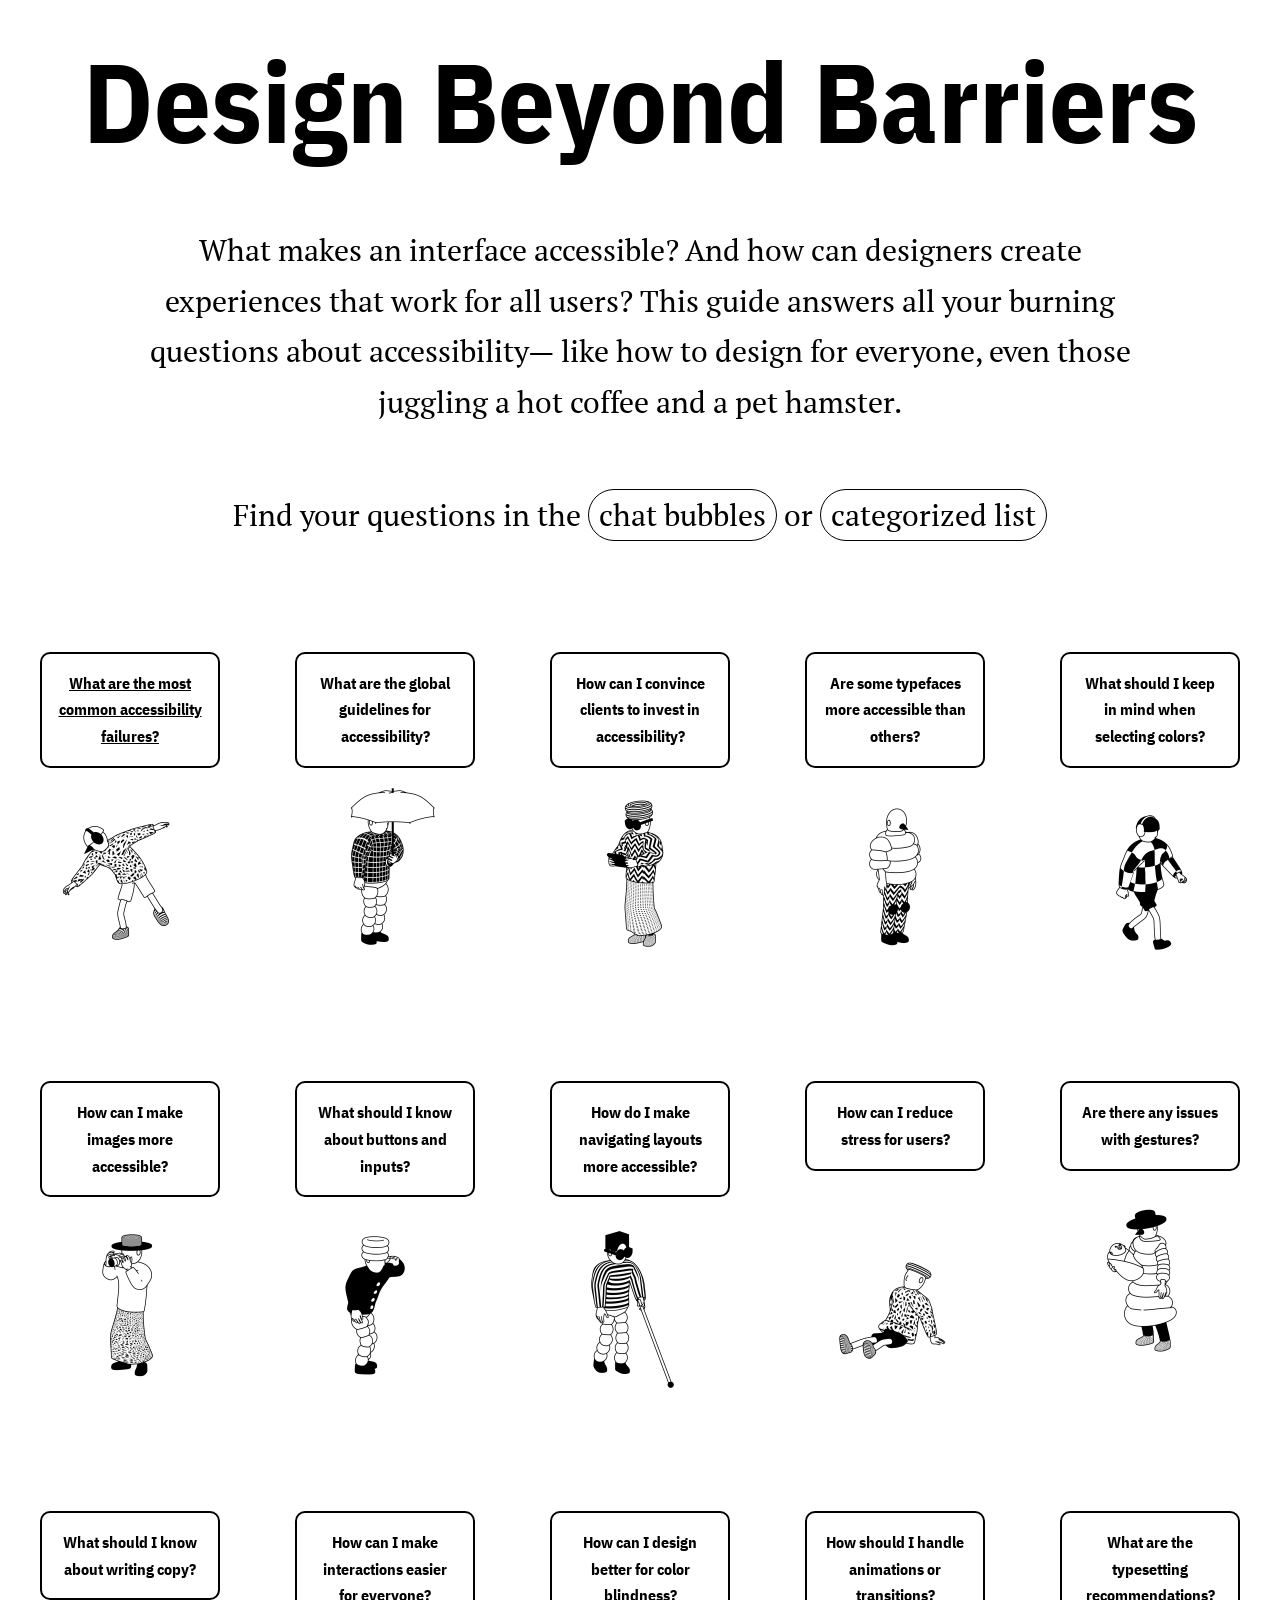
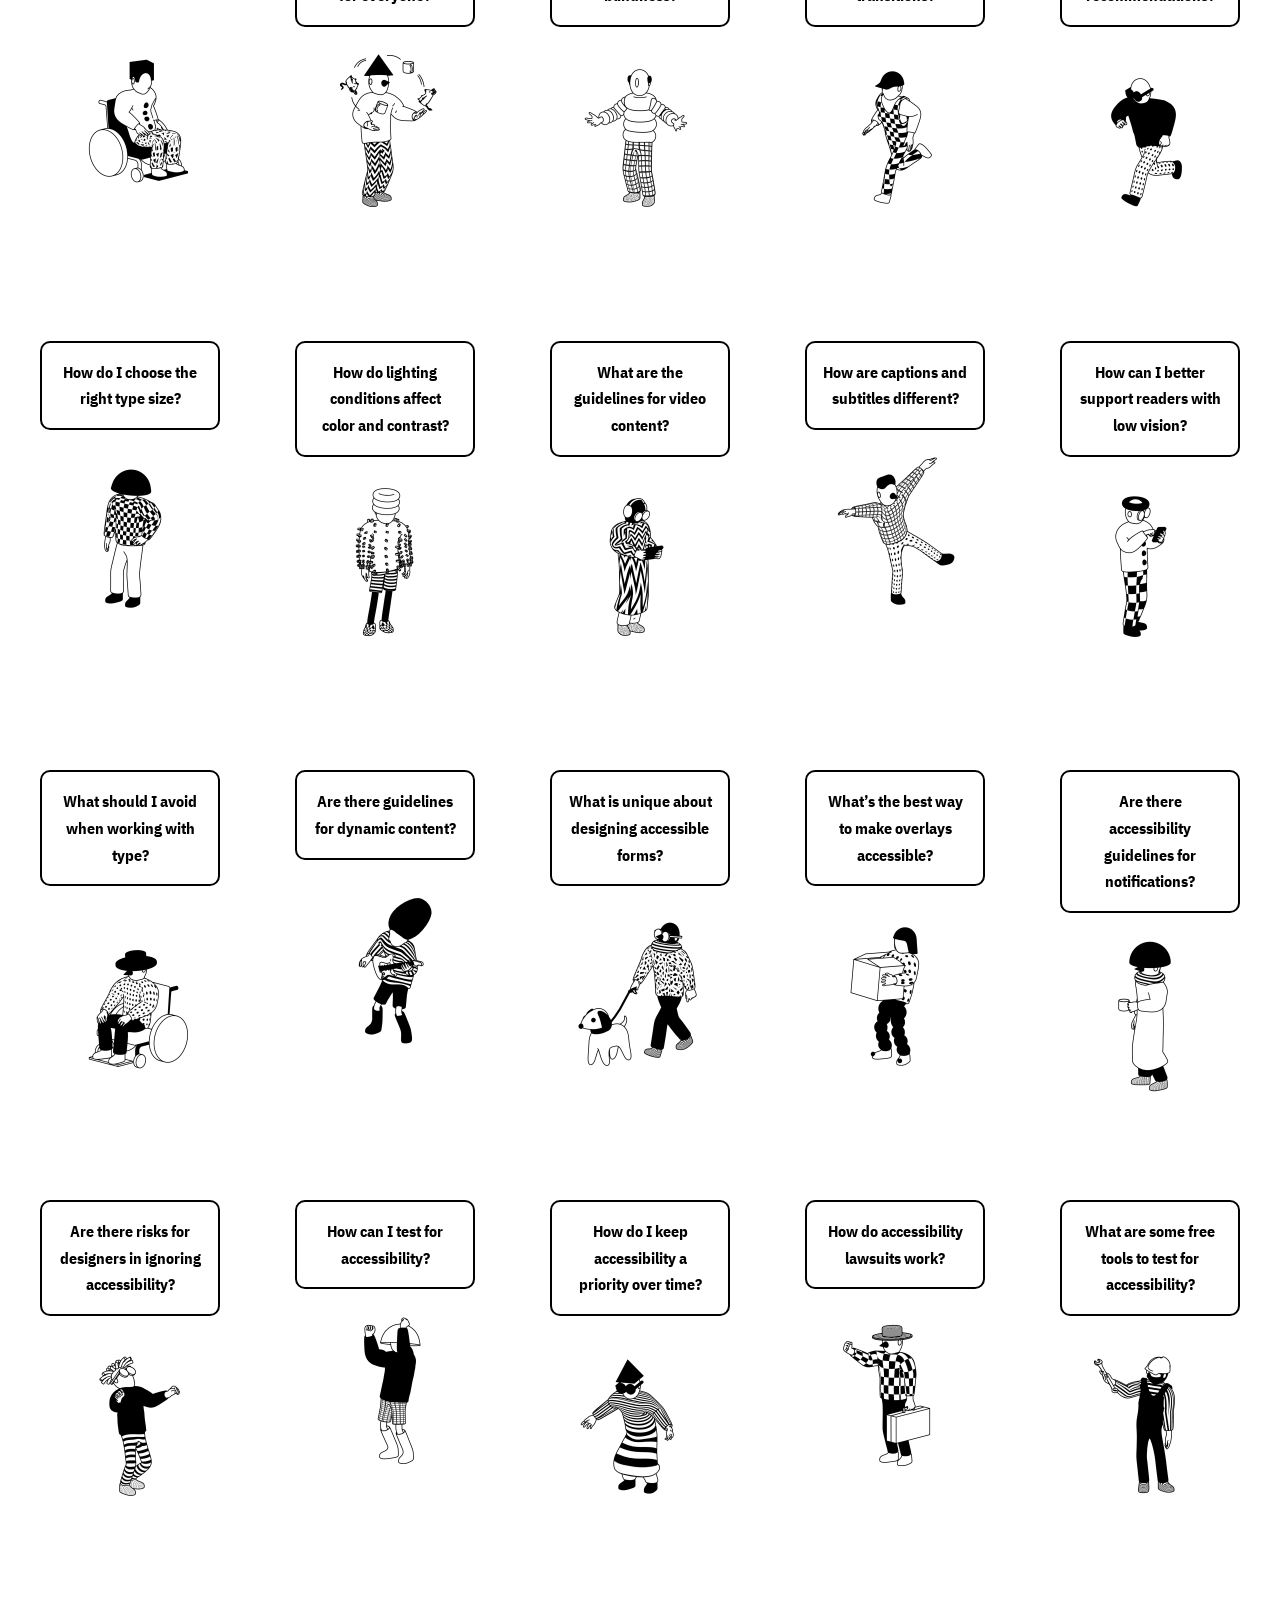
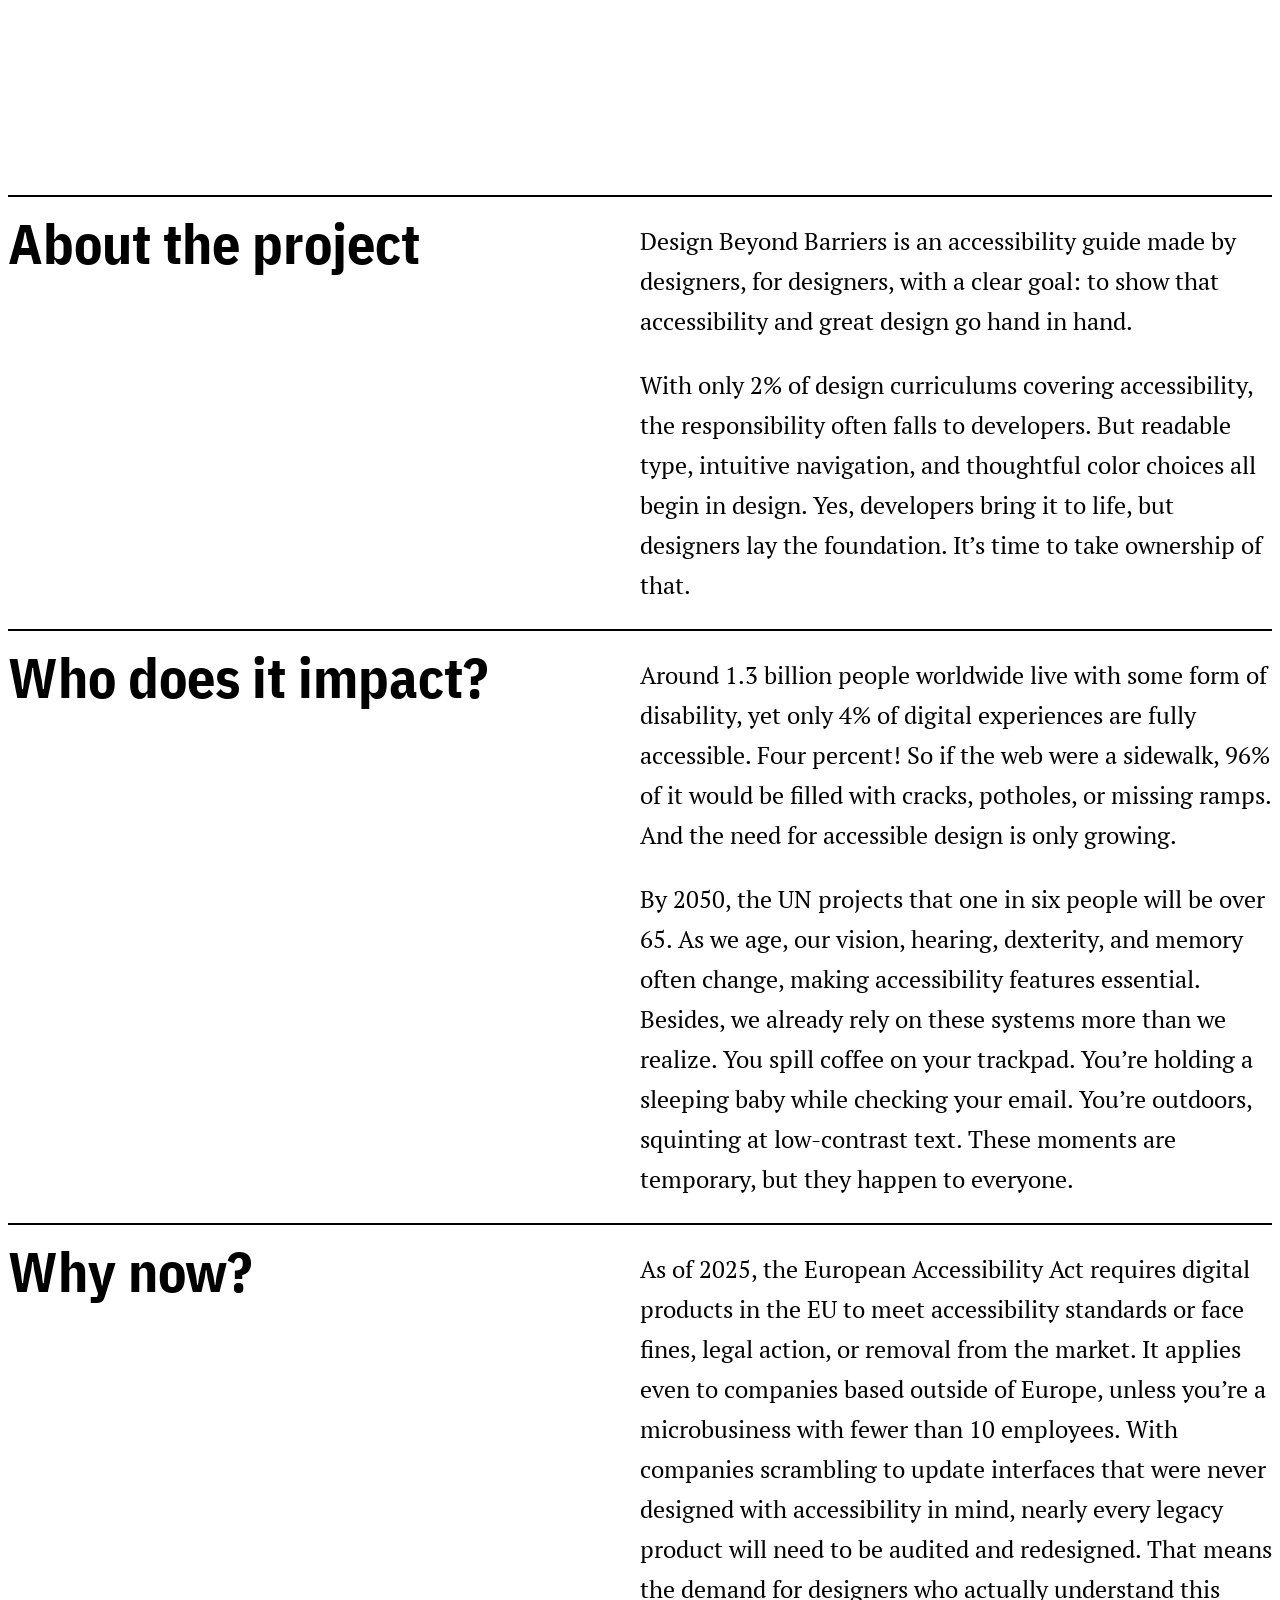
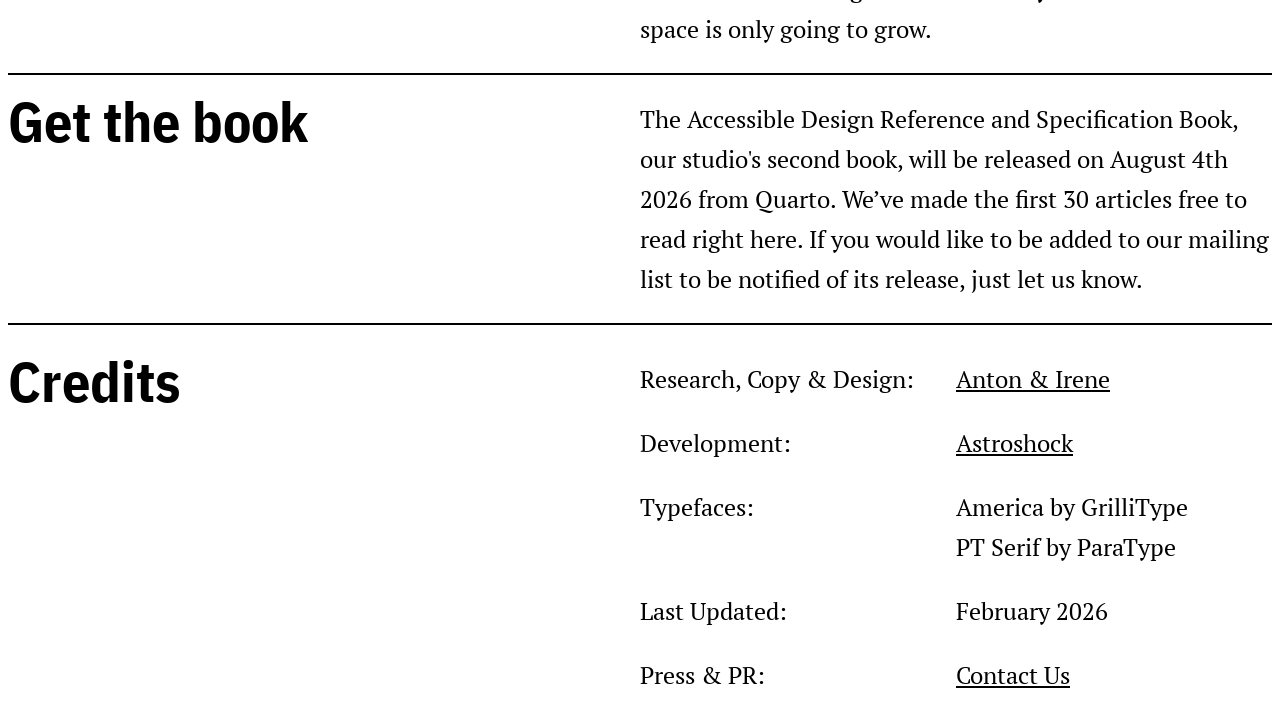
==== index.html @ 5080a02c "update index.html" ====
<!DOCTYPE html>
<html lang="en">
<head>
    <meta charset="UTF-8">
    <meta name="viewport" content="width=device-width, initial-scale=1.0">
    <title>Home | Design Beyond Barriers</title>
    <link rel="preconnect" href="https://fonts.googleapis.com">
<link rel="preconnect" href="https://fonts.gstatic.com" crossorigin>
<link href="https://fonts.googleapis.com/css2?family=IBM+Plex+Sans+Condensed:ital,wght@0,100;0,200;0,300;0,400;0,500;0,600;0,700;1,100;1,200;1,300;1,400;1,500;1,600;1,700&family=Lobster&family=PT+Serif:ital,wght@0,400;0,700;1,400;1,700&display=swap" rel="stylesheet">
    <link rel="stylesheet" href="css/main.css">
</head>
<body>

    <!-- COVER SECTION -->
<section class="cover-container">  
<h1 class="cover-title">Design Beyond Barriers</h1>

<p class="cover-content" >What makes an interface accessible? 
    And how can designers create experiences 
    that work for all users? This guide answers 
    all your burning questions about accessibility—
    like how to design for everyone, even those 
    juggling a hot coffee and a pet hamster.
</p>
<p class="cover-content">Find your questions in the 
    <a href="#" class="button-style-primary">chat bubbles</a> or 
    <a href="#!" class="button-style-secondary">categorized list</a>
</p>
</section>

<!-- ARTICLE SECTION -->

<section class="article-contents">

<div class="article-1">
<a href="https://designbeyondbarriers.com/?articleSlug=what-are-the-most-common-accessibility-failures">
<p>What are the most common accessibility failures?</p>
<img src="../components/img/img-1.png" alt="illuatration of a person with headphones dancing">
</a>
</div>

<div class="article-2">
<p>What are the global guidelines for accessibility?</p>
<img src="../components/img/img-2.png" alt="illustration of a person holding an umbrella">
</div>

<div class="article-3">
<p>How can I convince clients to invest in accessibility?</p>
<img src="../components/img/img-3.png" alt=" illustration a of person with glasses looking at their tablet">
</div>

<div class="article-4">
<p>Are some typefaces more accessible than others?</p>
<img src="../components/img/img-4.png" alt="illustration a of person standing and looking down">
</div>

<div class="article-5">
<p>What should I keep in mind when selecting colors?</p>
<img src="../components/img/img-5.png" alt="Illustration of a person with headphones walking.">
</div>

<div class="article-6">
<p>How can I make images more accessible?</p>
<img src="../components/img/img-6.png" alt="Illustration of a person with a hat looking through the viewfinder of a camera.">
</div>

<div class="article-7">
<p>What should I know about buttons and inputs?</p>
<img src="../components/img/img-7.png" alt="Illustration of a person holding their hand to their eyebrow to block the sun from their eyes.">
</div>

<div class="article-8">
<p>How do I make navigating layouts more accessible?</p>
<img src="../components/img/img-8.png" alt="Illustration of a person with sunglasses on walking with a white cane.">
</div>
 
<div class="article-9">
<p>How can I reduce stress for users?</p>
<img src="../components/img/img-9.png" alt="Illustration of a person sitting on the ground, leaning back, and appearing tired.">
</div>

<div class="article-10">
<p>Are there any issues with gestures?</p>
<img src="../components/img/img-10.png" alt="Illustration of  a person standing while holding a baby.">
</div>

<div article-11>
<p>What should I know about writing copy?</p>
<img src="../components/img/img-11.png" alt="Illustration of a person sitting in a wheelchair.">
</div>

<div class="article-12">
<p>How can I make interactions easier for everyone?</p>
<img src="../components/img/img-12.png" alt="Illustration of a person juggling two hamsters and two coffee cups.">
</div>

<div class="article-13">
<p>How can I design better for color blindness?</p>
<img src="../components/img/img-13.png" alt="Illustration of a person with their hands out in confusion.">
</div>

<div class="article-14">
<p>How should I handle animations or transitions?</p>
<img src="../components/img/img-14.png" alt="Illustration of a person with a baseball cap and overalls running.">
</div>

<div class="article-15">
<p>What are the typesetting recommendations?</p>
<img src="../components/img/img-15.png" alt="Illustration of a person with glasses running.">
</div>

<div class="article-16">
<p>How do I choose the right type size?</p>
<img src="../components/img/img-16.png" alt="Illustration of a person standing with their hand on their hip.">
</div>

<div class="article-17">
<p>How do lighting conditions affect color and contrast?</p>
<img src="../components/img/img-17.png" alt="Illustration of a person in shorts looking down.">
</div>

<div class="article-18">
<p>What are the guidelines for video content?</p>
<img src="../components/img/img-18.png" alt="Illustration of a person with glasses and headphones looking down at their tablet.">
</div>

<div class="article-19">
<p>How are captions and subtitles different?</p>
<img src="../components/img/img-19.png" alt="Illustration of a person balancing on one leg.">
</div>

<div class="article-20">
<p>How can I better support readers with low vision?</p>
<img src="../components/img/img-20.png" alt="Illustration of a person with glasses standing while interacting with their phone.">
</div>

<div class="article-21">
<p>What should I avoid when working with type?</p>
<img src="../components/img/img-21.png" alt="Illustration of a person with a hat in a wheelchair.">
</div>

<div class="article-22">
<p>Are there guidelines for dynamic content?</p>
<img src="../components/img/img-22.png" alt="Illustration of a person playing the guitar.">
</div>

<div class="article-23">
<p>What is unique about designing accessible forms?</p>
<img src="../components/img/img-23.png" alt="Illustration of a person with glasses walking a dog.">
</div>

<div class="article-24">
<p>What’s the best way to make overlays accessible?</p>
<img src="../components/img/img-24.png" alt="Illustration of a person struggling to hold a large cardboard box.">
</div>

<div class="article-25">
<p>Are there accessibility guidelines for notifications?</p>
<img src="../components/img/img-25.png" alt="Illustration of a person standing and holding a coffee cup.">
</div>

<div class="article-26">
<p>Are there risks for designers in ignoring accessibility?</p>
<img src="../components/img/img-26.png" alt="Illustration of a person with glasses looking up, with their arms raised while dancing.">
</div>

<div class="article-27">
<p>How can I test for accessibility?</p>
<img src="../components/img/img-27.png" alt="Illustration of a person in shorts and boots dancing.">
</div>

<div class="article-28" >
<p>How do I keep accessibility a priority over time?</p>
<img src="../components/img/img-28.png" alt="Illustration of a person striking a playful pose.">
</div>

<div class="article-29">
<p>How do accessibility lawsuits work?</p>
<img src="../components/img/img-29.png" alt="Illustration of a lawyer holding a briefcase and raising a fist in determination.">
</div>

<div class="article-30">
<p>What are some free tools to test for accessibility?</p>
<img src="../components/img/img-30.png" alt="Illustration of a person with a hard hat holding up a wrench.">
</div>
</section>


<!-- FOOTER SECTION-->

<section class="footer">
    <div class="footer-item">
        <h2>About the project</h2>
    <div>
        <p>Design Beyond Barriers is an accessibility guide made by designers, for designers, with a clear goal: to show that accessibility and great design go hand in hand. </p>
        <p>With only 2% of design curriculums covering accessibility, the responsibility often falls to developers. But readable type, intuitive navigation, and thoughtful color choices all begin in design. Yes, developers bring it to life, but designers lay the foundation. It’s time to take ownership of that.</p>
    </div>
    </div>

    <div class="footer-item">
        <h2>Who does it impact?</h2>
    <div>
        <p>Around 1.3 billion people worldwide live with some form of disability, yet only 4% of digital experiences are fully accessible. Four percent! So if the web were a sidewalk, 96% of it would be filled with cracks, potholes, or missing ramps. And the need for accessible design is only growing.</p>
        <p>By 2050, the UN projects that one in six people will be over 65. As we age, our vision, hearing, dexterity, and memory often change, making accessibility features essential. Besides, we already rely on these systems more than we realize. You spill coffee on your trackpad. You’re holding a sleeping baby while checking your email. You’re outdoors, squinting at low-contrast text. These moments are temporary, but they happen to everyone.</p>
    </div>
    </div>

    <div class="footer-item">
        <h2>Why now?</h2>
    <div>
        <p>As of 2025, the European Accessibility Act requires digital products in the EU to meet accessibility standards or face fines, legal action, or removal from the market. It applies even to companies based outside of Europe, unless you’re a microbusiness with fewer than 10 employees. With companies scrambling to update interfaces that were never designed with accessibility in mind, nearly every legacy product will need to be audited and redesigned. That means the demand for designers who actually understand this space is only going to grow.</p>
    </div>
    </div>

    <div class="footer-item">
        <h2>Get the book</h2>
    <div>
        <p>The Accessible Design Reference and Specification Book, our studio's second book, will be released on August 4th 2026 from Quarto. We’ve made the first 30 articles free to read right here. If you would like to be added to our mailing list to be notified of its release, just let us know.</p>
    </div>
    </div>
</section>

<section class="footer-credit-item">
    <h2>Credits</h2>
    <div>
    <p class="item-1">Research, Copy & Design:</p>
    <p class="item-2">Development:</p>
    <p class="item-3">Typefaces:</p>
    <p class="item-4" >Last Updated:</p>
    <p class="item-5">Press & PR:</p>
    </div>
<div>
    <p class="item-6"><a href="https://antonandirene.com/">Anton & Irene</a></p>
    <p class="item-7"><a href="https://astroshock.com">Astroshock</a></p>
    <p class="item-8">America by GrilliType <br> PT Serif by ParaType</p>
    <p class="item-9">February 2026</p>
    <p class="item-10"><a href="mailto:hello@antonandirene.com">Contact Us</a></p>
</div>

</section>

</body>
</html>
---- css/main.css ----
:root {
--font-sans-serif: "IBM Plex Sans Condensed", sans-serif;
--font-serif: "PT Serif", serif;
--black: #000;
--gray-light: #ebebeb;
--white: #fff;
}

html {
  box-sizing: border-box;
}
*, *:before, *:after {
  box-sizing: inherit;
}

body {
  font-family: "PT serif", serif;
  color: var(--black);
  line-height: 1.667;
  
}

h1,h2,h3 {
  font-family: var(--font-sans-serif);
  margin: 0;
}

a {
  color: var(--black);
}

img {
  max-width: 100%;
  display: block;
  text-align: center;
}

/* TYPOGRAPHY */

 .typography-container {
  display: block;
  margin: 50px;
 }

 .typography-header {
  font-family: "IBM Plex Sans Condensed", sans-serif;
  color: black;
  font-weight: bold;
 }

.typography-body {
  font-family: "PT Serif", serif;
  color: black
}

.typefaces {
  display: block;
}

/* BUTTONS */

.button-style-primary {
  display: inline-block;
  cursor: pointer;
  padding-left: 10px;
  padding-right: 10px;
  text-decoration: none;
  border: 1px solid var(--black);
  border-radius: 2rem;
  background-color: var(--white);
  color: var(--black);
}

.button-style-primary:active {
  background-color: var(--black);
  color: var(--white);
}


.button-style-primary:hover {
  background-color: var(--black);
  color: var(--white);
}

.button-style-secondary {
  display: inline-block;
  cursor: pointer;
  padding-left: 10px;
  padding-right: 10px;
  border: 1px solid var(--black);
  border-radius: 2rem;
  text-decoration: none;
  background-color: var(--white);
  color: var(--black);
}

.button-style-secondary:hover {
  background-color: var(--black);
  color: var(--white);
}

/* COVER SECTION */

.component {
  margin: 50px;
}

.component img {
    max-width: 50%;
    overflow-x: auto;
}

.cover-container {
 display: grid;
grid-template-columns: 1fr;
text-align: center;
}

.cover-container p {
  font-size: 1.9em;
  max-width: 80%;
  margin-left: auto;
  margin-right: auto;
  
}

.cover-container h1 {
  font-size: 7em;
  margin: 0
}

.component_code--cover {
  text-align: center;
}

.component_code p {
  font-size: 1.25rem;
}

.code_heading--cover {
    font-size: 5.5em;
    margin: 0
}

/* ARTICLE SECTION */

.article-contents {
  display: grid;
  grid-template-columns: repeat(5, 1fr);
  grid-template-rows: repeat(6, 1fr);
  gap: 75px;
  padding-top: 4rem;
  padding-left: 2rem;
  padding-right: 2rem;
}

.article-contents p {
  font-family: "IBM Plex Sans Condensed", sans-serif;
  font-weight: bold;
  border: 2px solid black;
  border-radius: 10px;
  padding: 1rem;
  text-align: center;
}

.article-container {
  display: grid;
  grid-template-rows: 1fr;
  background-image: url("../components/img/background.png");
}

.article-title {
 max-width: 25%;
  cursor: pointer;
  font-family: "IBM Plex Sans Condensed", sans-serif;
  font-weight: bold;
  border: 2px solid black;
  background-color: white;
  border-radius: 8px;
  text-align: center;
  padding: 8px;
  overflow-wrap: break-word;
}

.article-title:hover {
  background-color: black;
  color: white;
}

.article-container a {
  text-decoration: none;
}

.article-img {
  cursor: pointer;
  max-width: 50%;
}

/* FOOTER SECTION */

.footer {
  padding-top: 16rem;
}
.footer-container
{ display: grid;
  grid-template-columns: 1fr 1fr;
  column-gap: 75px;
  background-image: url("../components/img/background.png");
}

.footer-item h2 {
  font-family: "IBM Plex Sans Condensed", sans-serif;
  font-size: 3.5em;
}

.footer-item {
  display: grid;
  grid-template-columns: 1fr 1fr;
 border-top: 2px solid black;
}

.footer-item p {
  font-size: 1.5em;
}

.footer-credit-item {
  display: grid;
  grid-template-columns: 2fr 1fr 1fr;
  border-top: 2px solid black;
  padding-top: 10px;
}

.footer-credit-item h2 {
  font-size: 3.5em;
}
.footer-credit-item p {
  font-size: 1.5em;
}

.item-4{
  position: relative;
  top: 40px;
}

.item-5 {
  position: relative;
  top: 40px;
}

.footer-credits-container {
  display: grid;
  grid-template-columns: repeat(3,1fr);
  border-top: 1px solid black;
  background-image: url("../components/img/background.png");
}
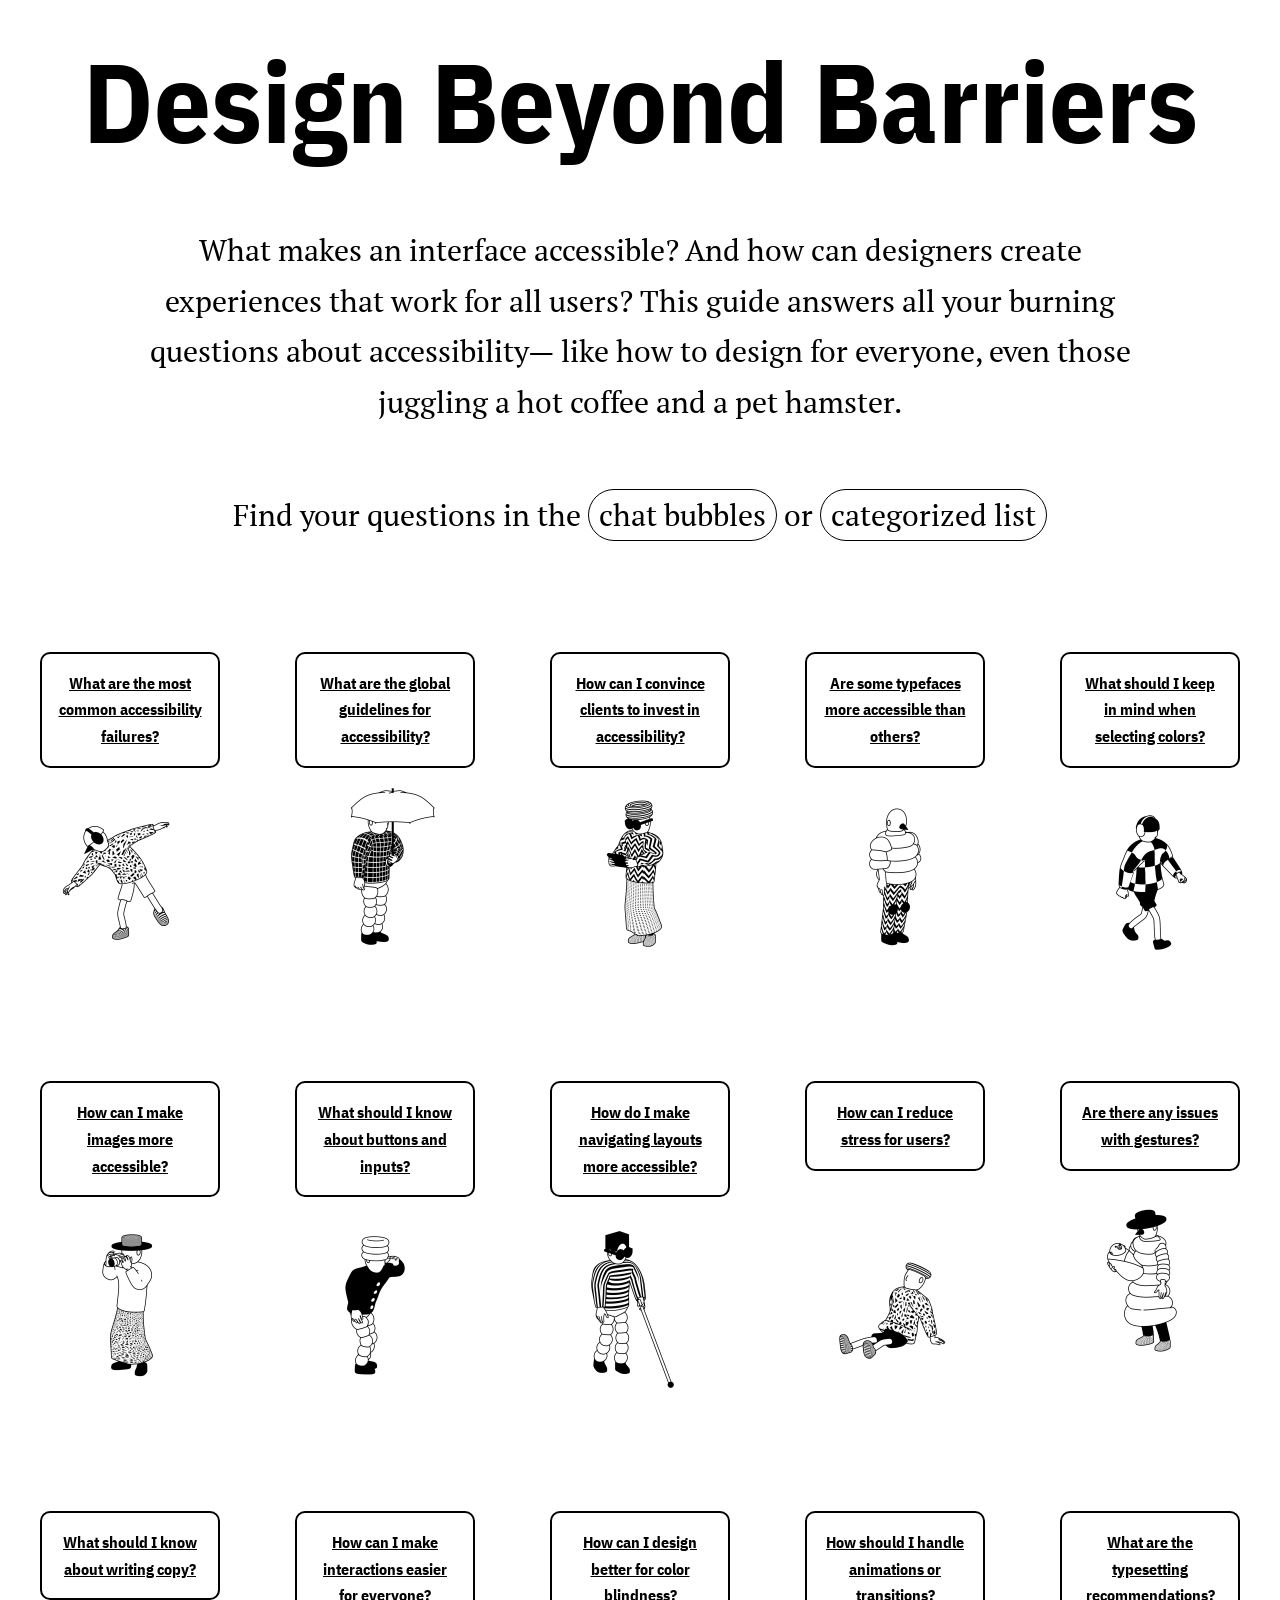
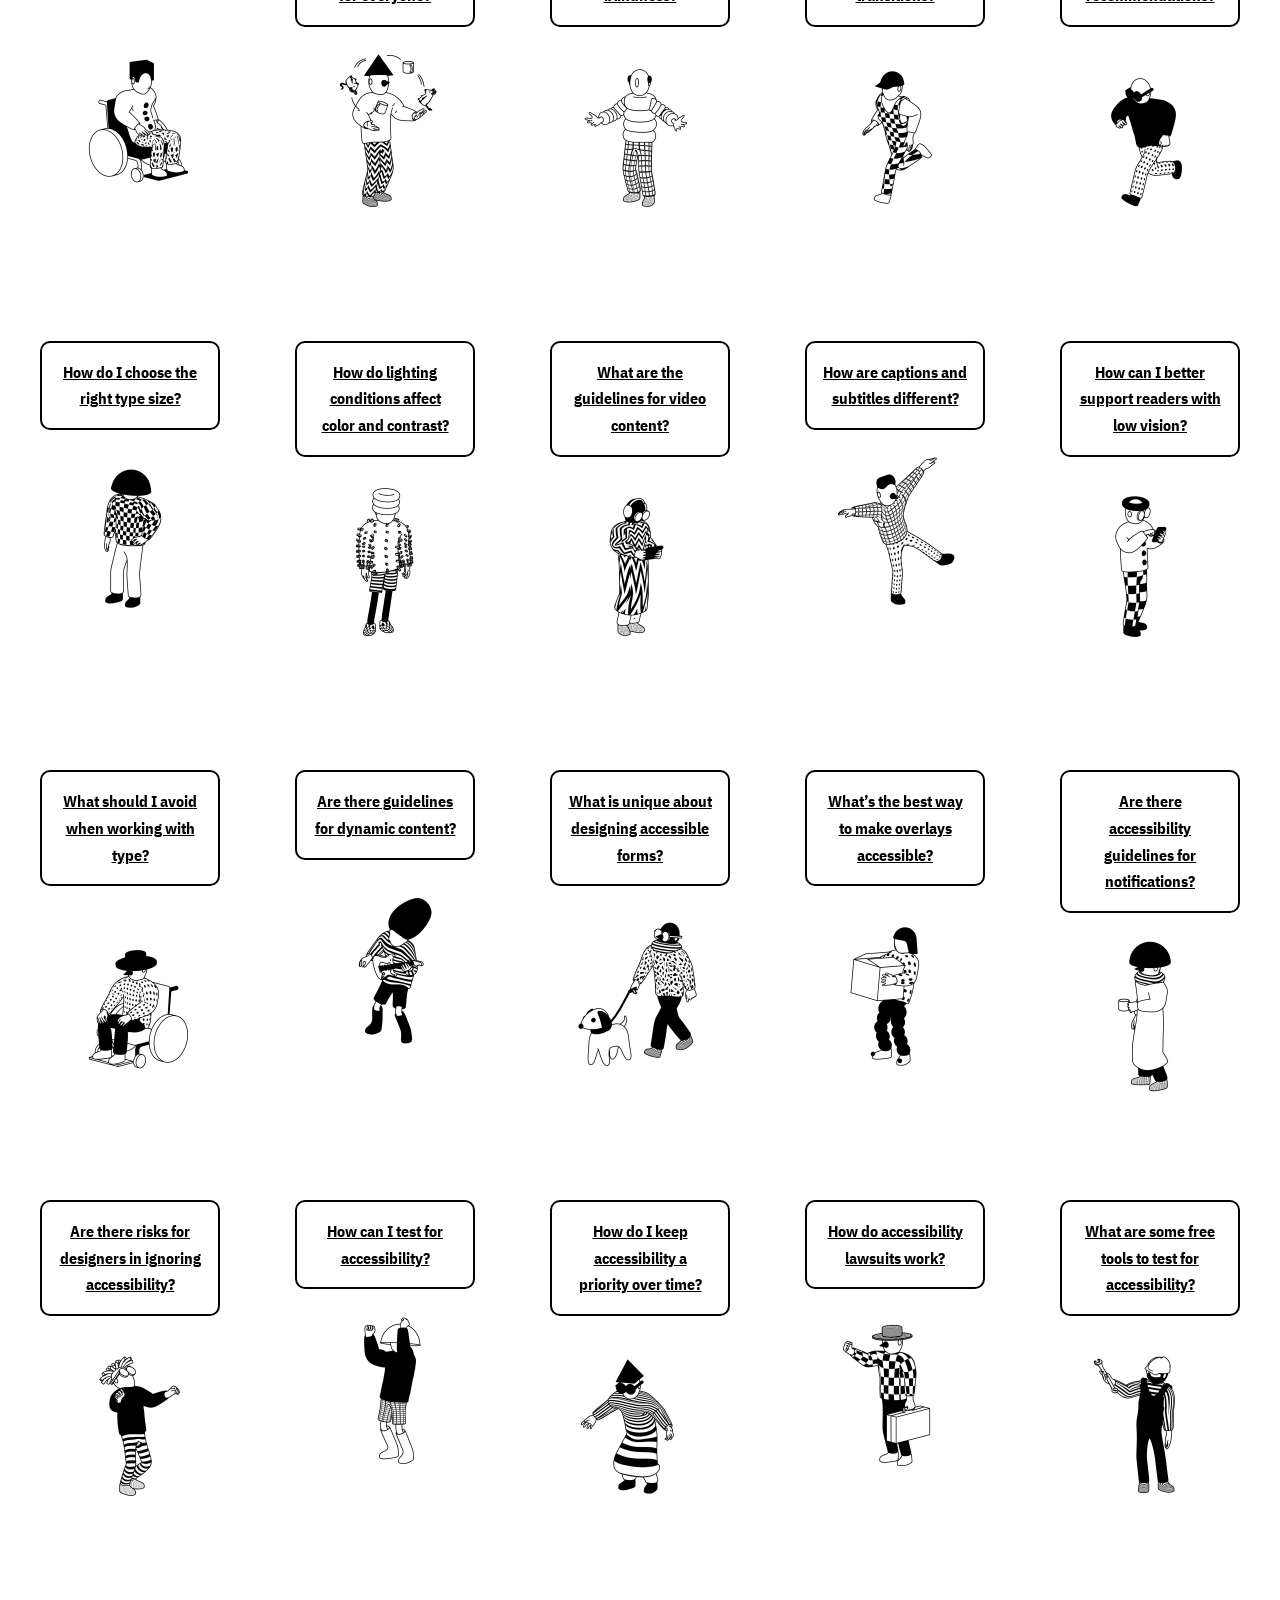
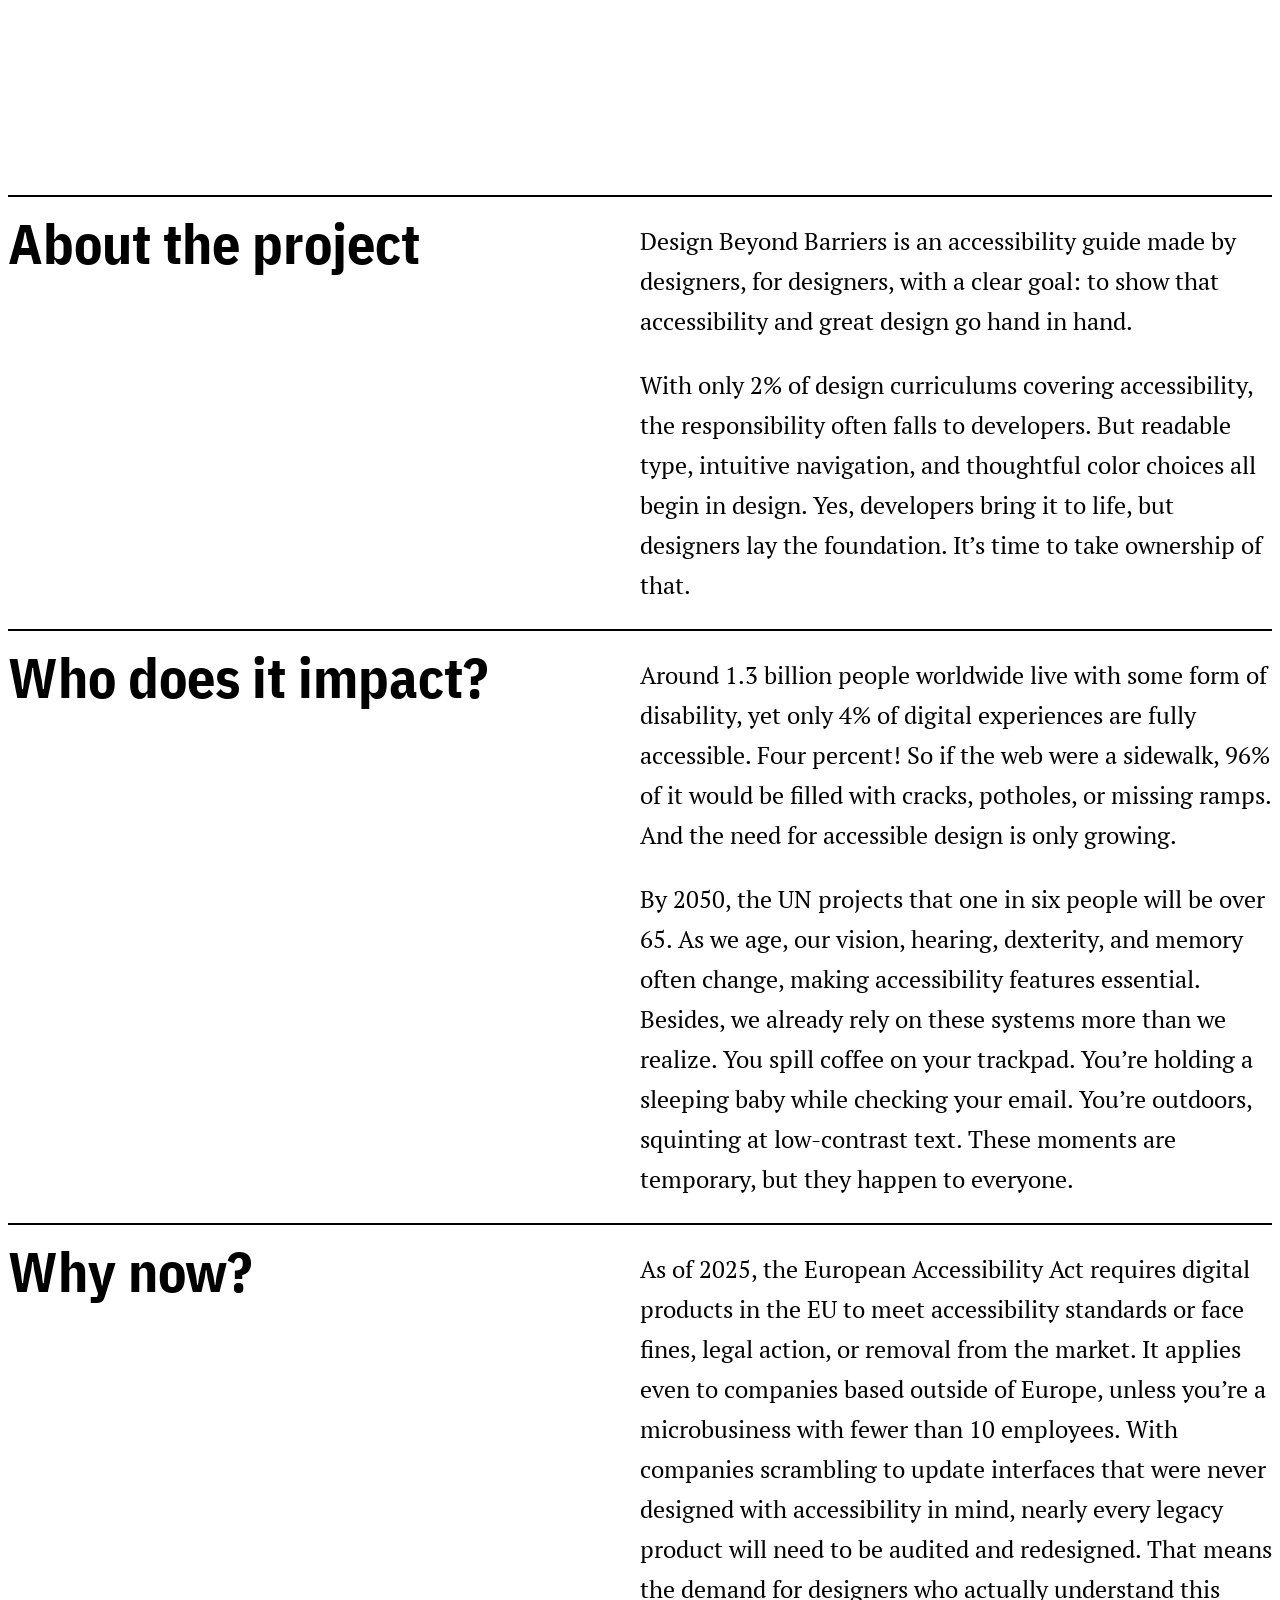
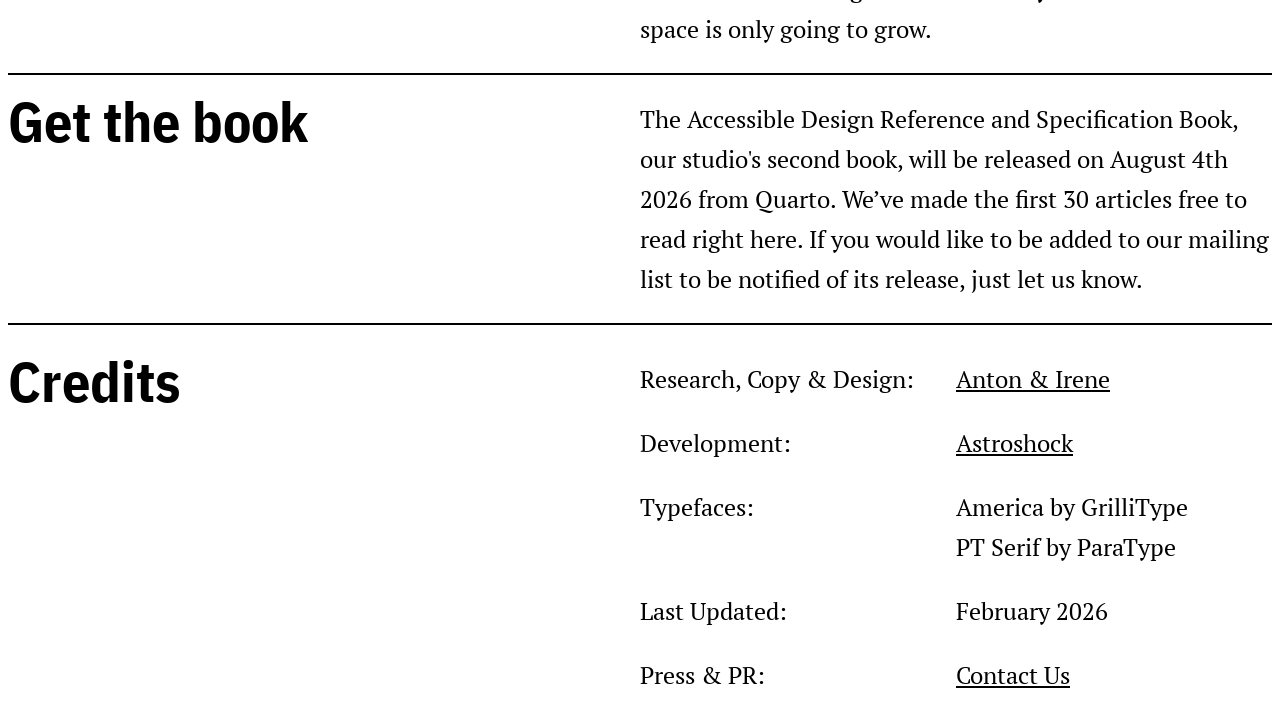
==== commit 7fd38df3: "update index.html" ====
--- a/index.html
+++ b/index.html
@@ -40,148 +40,206 @@
 </div>
 
 <div class="article-2">
+<a href="https://designbeyondbarriers.com/?articleSlug=what-are-the-global-guidelines-for-accessibility">
 <p>What are the global guidelines for accessibility?</p>
 <img src="../components/img/img-2.png" alt="illustration of a person holding an umbrella">
+</a>
 </div>
 
 <div class="article-3">
+    <a href="https://designbeyondbarriers.com/?articleSlug=how-can-i-convince-clients-to-invest-in-accessibility">
 <p>How can I convince clients to invest in accessibility?</p>
 <img src="../components/img/img-3.png" alt=" illustration a of person with glasses looking at their tablet">
+</a>
 </div>
 
 <div class="article-4">
+<a href="https://designbeyondbarriers.com/?articleSlug=are-some-typefaces-more-accessible-than-others">
 <p>Are some typefaces more accessible than others?</p>
 <img src="../components/img/img-4.png" alt="illustration a of person standing and looking down">
+</a>
 </div>
 
 <div class="article-5">
+    <a href="https://designbeyondbarriers.com/?articleSlug=what-should-i-keep-in-mind-when-selecting-colors">
 <p>What should I keep in mind when selecting colors?</p>
 <img src="../components/img/img-5.png" alt="Illustration of a person with headphones walking.">
+</a>
 </div>
 
 <div class="article-6">
+    <a href="https://designbeyondbarriers.com/?articleSlug=how-can-i-make-images-more-accessible">
 <p>How can I make images more accessible?</p>
 <img src="../components/img/img-6.png" alt="Illustration of a person with a hat looking through the viewfinder of a camera.">
+</a>
 </div>
 
 <div class="article-7">
+    <a href="https://designbeyondbarriers.com/?articleSlug=what-should-i-know-about-buttons-and-inputs">
 <p>What should I know about buttons and inputs?</p>
 <img src="../components/img/img-7.png" alt="Illustration of a person holding their hand to their eyebrow to block the sun from their eyes.">
+</a>
 </div>
 
 <div class="article-8">
+    <a href="https://designbeyondbarriers.com/?articleSlug=how-do-i-make-navigating-layouts-more-accessible">
 <p>How do I make navigating layouts more accessible?</p>
 <img src="../components/img/img-8.png" alt="Illustration of a person with sunglasses on walking with a white cane.">
+</a>
 </div>
  
 <div class="article-9">
+    <a href="https://designbeyondbarriers.com/?articleSlug=how-can-i-reduce-stress-for-users">
 <p>How can I reduce stress for users?</p>
 <img src="../components/img/img-9.png" alt="Illustration of a person sitting on the ground, leaning back, and appearing tired.">
+</a>
 </div>
 
 <div class="article-10">
+    <a href="https://designbeyondbarriers.com/?articleSlug=are-there-any-issues-with-gestures">
 <p>Are there any issues with gestures?</p>
 <img src="../components/img/img-10.png" alt="Illustration of  a person standing while holding a baby.">
+</a>
 </div>
 
 <div article-11>
+    <a href="https://designbeyondbarriers.com/?articleSlug=what-should-i-know-about-writing-copy">
 <p>What should I know about writing copy?</p>
 <img src="../components/img/img-11.png" alt="Illustration of a person sitting in a wheelchair.">
+</a>
 </div>
 
 <div class="article-12">
+    <a href="https://designbeyondbarriers.com/?articleSlug=how-can-i-make-interactions-easier-for-everyone">
 <p>How can I make interactions easier for everyone?</p>
 <img src="../components/img/img-12.png" alt="Illustration of a person juggling two hamsters and two coffee cups.">
+</a>
 </div>
 
 <div class="article-13">
+    <a href="https://designbeyondbarriers.com/?articleSlug=how-can-i-design-better-for-color-blindness">
 <p>How can I design better for color blindness?</p>
 <img src="../components/img/img-13.png" alt="Illustration of a person with their hands out in confusion.">
+</a>
 </div>
 
 <div class="article-14">
+    <a href="https://designbeyondbarriers.com/?articleSlug=how-should-i-handle-animations-or-transitions">
 <p>How should I handle animations or transitions?</p>
 <img src="../components/img/img-14.png" alt="Illustration of a person with a baseball cap and overalls running.">
+</a>
 </div>
 
 <div class="article-15">
+    <a href="https://designbeyondbarriers.com/?articleSlug=what-are-the-typesetting-recommendations">
 <p>What are the typesetting recommendations?</p>
 <img src="../components/img/img-15.png" alt="Illustration of a person with glasses running.">
+</a>
 </div>
 
 <div class="article-16">
+    <a href="https://designbeyondbarriers.com/?articleSlug=how-do-i-choose-the-right-type-size">
 <p>How do I choose the right type size?</p>
 <img src="../components/img/img-16.png" alt="Illustration of a person standing with their hand on their hip.">
+</a>
 </div>
 
 <div class="article-17">
+    <a href="https://designbeyondbarriers.com/?articleSlug=how-do-lighting-conditions-affect-color-and-contrast">
 <p>How do lighting conditions affect color and contrast?</p>
 <img src="../components/img/img-17.png" alt="Illustration of a person in shorts looking down.">
+</a>
 </div>
 
 <div class="article-18">
+    <a href="https://designbeyondbarriers.com/?articleSlug=what-are-the-guidelines-for-video-content">
 <p>What are the guidelines for video content?</p>
 <img src="../components/img/img-18.png" alt="Illustration of a person with glasses and headphones looking down at their tablet.">
+</a>
 </div>
 
 <div class="article-19">
+    <a href="https://designbeyondbarriers.com/?articleSlug=how-are-captions-and-subtitles-different">
 <p>How are captions and subtitles different?</p>
 <img src="../components/img/img-19.png" alt="Illustration of a person balancing on one leg.">
+</a>
 </div>
 
 <div class="article-20">
+    <a href="https://designbeyondbarriers.com/?articleSlug=how-can-i-better-support-readers-with-low-vision">
 <p>How can I better support readers with low vision?</p>
 <img src="../components/img/img-20.png" alt="Illustration of a person with glasses standing while interacting with their phone.">
+</a>
 </div>
 
 <div class="article-21">
+    <a href="https://designbeyondbarriers.com/?articleSlug=what-should-i-avoid-when-working-with-type">
 <p>What should I avoid when working with type?</p>
 <img src="../components/img/img-21.png" alt="Illustration of a person with a hat in a wheelchair.">
+</a>
 </div>
 
 <div class="article-22">
+    <a href="https://designbeyondbarriers.com/?articleSlug=are-there-guidelines-for-dynamic-content">
 <p>Are there guidelines for dynamic content?</p>
 <img src="../components/img/img-22.png" alt="Illustration of a person playing the guitar.">
+</a>
 </div>
 
 <div class="article-23">
+    <a href="https://designbeyondbarriers.com/?articleSlug=what-is-unique-about-designing-accessible-forms">
 <p>What is unique about designing accessible forms?</p>
 <img src="../components/img/img-23.png" alt="Illustration of a person with glasses walking a dog.">
+</a>
 </div>
 
 <div class="article-24">
+    <a href="https://designbeyondbarriers.com/?articleSlug=whats-the-best-way-to-make-overlays-accessible">
 <p>What’s the best way to make overlays accessible?</p>
 <img src="../components/img/img-24.png" alt="Illustration of a person struggling to hold a large cardboard box.">
+</a>
 </div>
 
 <div class="article-25">
+    <a href="https://designbeyondbarriers.com/?articleSlug=are-there-accessibility-guidelines-for-notifications">
 <p>Are there accessibility guidelines for notifications?</p>
 <img src="../components/img/img-25.png" alt="Illustration of a person standing and holding a coffee cup.">
+</a>
 </div>
 
 <div class="article-26">
+    <a href="https://designbeyondbarriers.com/?articleSlug=are-there-risks-for-designers-in-ignoring-accessibility">
 <p>Are there risks for designers in ignoring accessibility?</p>
 <img src="../components/img/img-26.png" alt="Illustration of a person with glasses looking up, with their arms raised while dancing.">
+</a>
 </div>
 
 <div class="article-27">
+    <a href="https://designbeyondbarriers.com/?articleSlug=how-can-i-test-for-accessibility">
 <p>How can I test for accessibility?</p>
 <img src="../components/img/img-27.png" alt="Illustration of a person in shorts and boots dancing.">
-</div>
-
-<div class="article-28" >
+</a>
+</div>
+
+<div class="article-28">
+    <a href="https://designbeyondbarriers.com/?articleSlug=how-do-i-keep-accessibility-a-priority-over-time">
 <p>How do I keep accessibility a priority over time?</p>
 <img src="../components/img/img-28.png" alt="Illustration of a person striking a playful pose.">
+</a>
 </div>
 
 <div class="article-29">
+    <a href="https://designbeyondbarriers.com/?articleSlug=how-do-accessibility-lawsuits-work">
 <p>How do accessibility lawsuits work?</p>
 <img src="../components/img/img-29.png" alt="Illustration of a lawyer holding a briefcase and raising a fist in determination.">
+</a>
 </div>
 
 <div class="article-30">
+    <a href="https://designbeyondbarriers.com/?articleSlug=what-are-some-free-tools-to-test-for-accessibility">
 <p>What are some free tools to test for accessibility?</p>
 <img src="../components/img/img-30.png" alt="Illustration of a person with a hard hat holding up a wrench.">
+</a>
 </div>
 </section>
 
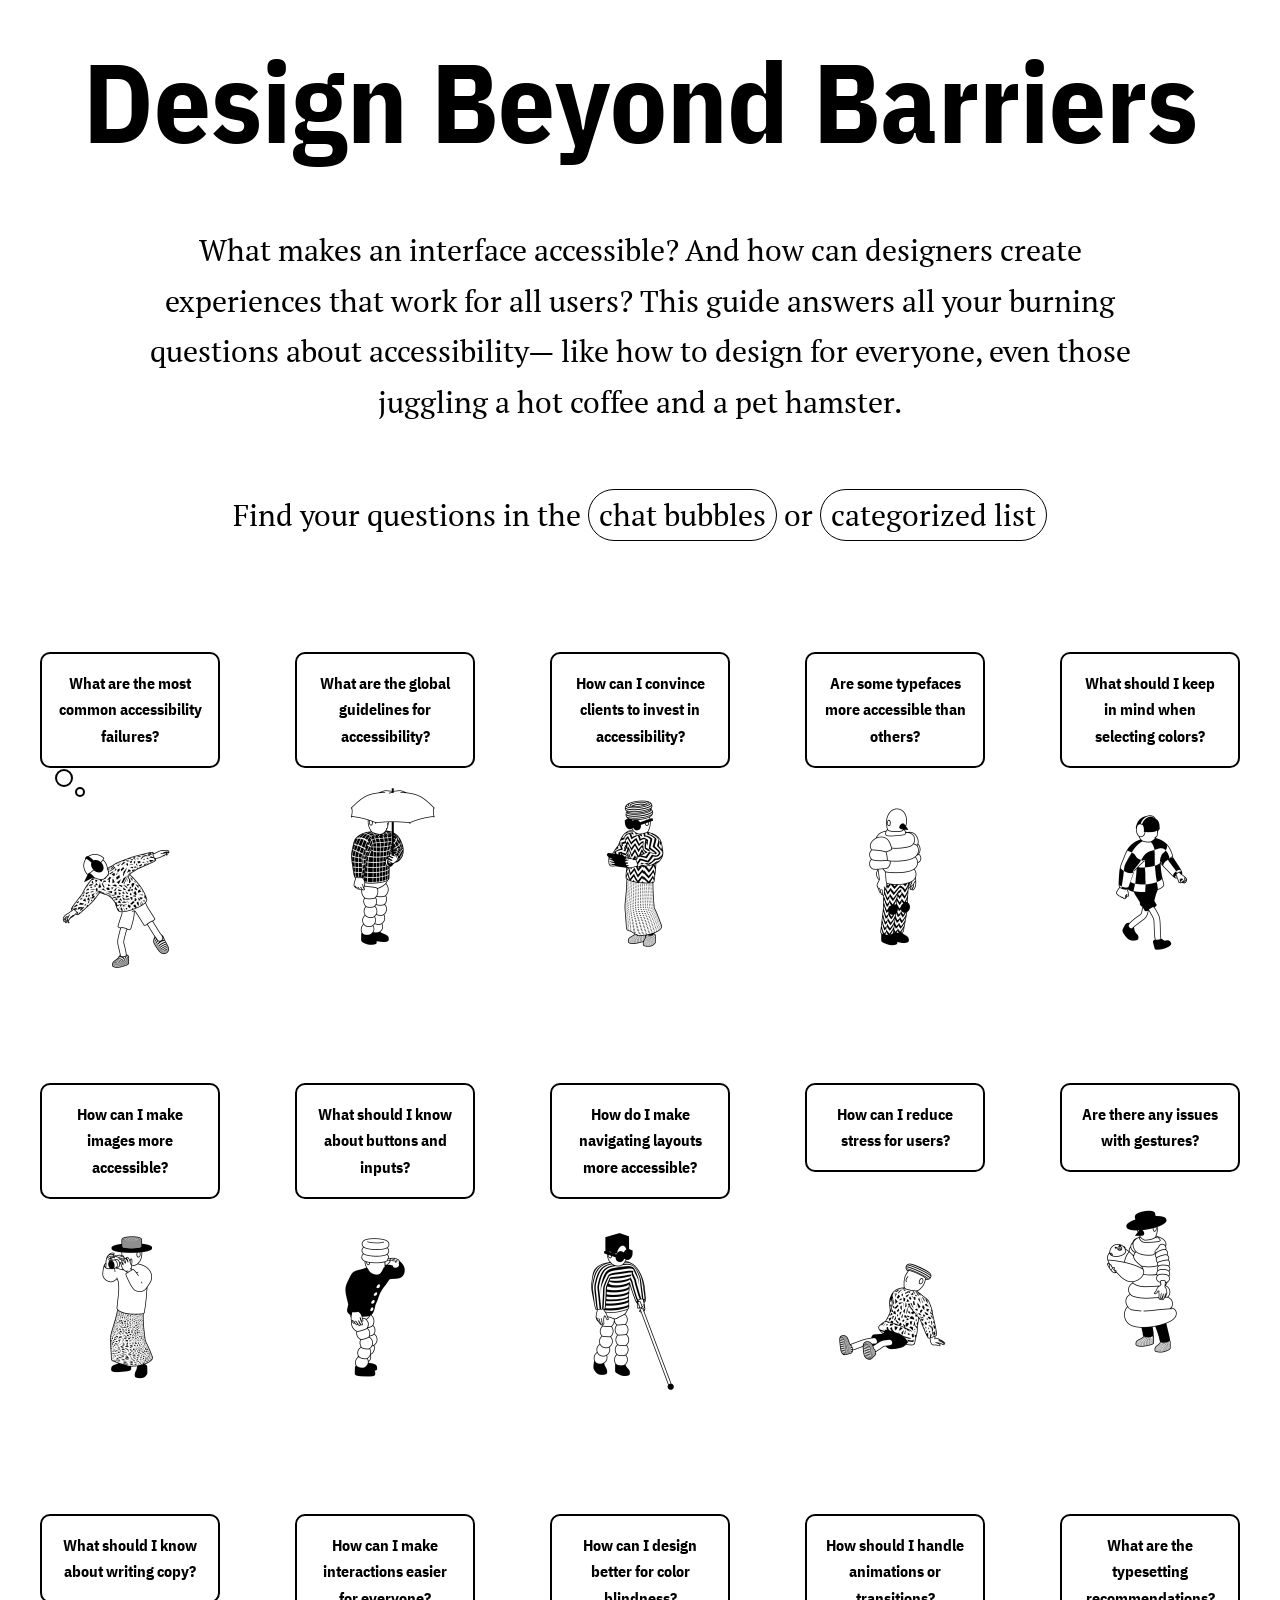
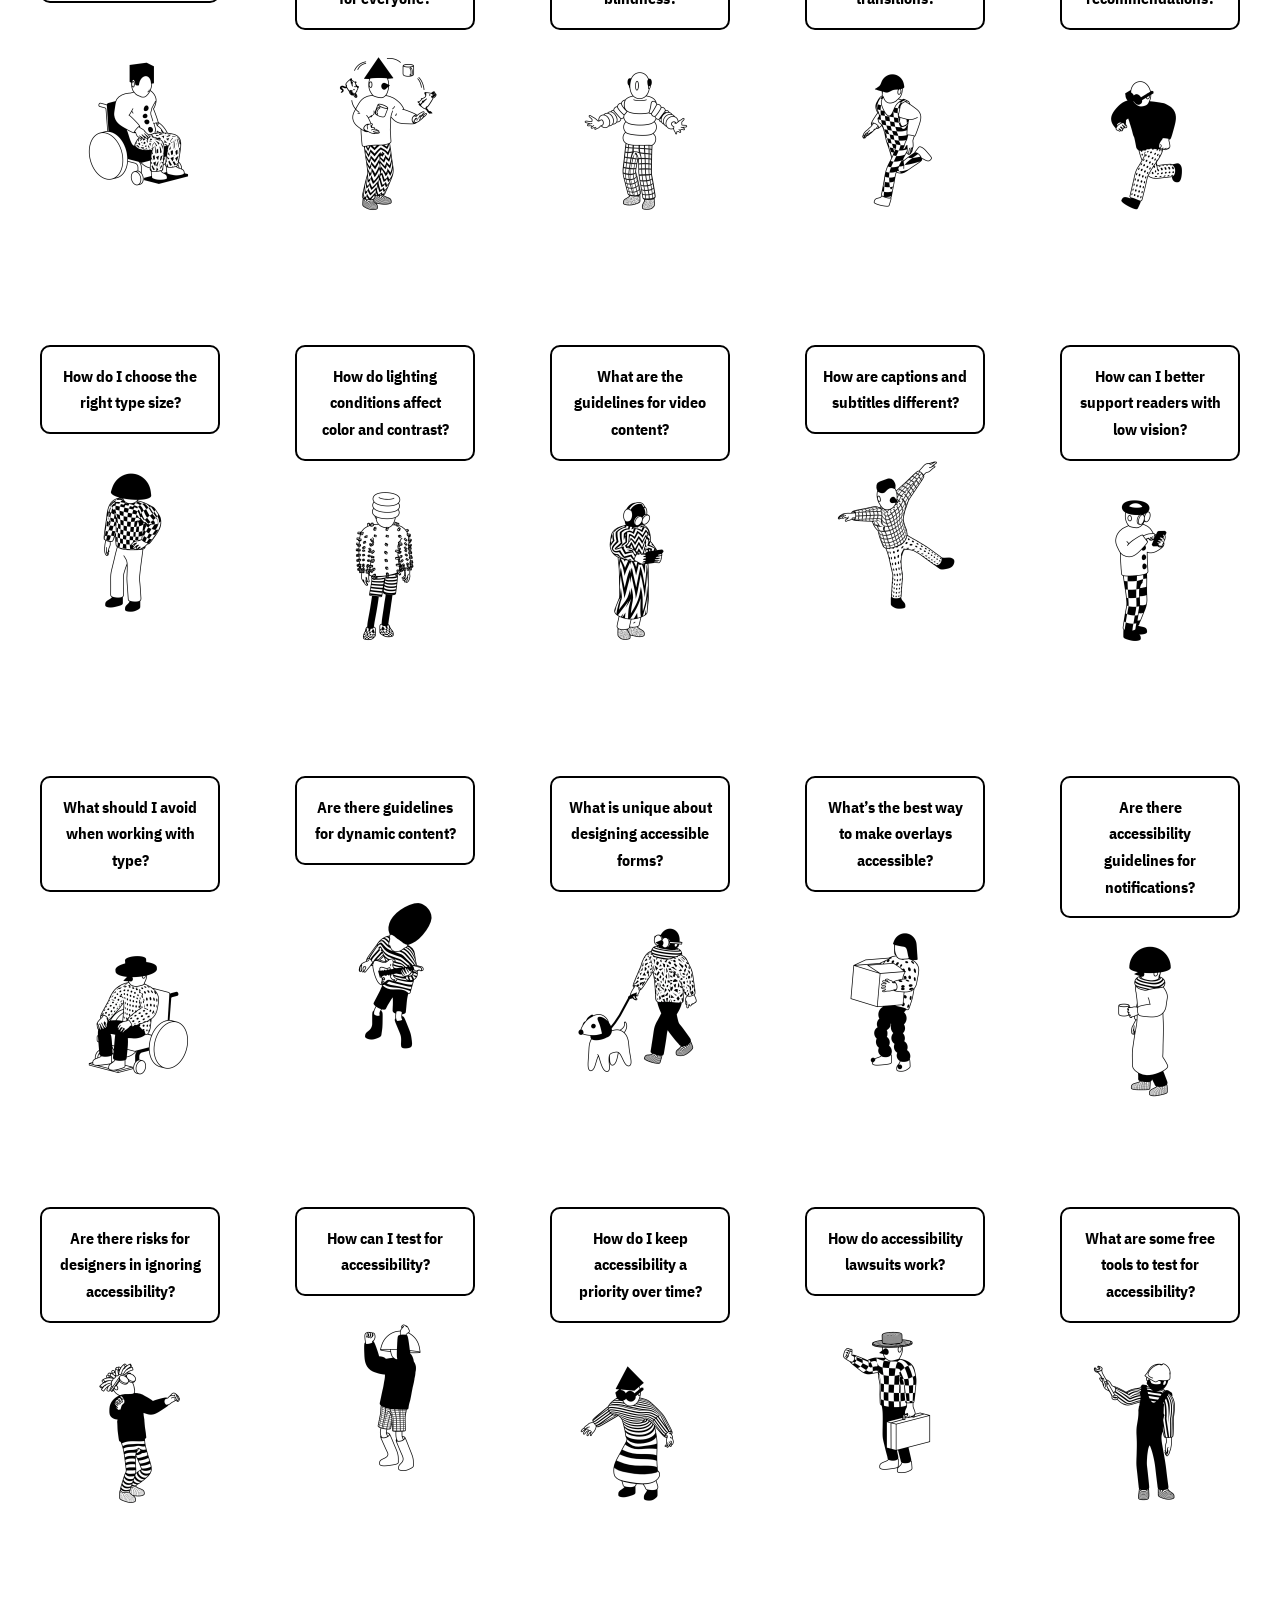
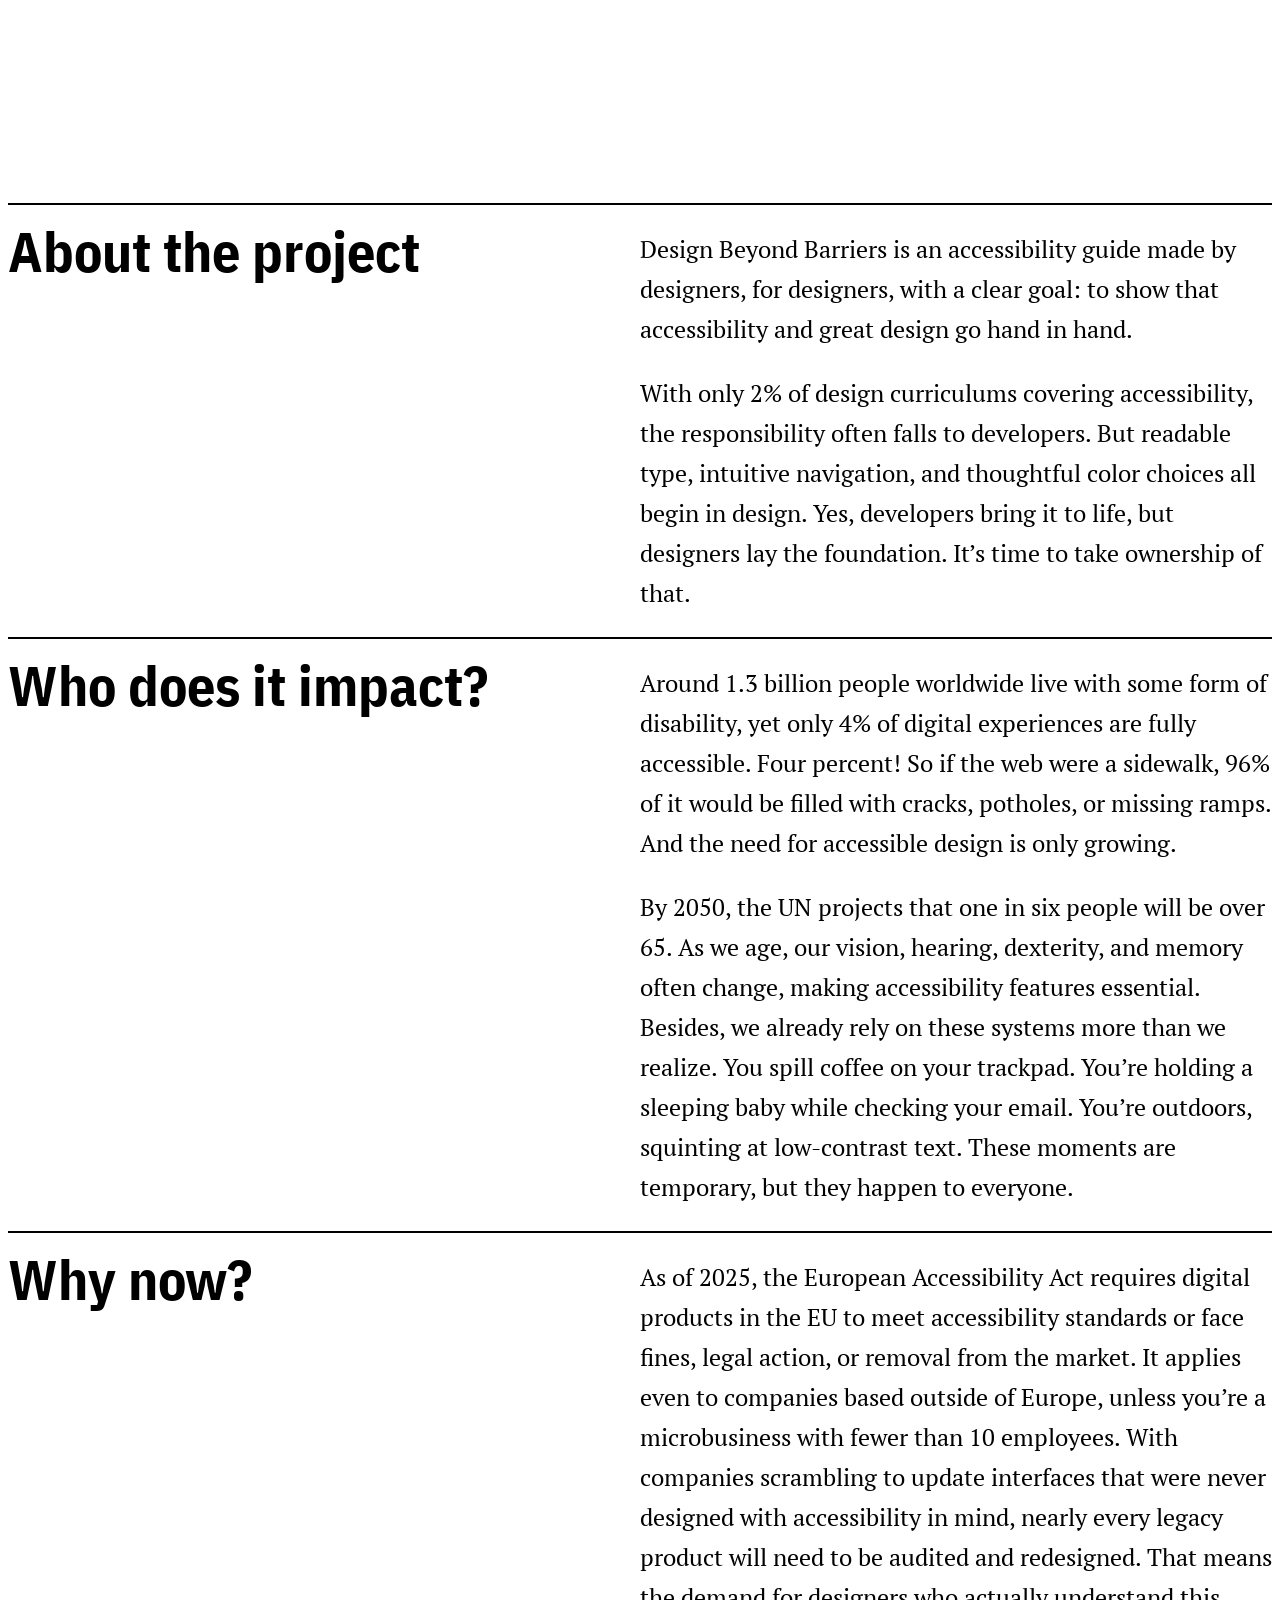
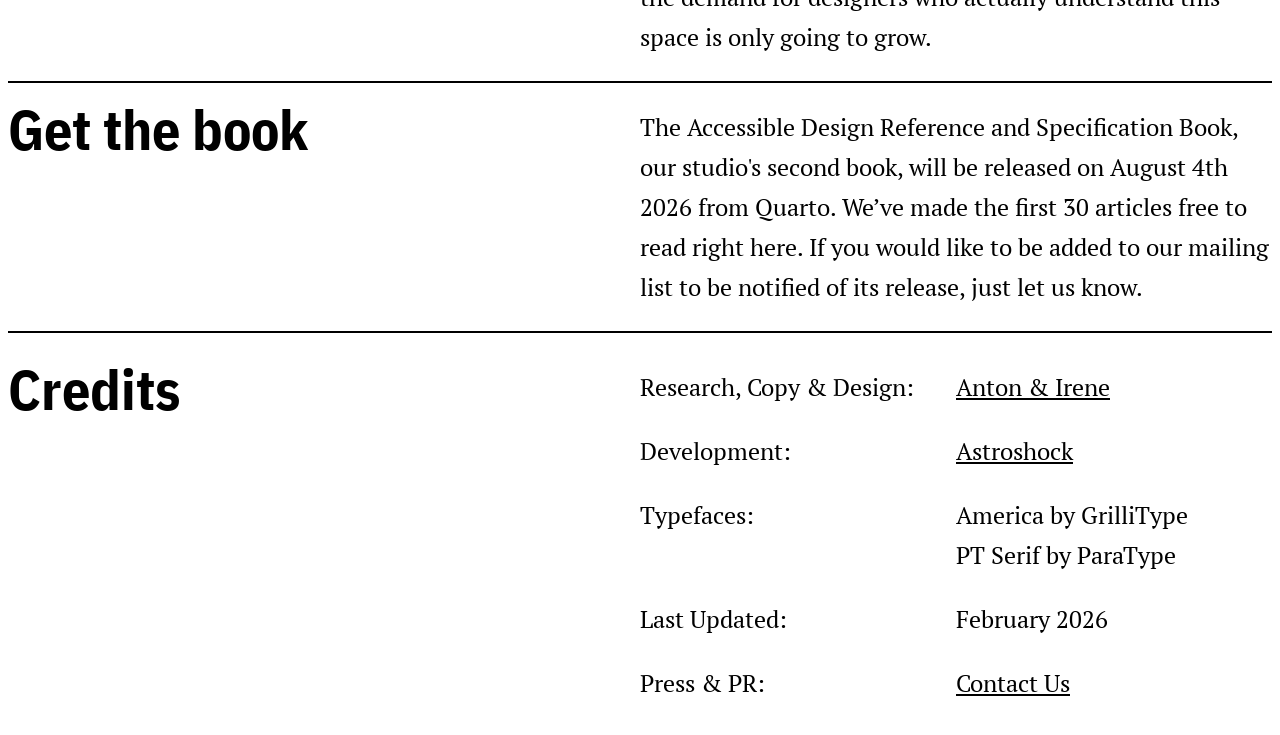
==== commit 04482df0: "update main.css" ====
--- a/index.html
+++ b/index.html
@@ -32,210 +32,212 @@
 
 <section class="article-contents">
 
-<div class="article-1">
+<div class="article">
 <a href="https://designbeyondbarriers.com/?articleSlug=what-are-the-most-common-accessibility-failures">
 <p>What are the most common accessibility failures?</p>
+<div class="circle-1"></div>
+<div class="circle-2"></div>
 <img src="../components/img/img-1.png" alt="illuatration of a person with headphones dancing">
 </a>
 </div>
 
-<div class="article-2">
+<div class="article">
 <a href="https://designbeyondbarriers.com/?articleSlug=what-are-the-global-guidelines-for-accessibility">
 <p>What are the global guidelines for accessibility?</p>
 <img src="../components/img/img-2.png" alt="illustration of a person holding an umbrella">
 </a>
 </div>
 
-<div class="article-3">
+<div class="article">
     <a href="https://designbeyondbarriers.com/?articleSlug=how-can-i-convince-clients-to-invest-in-accessibility">
 <p>How can I convince clients to invest in accessibility?</p>
 <img src="../components/img/img-3.png" alt=" illustration a of person with glasses looking at their tablet">
 </a>
 </div>
 
-<div class="article-4">
+<div class="article">
 <a href="https://designbeyondbarriers.com/?articleSlug=are-some-typefaces-more-accessible-than-others">
 <p>Are some typefaces more accessible than others?</p>
 <img src="../components/img/img-4.png" alt="illustration a of person standing and looking down">
 </a>
 </div>
 
-<div class="article-5">
+<div class="article">
     <a href="https://designbeyondbarriers.com/?articleSlug=what-should-i-keep-in-mind-when-selecting-colors">
 <p>What should I keep in mind when selecting colors?</p>
 <img src="../components/img/img-5.png" alt="Illustration of a person with headphones walking.">
 </a>
 </div>
 
-<div class="article-6">
+<div class="article">
     <a href="https://designbeyondbarriers.com/?articleSlug=how-can-i-make-images-more-accessible">
 <p>How can I make images more accessible?</p>
 <img src="../components/img/img-6.png" alt="Illustration of a person with a hat looking through the viewfinder of a camera.">
 </a>
 </div>
 
-<div class="article-7">
+<div class="article">
     <a href="https://designbeyondbarriers.com/?articleSlug=what-should-i-know-about-buttons-and-inputs">
 <p>What should I know about buttons and inputs?</p>
 <img src="../components/img/img-7.png" alt="Illustration of a person holding their hand to their eyebrow to block the sun from their eyes.">
 </a>
 </div>
 
-<div class="article-8">
+<div class="article">
     <a href="https://designbeyondbarriers.com/?articleSlug=how-do-i-make-navigating-layouts-more-accessible">
 <p>How do I make navigating layouts more accessible?</p>
 <img src="../components/img/img-8.png" alt="Illustration of a person with sunglasses on walking with a white cane.">
 </a>
 </div>
  
-<div class="article-9">
+<div class="article">
     <a href="https://designbeyondbarriers.com/?articleSlug=how-can-i-reduce-stress-for-users">
 <p>How can I reduce stress for users?</p>
 <img src="../components/img/img-9.png" alt="Illustration of a person sitting on the ground, leaning back, and appearing tired.">
 </a>
 </div>
 
-<div class="article-10">
+<div class="article">
     <a href="https://designbeyondbarriers.com/?articleSlug=are-there-any-issues-with-gestures">
 <p>Are there any issues with gestures?</p>
 <img src="../components/img/img-10.png" alt="Illustration of  a person standing while holding a baby.">
 </a>
 </div>
 
-<div article-11>
+<div class="article">
     <a href="https://designbeyondbarriers.com/?articleSlug=what-should-i-know-about-writing-copy">
 <p>What should I know about writing copy?</p>
 <img src="../components/img/img-11.png" alt="Illustration of a person sitting in a wheelchair.">
 </a>
 </div>
 
-<div class="article-12">
+<div class="article">
     <a href="https://designbeyondbarriers.com/?articleSlug=how-can-i-make-interactions-easier-for-everyone">
 <p>How can I make interactions easier for everyone?</p>
 <img src="../components/img/img-12.png" alt="Illustration of a person juggling two hamsters and two coffee cups.">
 </a>
 </div>
 
-<div class="article-13">
+<div class="article">
     <a href="https://designbeyondbarriers.com/?articleSlug=how-can-i-design-better-for-color-blindness">
 <p>How can I design better for color blindness?</p>
 <img src="../components/img/img-13.png" alt="Illustration of a person with their hands out in confusion.">
 </a>
 </div>
 
-<div class="article-14">
+<div class="article">
     <a href="https://designbeyondbarriers.com/?articleSlug=how-should-i-handle-animations-or-transitions">
 <p>How should I handle animations or transitions?</p>
 <img src="../components/img/img-14.png" alt="Illustration of a person with a baseball cap and overalls running.">
 </a>
 </div>
 
-<div class="article-15">
+<div class="article">
     <a href="https://designbeyondbarriers.com/?articleSlug=what-are-the-typesetting-recommendations">
 <p>What are the typesetting recommendations?</p>
 <img src="../components/img/img-15.png" alt="Illustration of a person with glasses running.">
 </a>
 </div>
 
-<div class="article-16">
+<div class="article">
     <a href="https://designbeyondbarriers.com/?articleSlug=how-do-i-choose-the-right-type-size">
 <p>How do I choose the right type size?</p>
 <img src="../components/img/img-16.png" alt="Illustration of a person standing with their hand on their hip.">
 </a>
 </div>
 
-<div class="article-17">
+<div class="article">
     <a href="https://designbeyondbarriers.com/?articleSlug=how-do-lighting-conditions-affect-color-and-contrast">
 <p>How do lighting conditions affect color and contrast?</p>
 <img src="../components/img/img-17.png" alt="Illustration of a person in shorts looking down.">
 </a>
 </div>
 
-<div class="article-18">
+<div class="article">
     <a href="https://designbeyondbarriers.com/?articleSlug=what-are-the-guidelines-for-video-content">
 <p>What are the guidelines for video content?</p>
 <img src="../components/img/img-18.png" alt="Illustration of a person with glasses and headphones looking down at their tablet.">
 </a>
 </div>
 
-<div class="article-19">
+<div class="article">
     <a href="https://designbeyondbarriers.com/?articleSlug=how-are-captions-and-subtitles-different">
 <p>How are captions and subtitles different?</p>
 <img src="../components/img/img-19.png" alt="Illustration of a person balancing on one leg.">
 </a>
 </div>
 
-<div class="article-20">
+<div class="article">
     <a href="https://designbeyondbarriers.com/?articleSlug=how-can-i-better-support-readers-with-low-vision">
 <p>How can I better support readers with low vision?</p>
 <img src="../components/img/img-20.png" alt="Illustration of a person with glasses standing while interacting with their phone.">
 </a>
 </div>
 
-<div class="article-21">
+<div class="article">
     <a href="https://designbeyondbarriers.com/?articleSlug=what-should-i-avoid-when-working-with-type">
 <p>What should I avoid when working with type?</p>
 <img src="../components/img/img-21.png" alt="Illustration of a person with a hat in a wheelchair.">
 </a>
 </div>
 
-<div class="article-22">
+<div class="article">
     <a href="https://designbeyondbarriers.com/?articleSlug=are-there-guidelines-for-dynamic-content">
 <p>Are there guidelines for dynamic content?</p>
 <img src="../components/img/img-22.png" alt="Illustration of a person playing the guitar.">
 </a>
 </div>
 
-<div class="article-23">
+<div class="article">
     <a href="https://designbeyondbarriers.com/?articleSlug=what-is-unique-about-designing-accessible-forms">
 <p>What is unique about designing accessible forms?</p>
 <img src="../components/img/img-23.png" alt="Illustration of a person with glasses walking a dog.">
 </a>
 </div>
 
-<div class="article-24">
+<div class="article">
     <a href="https://designbeyondbarriers.com/?articleSlug=whats-the-best-way-to-make-overlays-accessible">
 <p>What’s the best way to make overlays accessible?</p>
 <img src="../components/img/img-24.png" alt="Illustration of a person struggling to hold a large cardboard box.">
 </a>
 </div>
 
-<div class="article-25">
+<div class="article">
     <a href="https://designbeyondbarriers.com/?articleSlug=are-there-accessibility-guidelines-for-notifications">
 <p>Are there accessibility guidelines for notifications?</p>
 <img src="../components/img/img-25.png" alt="Illustration of a person standing and holding a coffee cup.">
 </a>
 </div>
 
-<div class="article-26">
+<div class="article">
     <a href="https://designbeyondbarriers.com/?articleSlug=are-there-risks-for-designers-in-ignoring-accessibility">
 <p>Are there risks for designers in ignoring accessibility?</p>
 <img src="../components/img/img-26.png" alt="Illustration of a person with glasses looking up, with their arms raised while dancing.">
 </a>
 </div>
 
-<div class="article-27">
+<div class="article">
     <a href="https://designbeyondbarriers.com/?articleSlug=how-can-i-test-for-accessibility">
 <p>How can I test for accessibility?</p>
 <img src="../components/img/img-27.png" alt="Illustration of a person in shorts and boots dancing.">
 </a>
 </div>
 
-<div class="article-28">
+<div class="article">
     <a href="https://designbeyondbarriers.com/?articleSlug=how-do-i-keep-accessibility-a-priority-over-time">
 <p>How do I keep accessibility a priority over time?</p>
 <img src="../components/img/img-28.png" alt="Illustration of a person striking a playful pose.">
 </a>
 </div>
 
-<div class="article-29">
+<div class="article">
     <a href="https://designbeyondbarriers.com/?articleSlug=how-do-accessibility-lawsuits-work">
 <p>How do accessibility lawsuits work?</p>
 <img src="../components/img/img-29.png" alt="Illustration of a lawyer holding a briefcase and raising a fist in determination.">
 </a>
 </div>
 
-<div class="article-30">
+<div class="article">
     <a href="https://designbeyondbarriers.com/?articleSlug=what-are-some-free-tools-to-test-for-accessibility">
 <p>What are some free tools to test for accessibility?</p>
 <img src="../components/img/img-30.png" alt="Illustration of a person with a hard hat holding up a wrench.">
--- a/css/main.css
+++ b/css/main.css
@@ -154,14 +154,56 @@
   padding-right: 2rem;
 }
 
+
+
 .article-contents p {
+  
   font-family: "IBM Plex Sans Condensed", sans-serif;
   font-weight: bold;
   border: 2px solid black;
   border-radius: 10px;
   padding: 1rem;
   text-align: center;
-}
+
+}
+
+.article:hover p,
+.article:hover img,
+.article:hover .circle-1,
+.article:hover .circle-2
+ {
+  background-color: black;
+  color: white;
+}
+
+.circle-1 {
+  position: relative;
+  left: 15px;
+  bottom: 15px;
+  width: 18px;
+  height: 18px;
+  border: 2px solid black;
+  border-radius: 50px;
+}
+
+.circle-2 {
+  position: relative;
+  left: 35px;
+  bottom: 15px;
+  width: 10px;
+  height: 10px;
+  border: 2px solid black;
+  border-radius: 50%;
+}
+
+.article:hover img {
+  background-color: transparent !important;
+}
+
+.article-contents a {
+  text-decoration: none;
+}
+
 
 .article-container {
   display: grid;
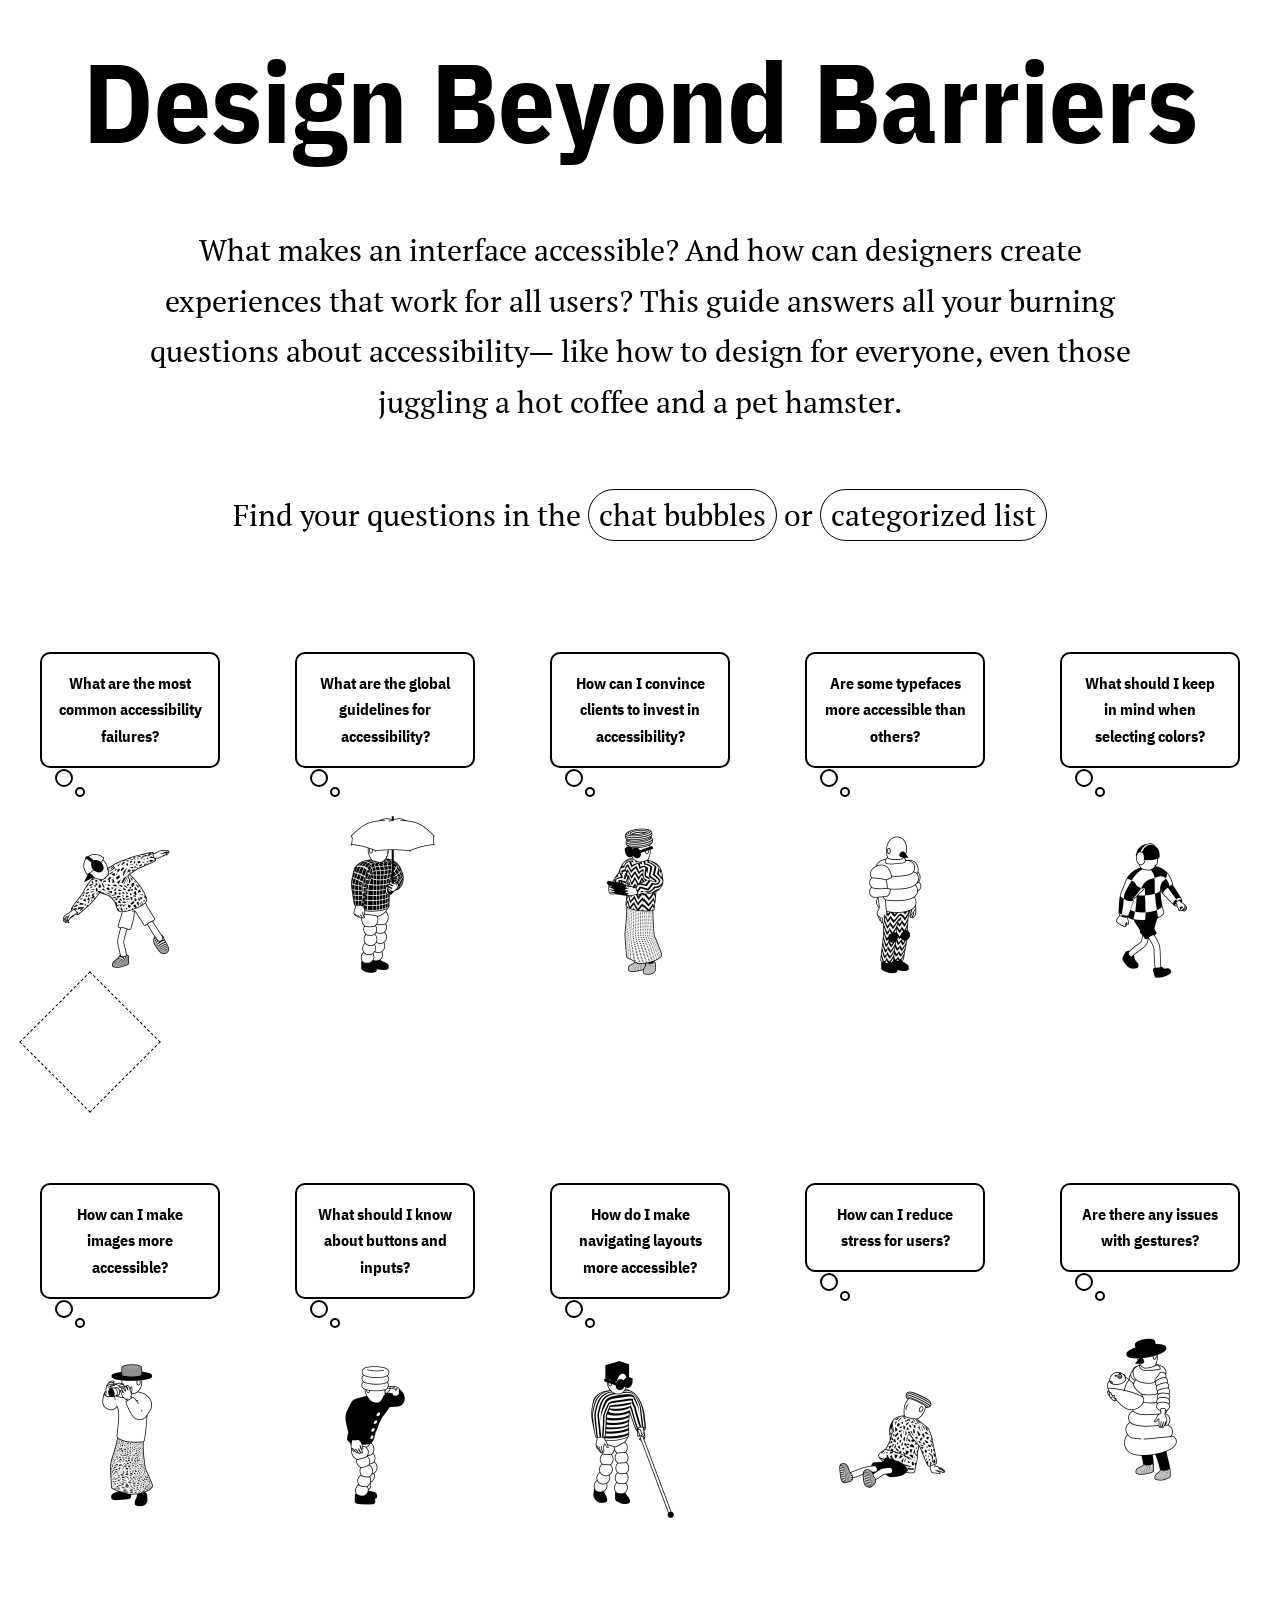
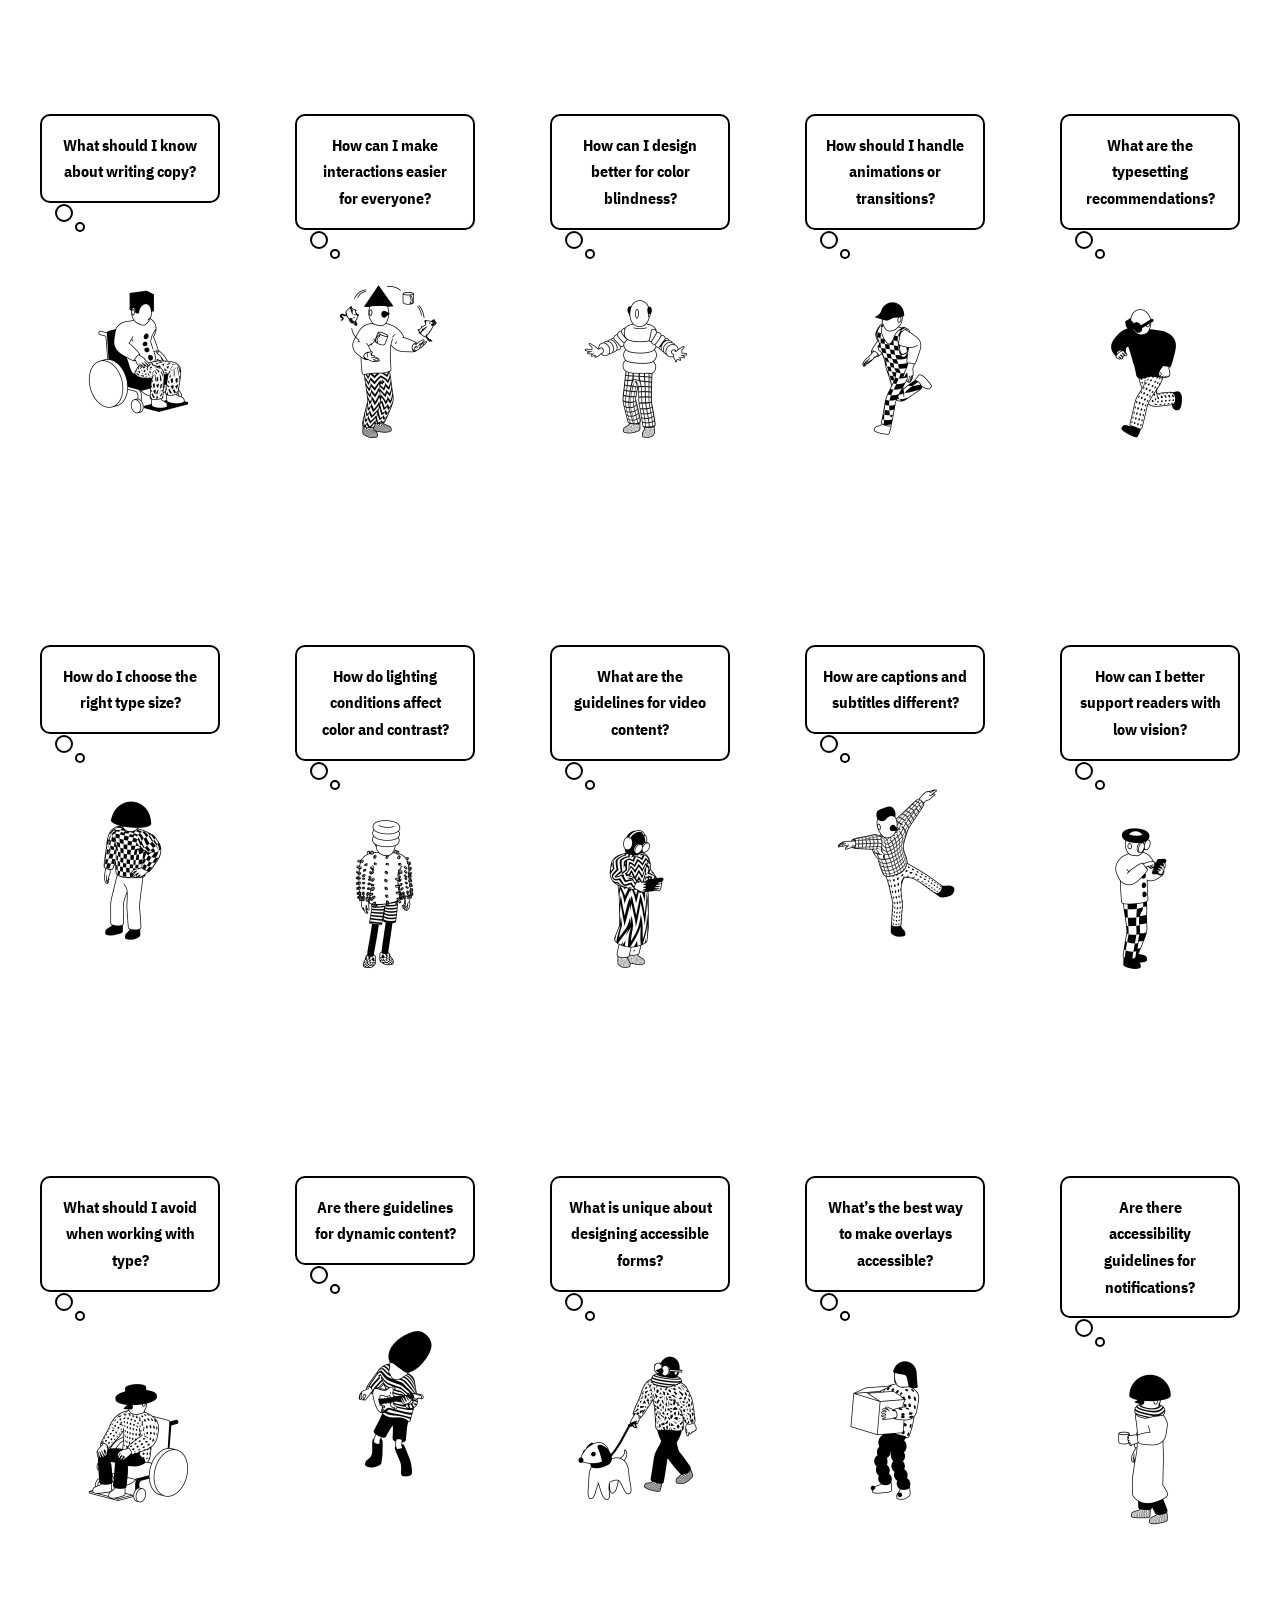
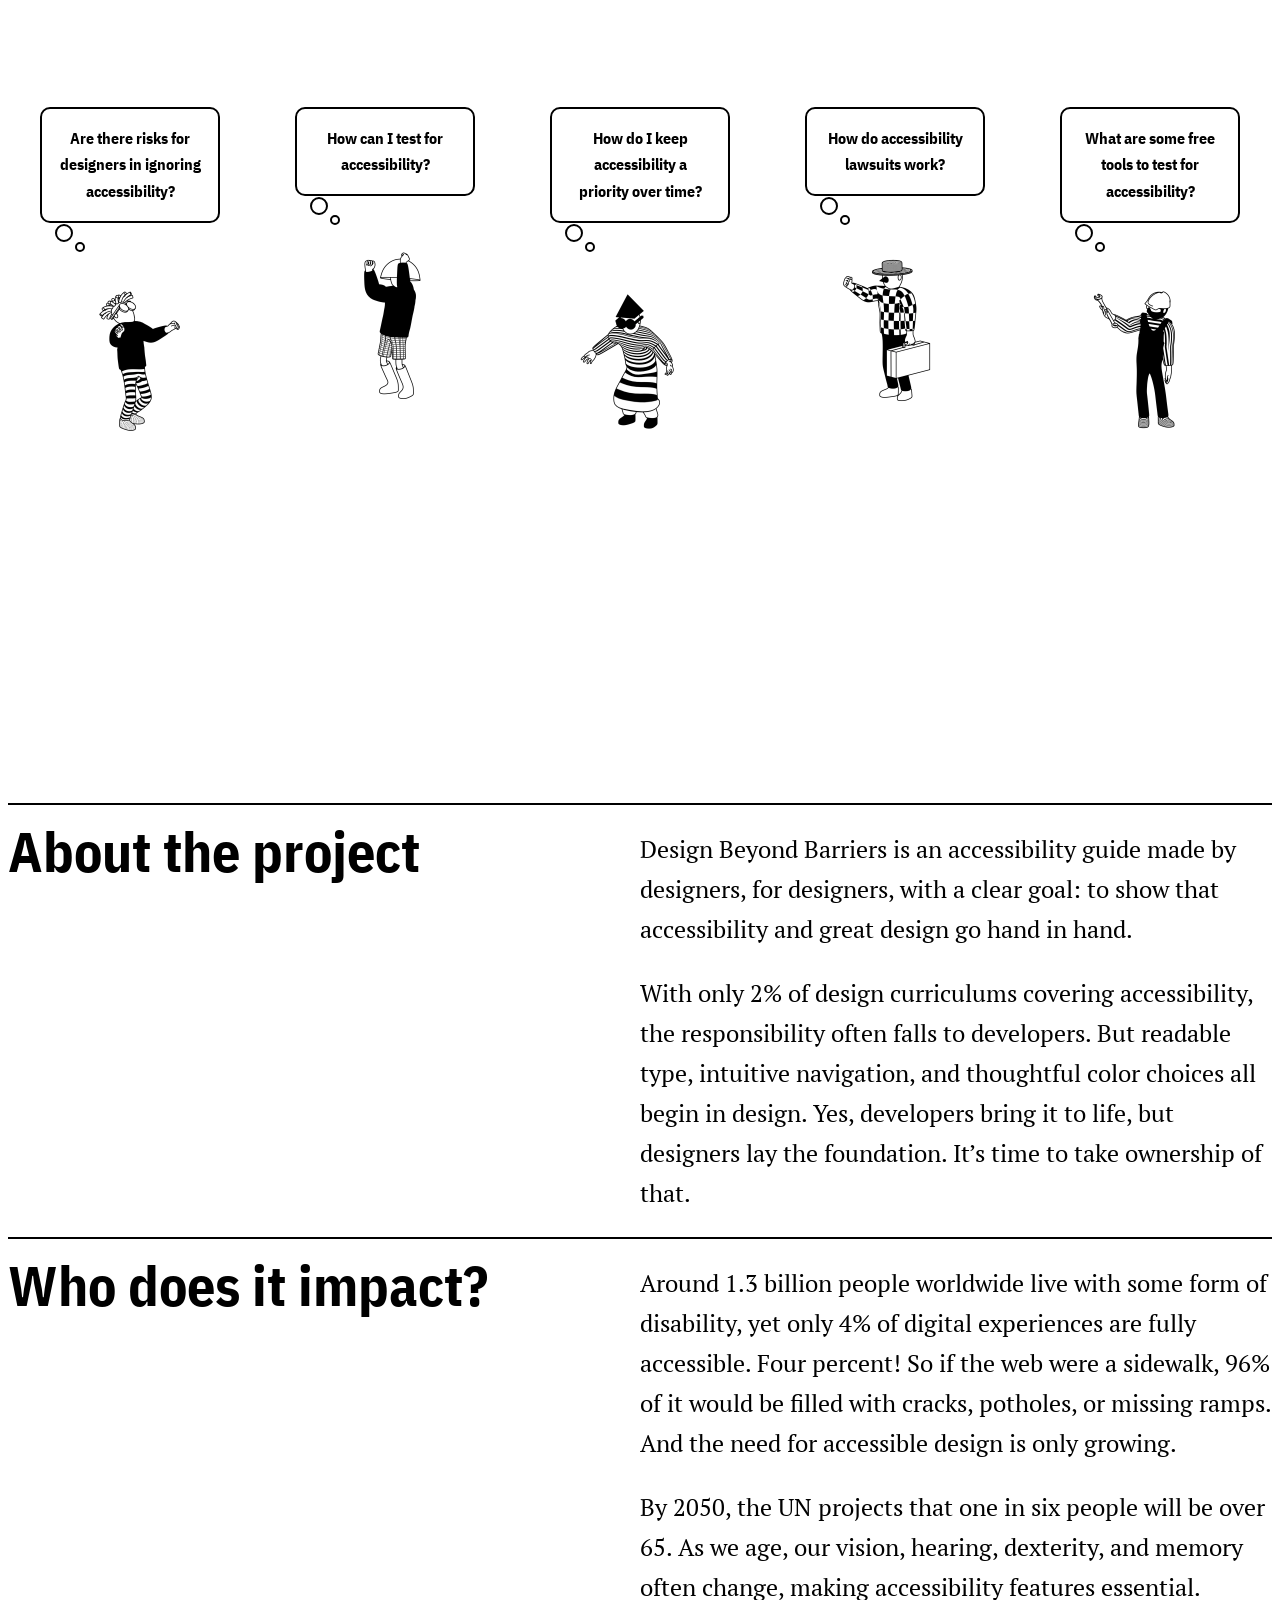
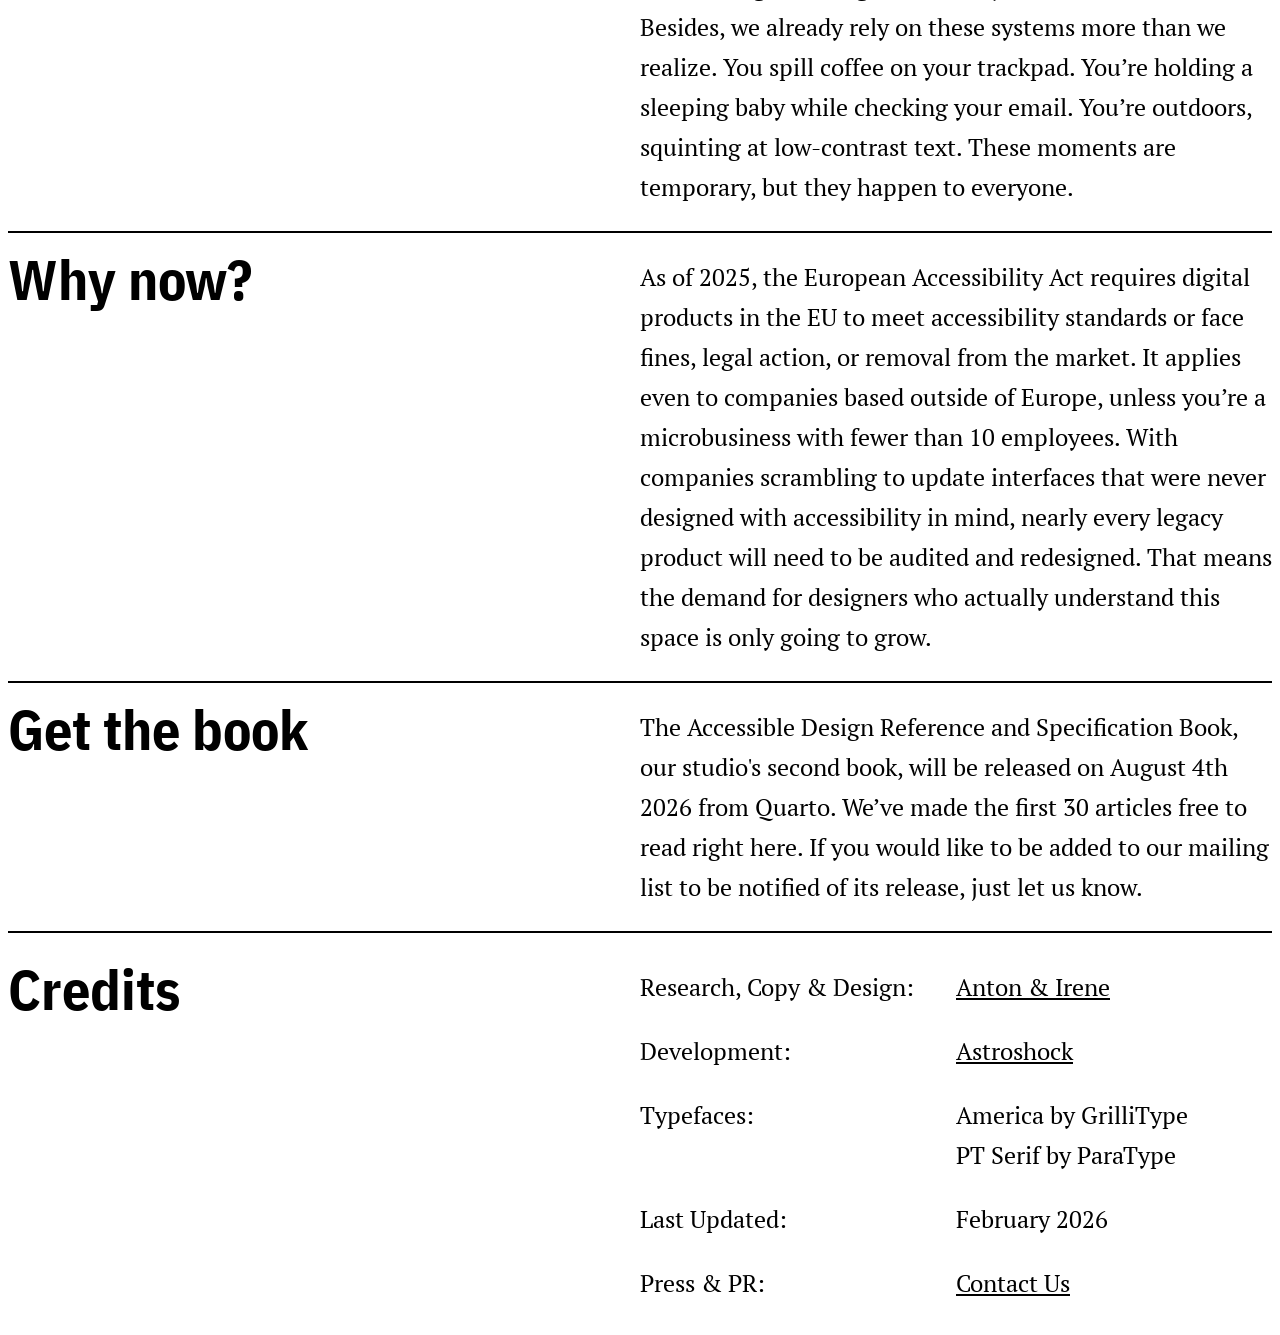
==== commit 3d101bd6: "update main.css" ====
--- a/index.html
+++ b/index.html
@@ -38,19 +38,24 @@
 <div class="circle-1"></div>
 <div class="circle-2"></div>
 <img src="../components/img/img-1.png" alt="illuatration of a person with headphones dancing">
+<div class="diamond"></div>
 </a>
 </div>
 
 <div class="article">
 <a href="https://designbeyondbarriers.com/?articleSlug=what-are-the-global-guidelines-for-accessibility">
 <p>What are the global guidelines for accessibility?</p>
+<div class="circle-1"></div>
+<div class="circle-2"></div>
 <img src="../components/img/img-2.png" alt="illustration of a person holding an umbrella">
 </a>
 </div>
 
 <div class="article">
-    <a href="https://designbeyondbarriers.com/?articleSlug=how-can-i-convince-clients-to-invest-in-accessibility">
+<a href="https://designbeyondbarriers.com/?articleSlug=how-can-i-convince-clients-to-invest-in-accessibility">
 <p>How can I convince clients to invest in accessibility?</p>
+<div class="circle-1"></div>
+<div class="circle-2"></div>
 <img src="../components/img/img-3.png" alt=" illustration a of person with glasses looking at their tablet">
 </a>
 </div>
@@ -58,6 +63,8 @@
 <div class="article">
 <a href="https://designbeyondbarriers.com/?articleSlug=are-some-typefaces-more-accessible-than-others">
 <p>Are some typefaces more accessible than others?</p>
+<div class="circle-1"></div>
+<div class="circle-2"></div>
 <img src="../components/img/img-4.png" alt="illustration a of person standing and looking down">
 </a>
 </div>
@@ -65,6 +72,8 @@
 <div class="article">
     <a href="https://designbeyondbarriers.com/?articleSlug=what-should-i-keep-in-mind-when-selecting-colors">
 <p>What should I keep in mind when selecting colors?</p>
+<div class="circle-1"></div>
+<div class="circle-2"></div>
 <img src="../components/img/img-5.png" alt="Illustration of a person with headphones walking.">
 </a>
 </div>
@@ -72,6 +81,8 @@
 <div class="article">
     <a href="https://designbeyondbarriers.com/?articleSlug=how-can-i-make-images-more-accessible">
 <p>How can I make images more accessible?</p>
+<div class="circle-1"></div>
+<div class="circle-2"></div>
 <img src="../components/img/img-6.png" alt="Illustration of a person with a hat looking through the viewfinder of a camera.">
 </a>
 </div>
@@ -79,6 +90,8 @@
 <div class="article">
     <a href="https://designbeyondbarriers.com/?articleSlug=what-should-i-know-about-buttons-and-inputs">
 <p>What should I know about buttons and inputs?</p>
+<div class="circle-1"></div>
+<div class="circle-2"></div>
 <img src="../components/img/img-7.png" alt="Illustration of a person holding their hand to their eyebrow to block the sun from their eyes.">
 </a>
 </div>
@@ -86,6 +99,8 @@
 <div class="article">
     <a href="https://designbeyondbarriers.com/?articleSlug=how-do-i-make-navigating-layouts-more-accessible">
 <p>How do I make navigating layouts more accessible?</p>
+<div class="circle-1"></div>
+<div class="circle-2"></div>
 <img src="../components/img/img-8.png" alt="Illustration of a person with sunglasses on walking with a white cane.">
 </a>
 </div>
@@ -93,6 +108,8 @@
 <div class="article">
     <a href="https://designbeyondbarriers.com/?articleSlug=how-can-i-reduce-stress-for-users">
 <p>How can I reduce stress for users?</p>
+<div class="circle-1"></div>
+<div class="circle-2"></div>
 <img src="../components/img/img-9.png" alt="Illustration of a person sitting on the ground, leaning back, and appearing tired.">
 </a>
 </div>
@@ -100,6 +117,8 @@
 <div class="article">
     <a href="https://designbeyondbarriers.com/?articleSlug=are-there-any-issues-with-gestures">
 <p>Are there any issues with gestures?</p>
+<div class="circle-1"></div>
+<div class="circle-2"></div>
 <img src="../components/img/img-10.png" alt="Illustration of  a person standing while holding a baby.">
 </a>
 </div>
@@ -107,6 +126,8 @@
 <div class="article">
     <a href="https://designbeyondbarriers.com/?articleSlug=what-should-i-know-about-writing-copy">
 <p>What should I know about writing copy?</p>
+<div class="circle-1"></div>
+<div class="circle-2"></div>
 <img src="../components/img/img-11.png" alt="Illustration of a person sitting in a wheelchair.">
 </a>
 </div>
@@ -114,6 +135,8 @@
 <div class="article">
     <a href="https://designbeyondbarriers.com/?articleSlug=how-can-i-make-interactions-easier-for-everyone">
 <p>How can I make interactions easier for everyone?</p>
+<div class="circle-1"></div>
+<div class="circle-2"></div>
 <img src="../components/img/img-12.png" alt="Illustration of a person juggling two hamsters and two coffee cups.">
 </a>
 </div>
@@ -121,6 +144,8 @@
 <div class="article">
     <a href="https://designbeyondbarriers.com/?articleSlug=how-can-i-design-better-for-color-blindness">
 <p>How can I design better for color blindness?</p>
+<div class="circle-1"></div>
+<div class="circle-2"></div>
 <img src="../components/img/img-13.png" alt="Illustration of a person with their hands out in confusion.">
 </a>
 </div>
@@ -128,6 +153,8 @@
 <div class="article">
     <a href="https://designbeyondbarriers.com/?articleSlug=how-should-i-handle-animations-or-transitions">
 <p>How should I handle animations or transitions?</p>
+<div class="circle-1"></div>
+<div class="circle-2"></div>
 <img src="../components/img/img-14.png" alt="Illustration of a person with a baseball cap and overalls running.">
 </a>
 </div>
@@ -135,6 +162,8 @@
 <div class="article">
     <a href="https://designbeyondbarriers.com/?articleSlug=what-are-the-typesetting-recommendations">
 <p>What are the typesetting recommendations?</p>
+<div class="circle-1"></div>
+<div class="circle-2"></div>
 <img src="../components/img/img-15.png" alt="Illustration of a person with glasses running.">
 </a>
 </div>
@@ -142,6 +171,8 @@
 <div class="article">
     <a href="https://designbeyondbarriers.com/?articleSlug=how-do-i-choose-the-right-type-size">
 <p>How do I choose the right type size?</p>
+<div class="circle-1"></div>
+<div class="circle-2"></div>
 <img src="../components/img/img-16.png" alt="Illustration of a person standing with their hand on their hip.">
 </a>
 </div>
@@ -149,6 +180,8 @@
 <div class="article">
     <a href="https://designbeyondbarriers.com/?articleSlug=how-do-lighting-conditions-affect-color-and-contrast">
 <p>How do lighting conditions affect color and contrast?</p>
+<div class="circle-1"></div>
+<div class="circle-2"></div>
 <img src="../components/img/img-17.png" alt="Illustration of a person in shorts looking down.">
 </a>
 </div>
@@ -156,6 +189,8 @@
 <div class="article">
     <a href="https://designbeyondbarriers.com/?articleSlug=what-are-the-guidelines-for-video-content">
 <p>What are the guidelines for video content?</p>
+<div class="circle-1"></div>
+<div class="circle-2"></div>
 <img src="../components/img/img-18.png" alt="Illustration of a person with glasses and headphones looking down at their tablet.">
 </a>
 </div>
@@ -163,6 +198,8 @@
 <div class="article">
     <a href="https://designbeyondbarriers.com/?articleSlug=how-are-captions-and-subtitles-different">
 <p>How are captions and subtitles different?</p>
+<div class="circle-1"></div>
+<div class="circle-2"></div>
 <img src="../components/img/img-19.png" alt="Illustration of a person balancing on one leg.">
 </a>
 </div>
@@ -170,6 +207,8 @@
 <div class="article">
     <a href="https://designbeyondbarriers.com/?articleSlug=how-can-i-better-support-readers-with-low-vision">
 <p>How can I better support readers with low vision?</p>
+<div class="circle-1"></div>
+<div class="circle-2"></div>
 <img src="../components/img/img-20.png" alt="Illustration of a person with glasses standing while interacting with their phone.">
 </a>
 </div>
@@ -177,6 +216,8 @@
 <div class="article">
     <a href="https://designbeyondbarriers.com/?articleSlug=what-should-i-avoid-when-working-with-type">
 <p>What should I avoid when working with type?</p>
+<div class="circle-1"></div>
+<div class="circle-2"></div>
 <img src="../components/img/img-21.png" alt="Illustration of a person with a hat in a wheelchair.">
 </a>
 </div>
@@ -184,6 +225,8 @@
 <div class="article">
     <a href="https://designbeyondbarriers.com/?articleSlug=are-there-guidelines-for-dynamic-content">
 <p>Are there guidelines for dynamic content?</p>
+<div class="circle-1"></div>
+<div class="circle-2"></div>
 <img src="../components/img/img-22.png" alt="Illustration of a person playing the guitar.">
 </a>
 </div>
@@ -191,6 +234,8 @@
 <div class="article">
     <a href="https://designbeyondbarriers.com/?articleSlug=what-is-unique-about-designing-accessible-forms">
 <p>What is unique about designing accessible forms?</p>
+<div class="circle-1"></div>
+<div class="circle-2"></div>
 <img src="../components/img/img-23.png" alt="Illustration of a person with glasses walking a dog.">
 </a>
 </div>
@@ -198,6 +243,8 @@
 <div class="article">
     <a href="https://designbeyondbarriers.com/?articleSlug=whats-the-best-way-to-make-overlays-accessible">
 <p>What’s the best way to make overlays accessible?</p>
+<div class="circle-1"></div>
+<div class="circle-2"></div>
 <img src="../components/img/img-24.png" alt="Illustration of a person struggling to hold a large cardboard box.">
 </a>
 </div>
@@ -205,6 +252,8 @@
 <div class="article">
     <a href="https://designbeyondbarriers.com/?articleSlug=are-there-accessibility-guidelines-for-notifications">
 <p>Are there accessibility guidelines for notifications?</p>
+<div class="circle-1"></div>
+<div class="circle-2"></div>
 <img src="../components/img/img-25.png" alt="Illustration of a person standing and holding a coffee cup.">
 </a>
 </div>
@@ -212,6 +261,8 @@
 <div class="article">
     <a href="https://designbeyondbarriers.com/?articleSlug=are-there-risks-for-designers-in-ignoring-accessibility">
 <p>Are there risks for designers in ignoring accessibility?</p>
+<div class="circle-1"></div>
+<div class="circle-2"></div>
 <img src="../components/img/img-26.png" alt="Illustration of a person with glasses looking up, with their arms raised while dancing.">
 </a>
 </div>
@@ -219,6 +270,8 @@
 <div class="article">
     <a href="https://designbeyondbarriers.com/?articleSlug=how-can-i-test-for-accessibility">
 <p>How can I test for accessibility?</p>
+<div class="circle-1"></div>
+<div class="circle-2"></div>
 <img src="../components/img/img-27.png" alt="Illustration of a person in shorts and boots dancing.">
 </a>
 </div>
@@ -226,6 +279,8 @@
 <div class="article">
     <a href="https://designbeyondbarriers.com/?articleSlug=how-do-i-keep-accessibility-a-priority-over-time">
 <p>How do I keep accessibility a priority over time?</p>
+<div class="circle-1"></div>
+<div class="circle-2"></div>
 <img src="../components/img/img-28.png" alt="Illustration of a person striking a playful pose.">
 </a>
 </div>
@@ -233,6 +288,8 @@
 <div class="article">
     <a href="https://designbeyondbarriers.com/?articleSlug=how-do-accessibility-lawsuits-work">
 <p>How do accessibility lawsuits work?</p>
+<div class="circle-1"></div>
+<div class="circle-2"></div>
 <img src="../components/img/img-29.png" alt="Illustration of a lawyer holding a briefcase and raising a fist in determination.">
 </a>
 </div>
@@ -240,6 +297,8 @@
 <div class="article">
     <a href="https://designbeyondbarriers.com/?articleSlug=what-are-some-free-tools-to-test-for-accessibility">
 <p>What are some free tools to test for accessibility?</p>
+<div class="circle-1"></div>
+<div class="circle-2"></div>
 <img src="../components/img/img-30.png" alt="Illustration of a person with a hard hat holding up a wrench.">
 </a>
 </div>
--- a/css/main.css
+++ b/css/main.css
@@ -170,7 +170,8 @@
 .article:hover p,
 .article:hover img,
 .article:hover .circle-1,
-.article:hover .circle-2
+.article:hover .circle-2,
+.article:hover .diamond
  {
   background-color: black;
   color: white;
@@ -194,6 +195,14 @@
   height: 10px;
   border: 2px solid black;
   border-radius: 50%;
+}
+
+.diamond {
+  position: relative;
+  border: 1px dashed black;
+  width: 100px;
+  height: 100px;
+  transform: rotate(45deg);
 }
 
 .article:hover img {
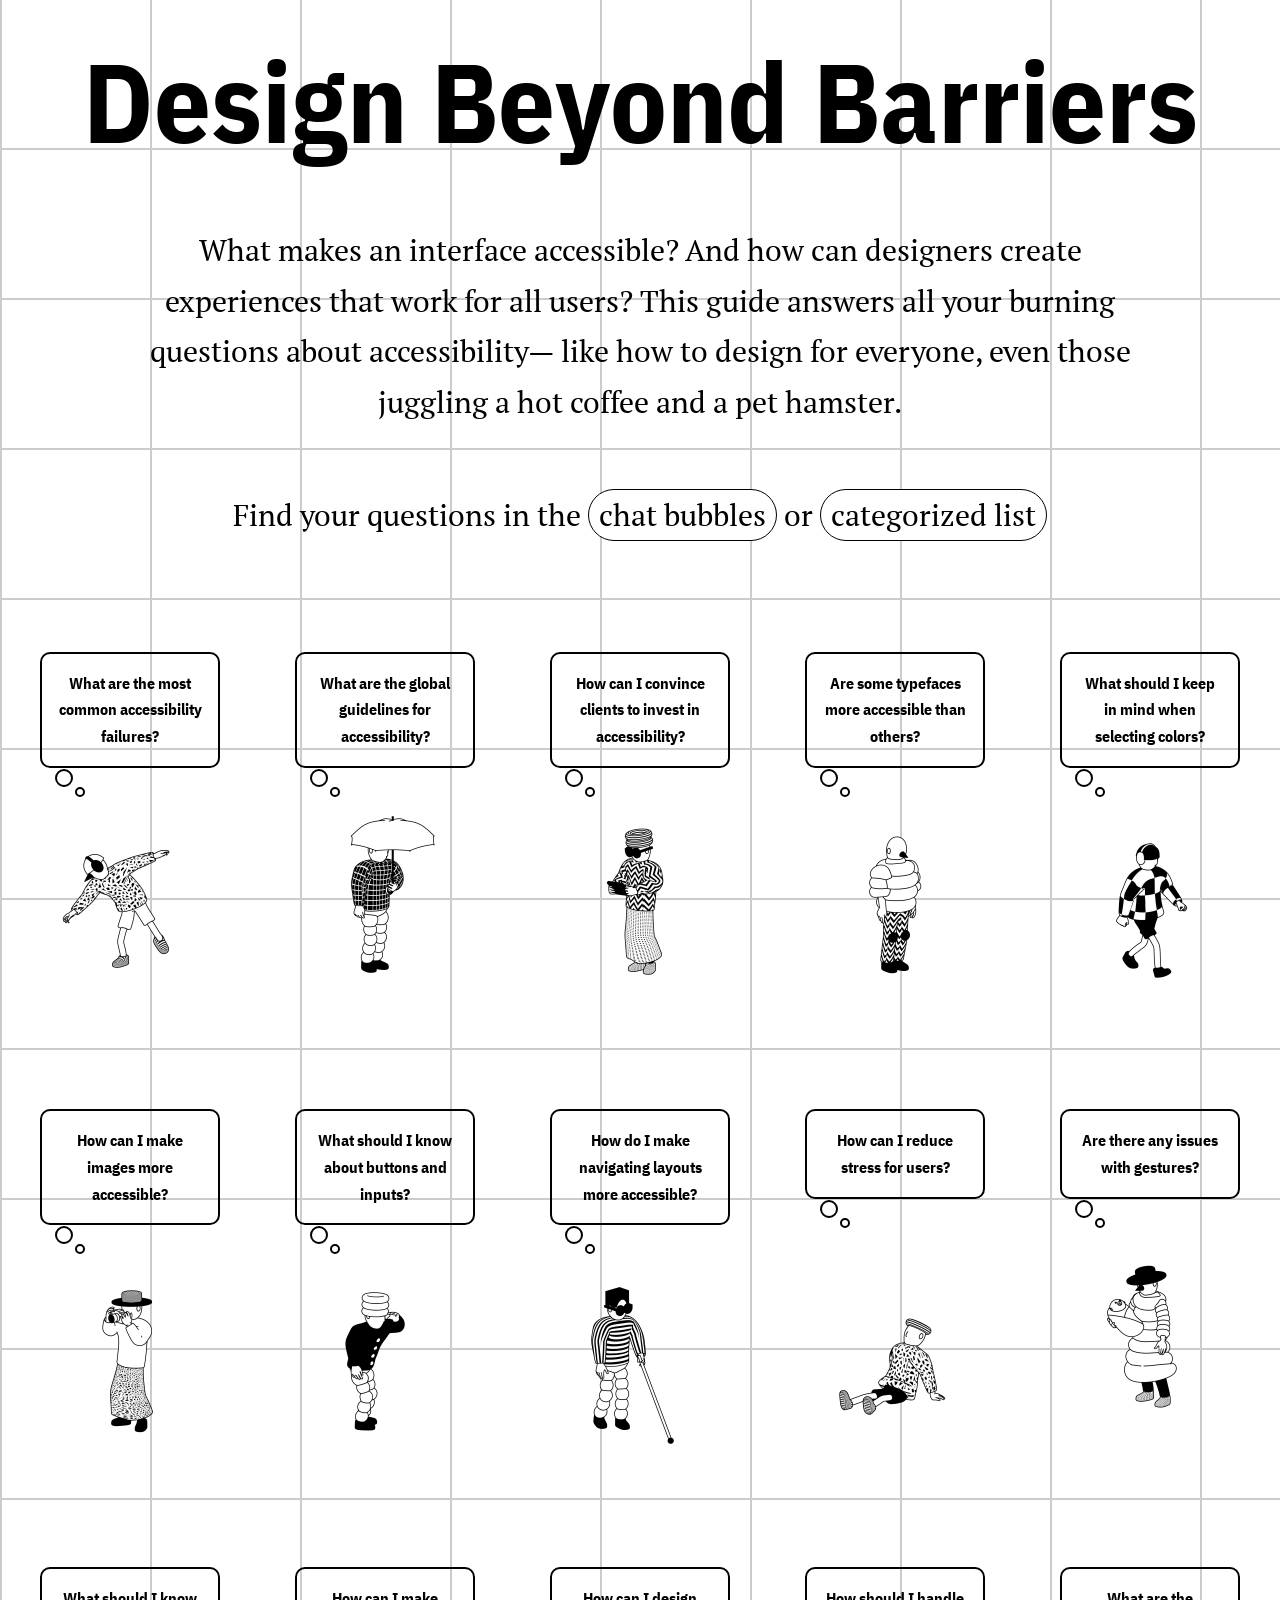
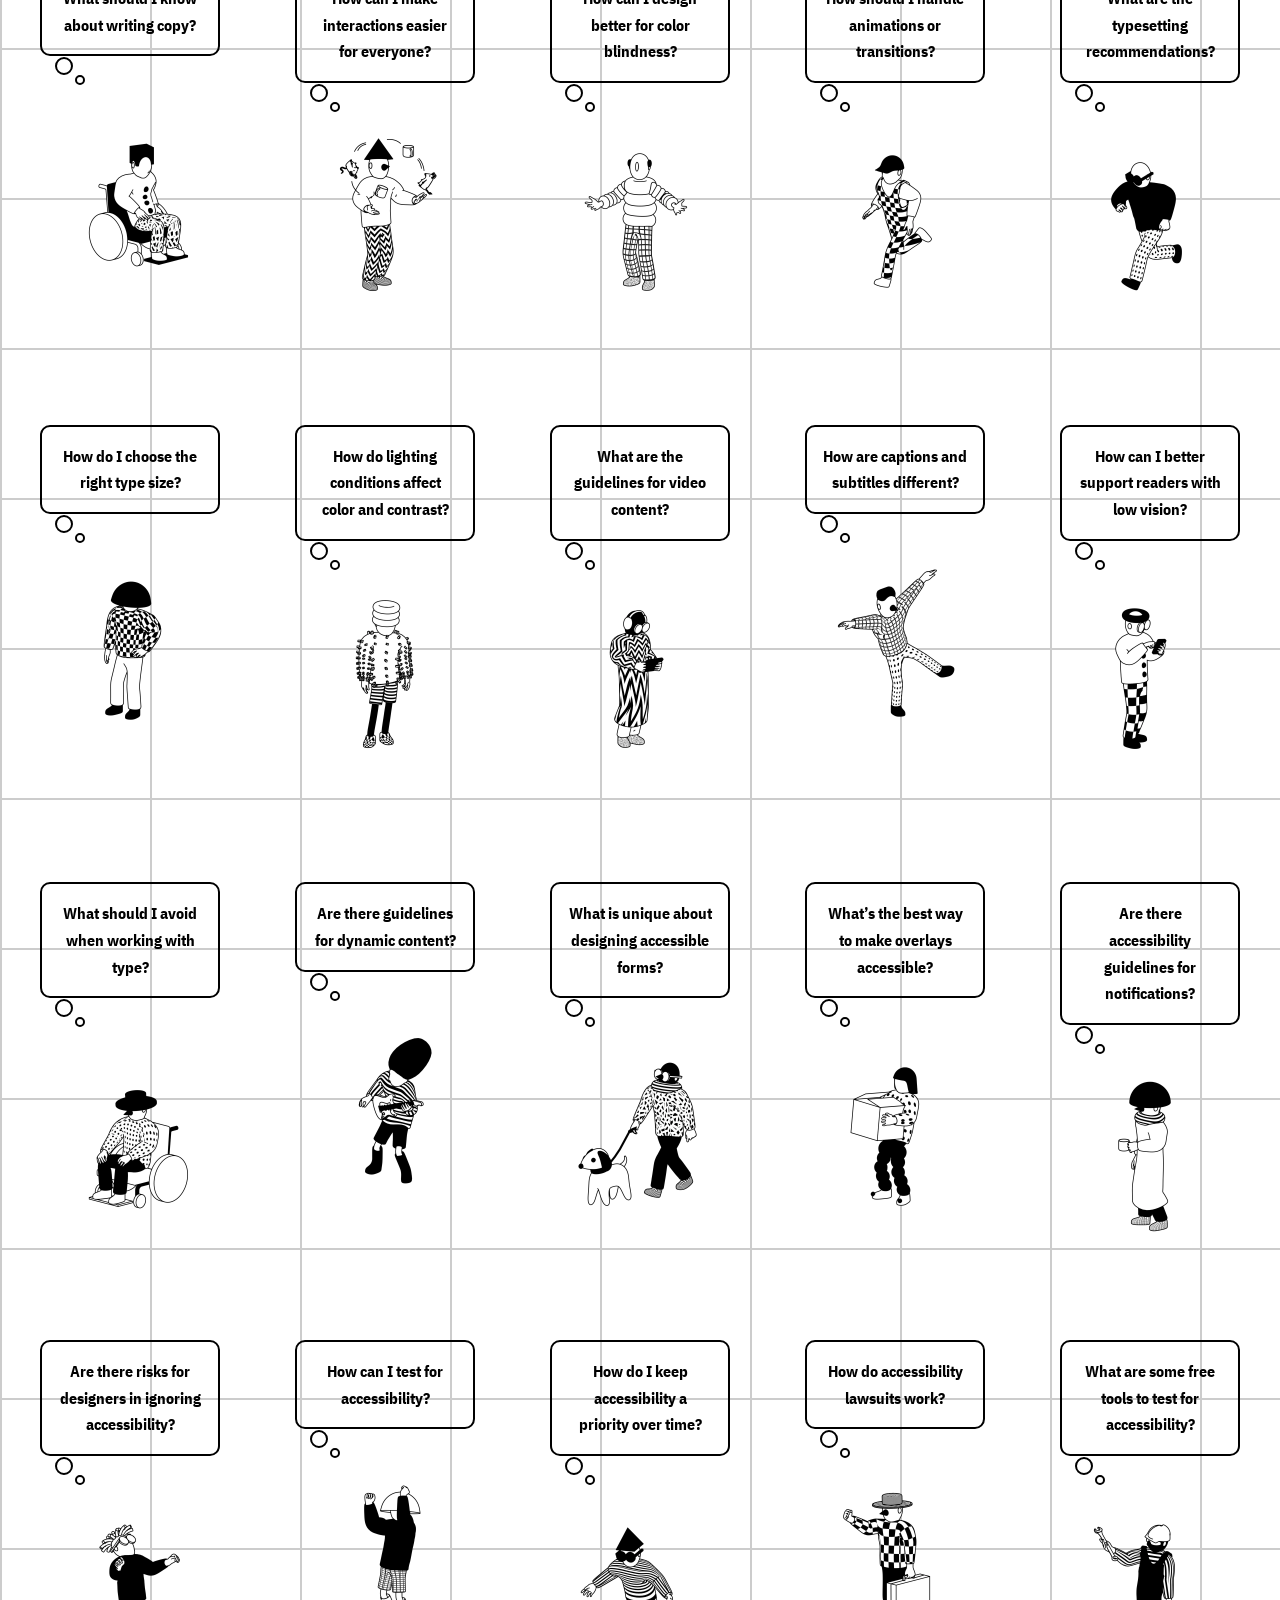
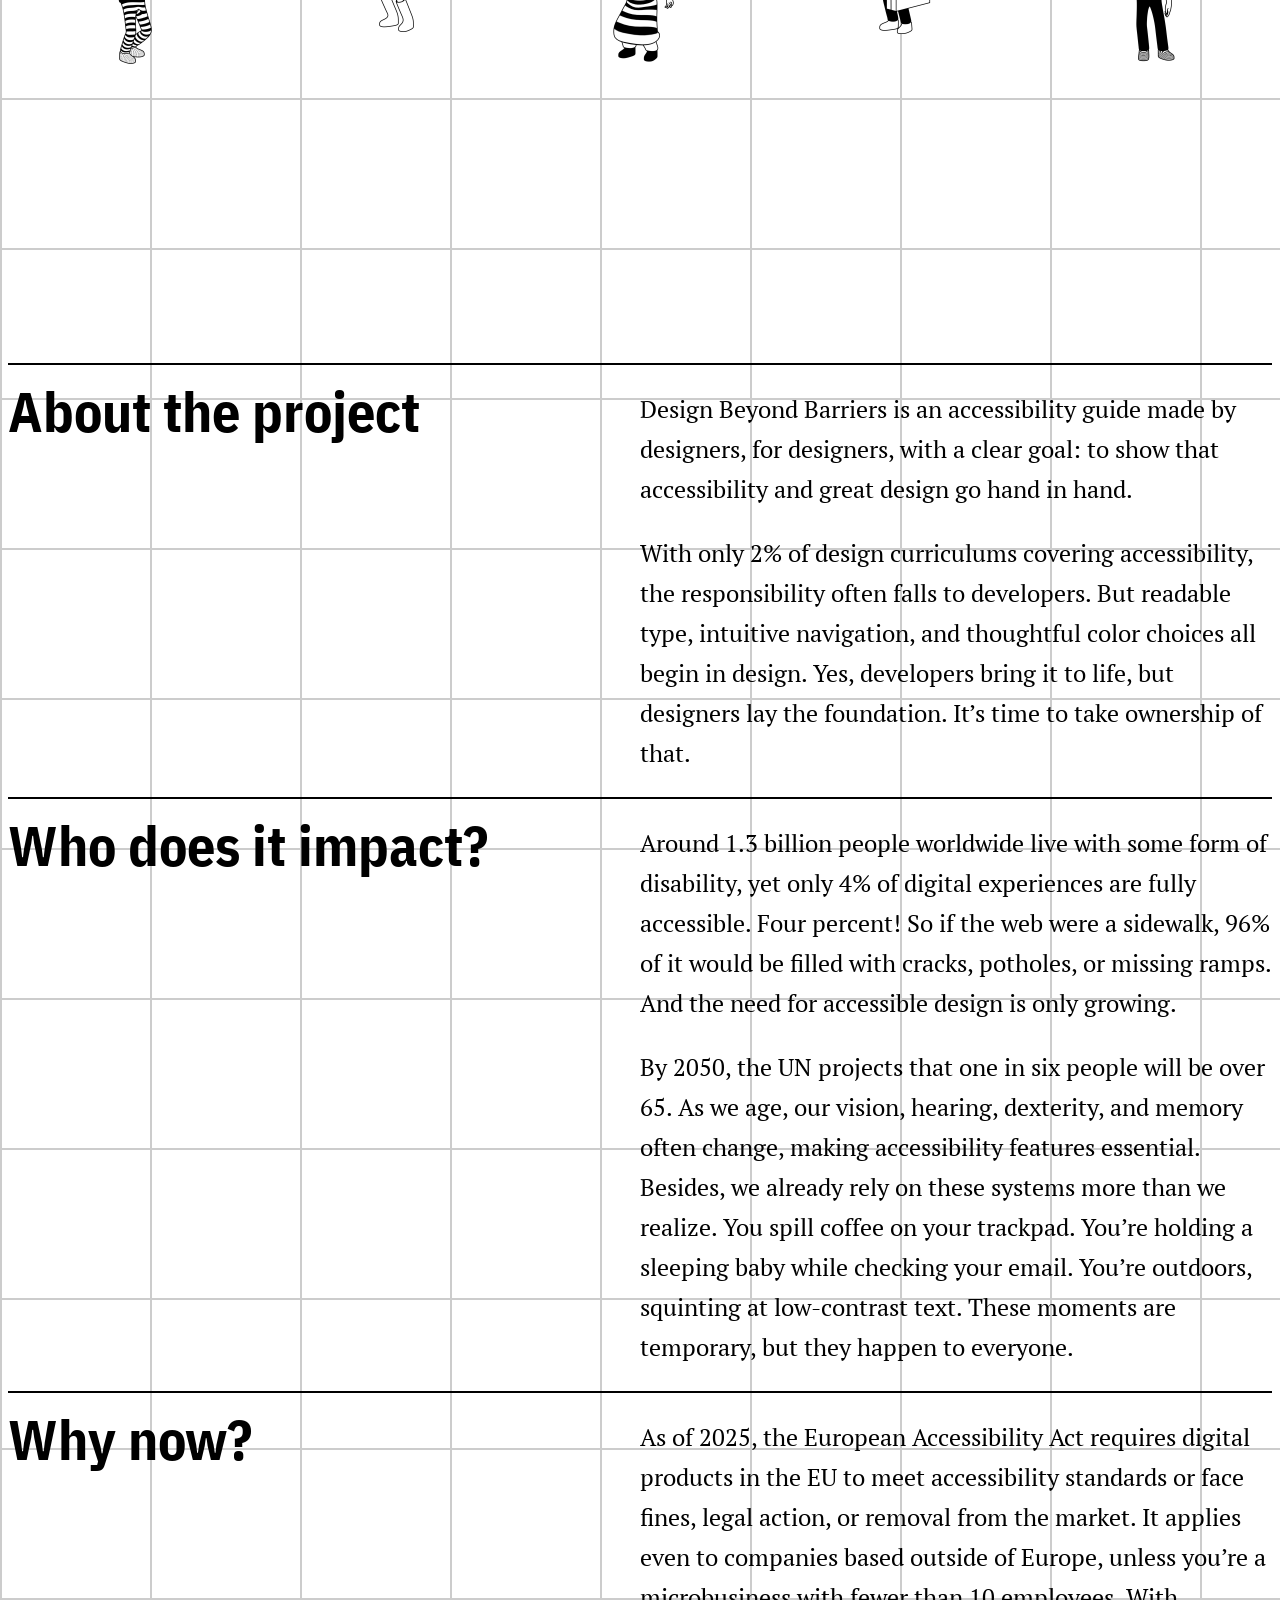
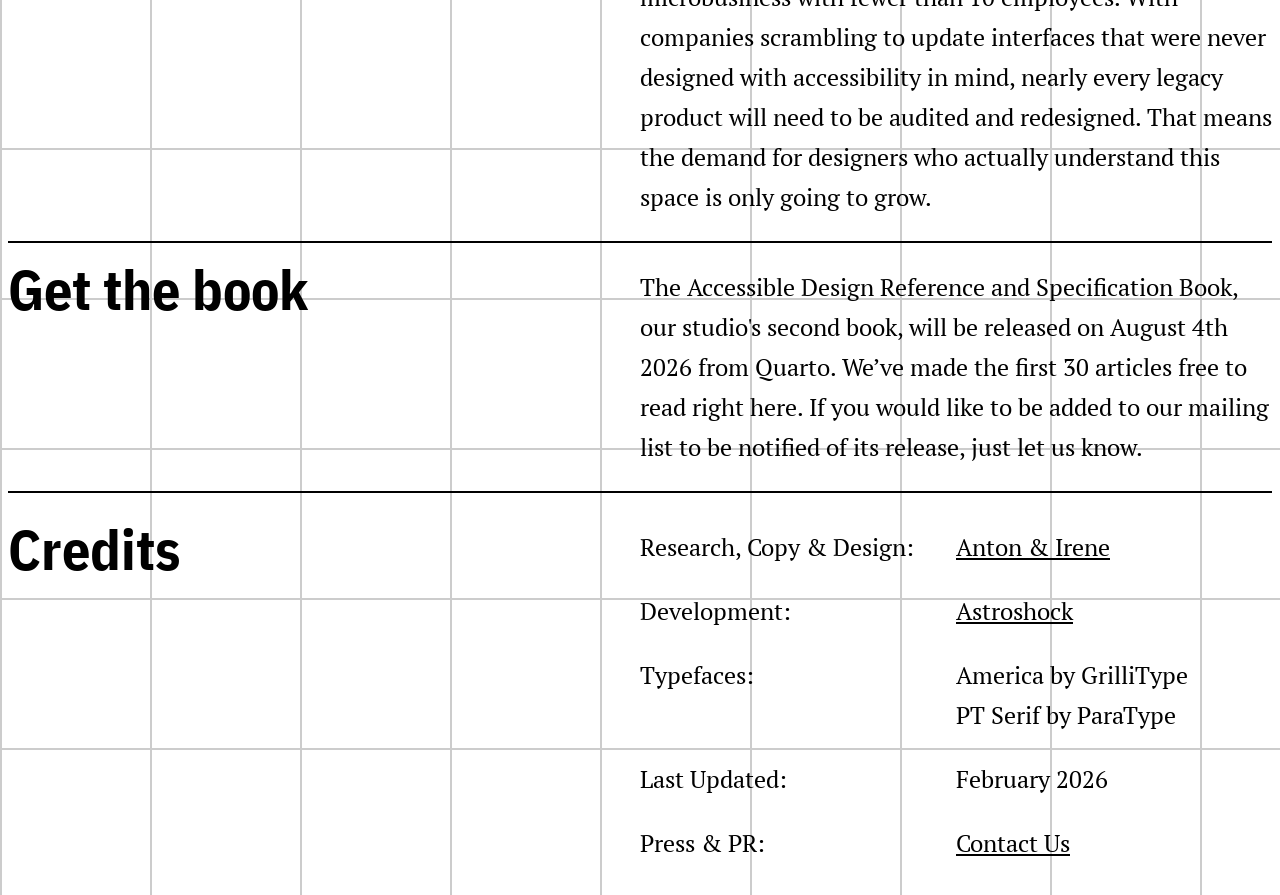
==== commit 071eb6ea: "update main.css" ====
--- a/index.html
+++ b/index.html
@@ -9,7 +9,7 @@
 <link href="https://fonts.googleapis.com/css2?family=IBM+Plex+Sans+Condensed:ital,wght@0,100;0,200;0,300;0,400;0,500;0,600;0,700;1,100;1,200;1,300;1,400;1,500;1,600;1,700&family=Lobster&family=PT+Serif:ital,wght@0,400;0,700;1,400;1,700&display=swap" rel="stylesheet">
     <link rel="stylesheet" href="css/main.css">
 </head>
-<body>
+<body class="dashed-checkered">
 
     <!-- COVER SECTION -->
 <section class="cover-container">  
--- a/css/main.css
+++ b/css/main.css
@@ -33,6 +33,21 @@
   max-width: 100%;
   display: block;
   text-align: center;
+}
+
+
+.dashed-checkered {
+  --grid-size: 150px;
+  --dash-length: 2px;
+  --dash-color: #ccc;
+  --bg-color: #fff;
+
+  background-color: var(--bg-color);
+  background-image: 
+    linear-gradient(90deg, var(--dash-color) var(--dash-length), transparent var(--dash-length)),
+    linear-gradient(0deg, var(--dash-color) var(--dash-length), transparent var(--dash-length));
+  background-size: var(--grid-size) var(--grid-size);
+  background-position: 0 0, 0 0;
 }
 
 /* TYPOGRAPHY */
@@ -197,13 +212,7 @@
   border-radius: 50%;
 }
 
-.diamond {
-  position: relative;
-  border: 1px dashed black;
-  width: 100px;
-  height: 100px;
-  transform: rotate(45deg);
-}
+
 
 .article:hover img {
   background-color: transparent !important;
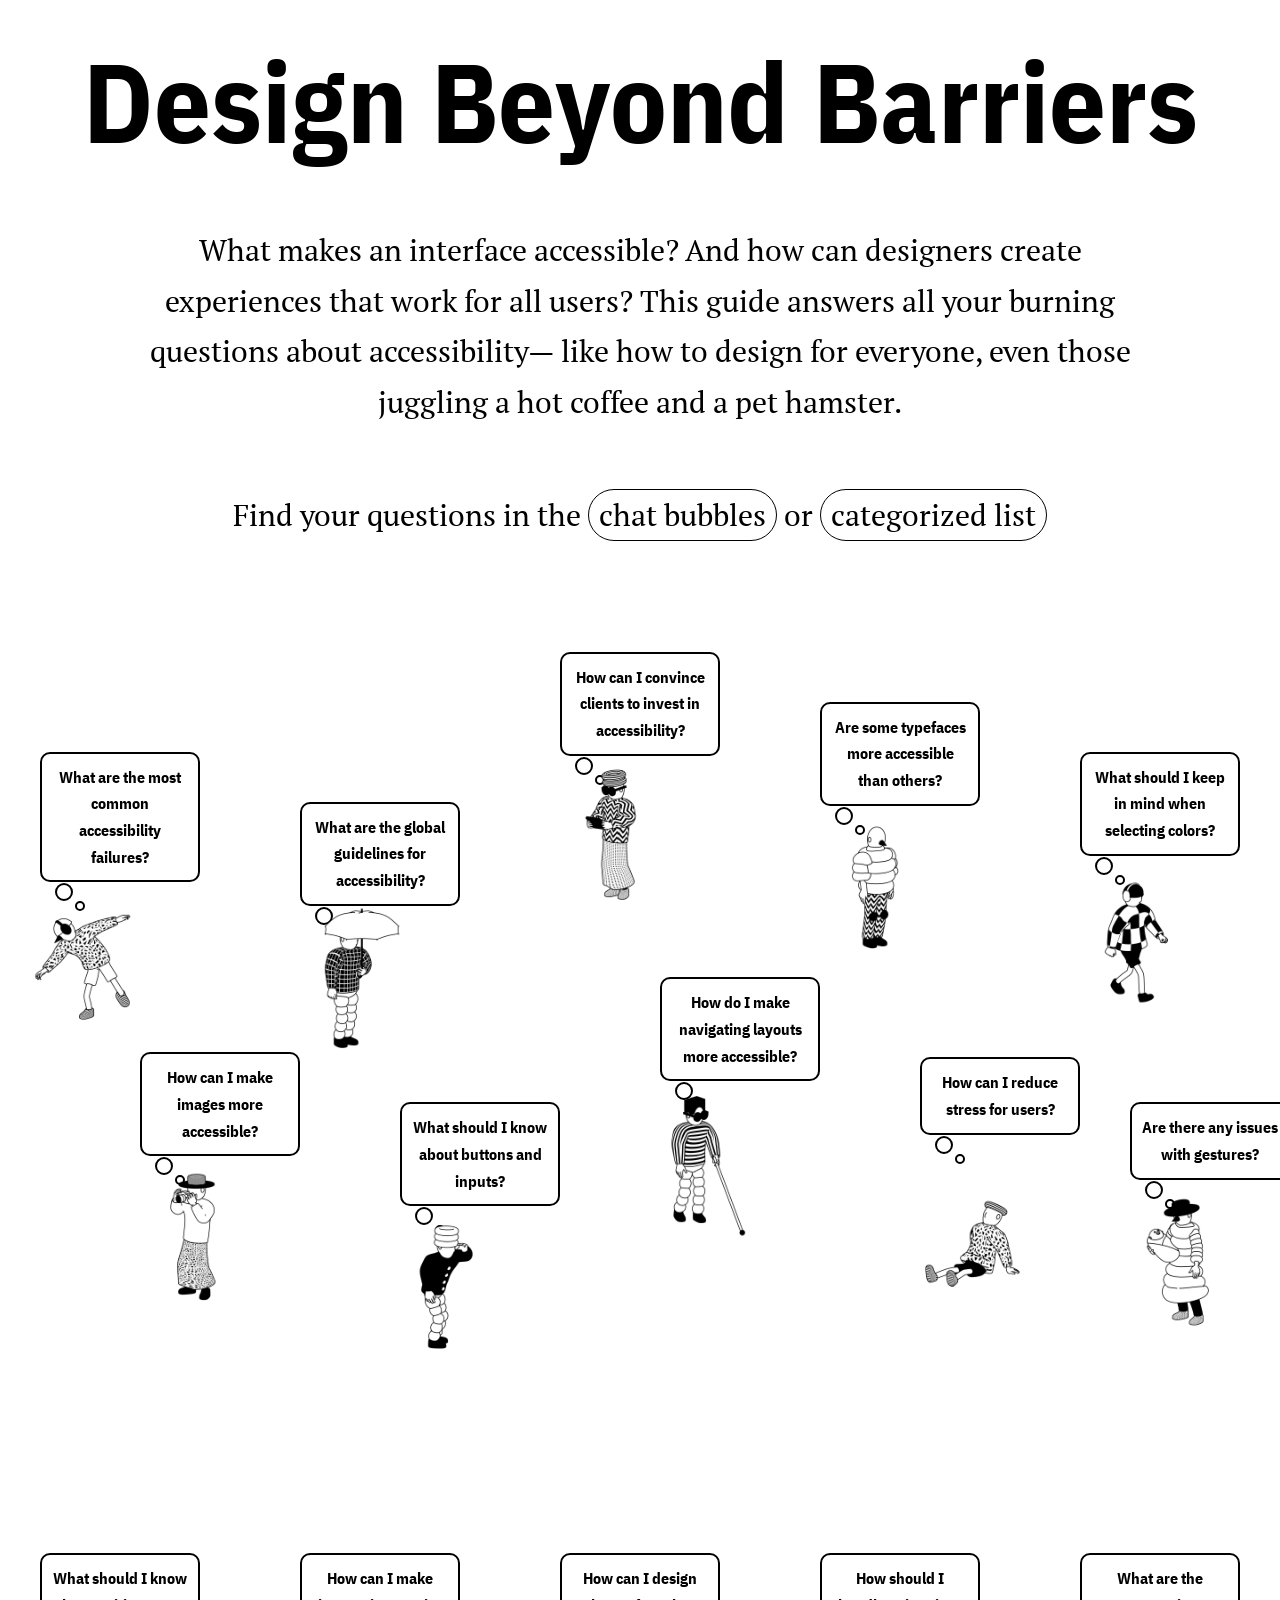
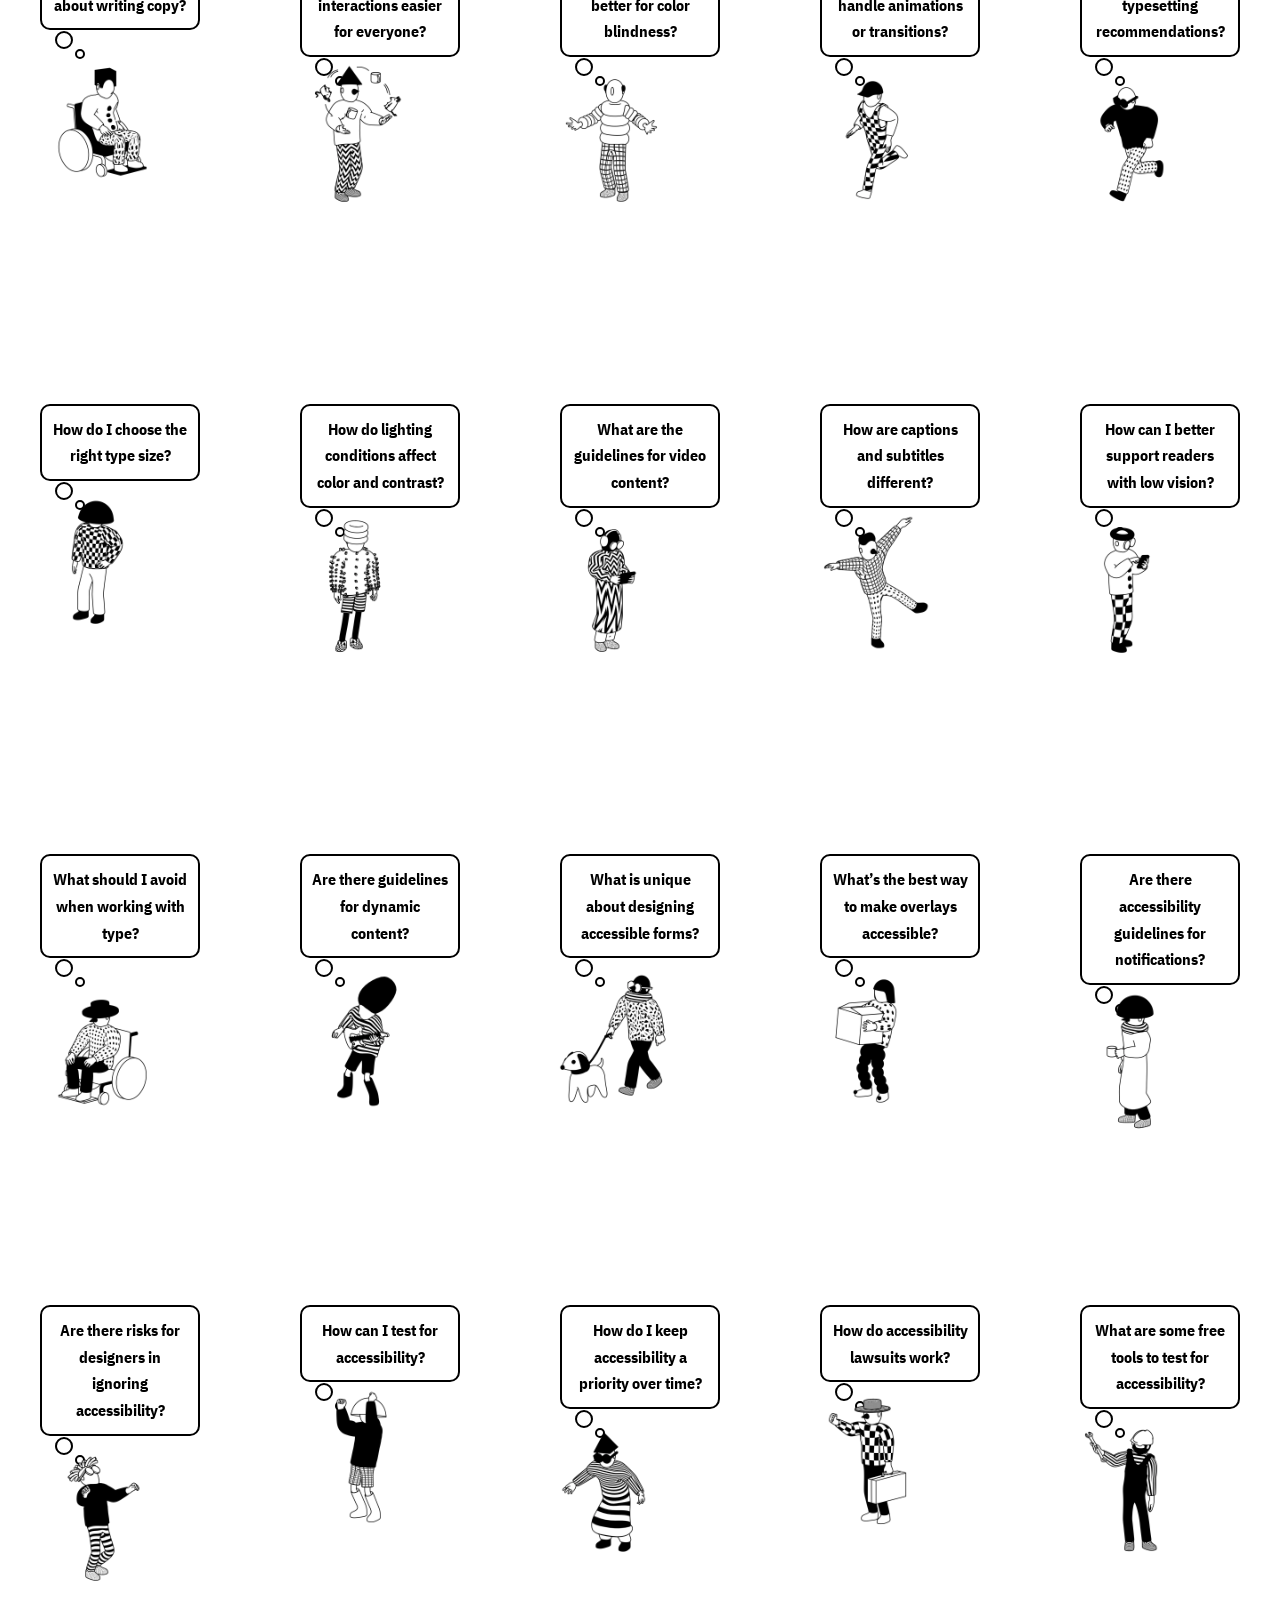
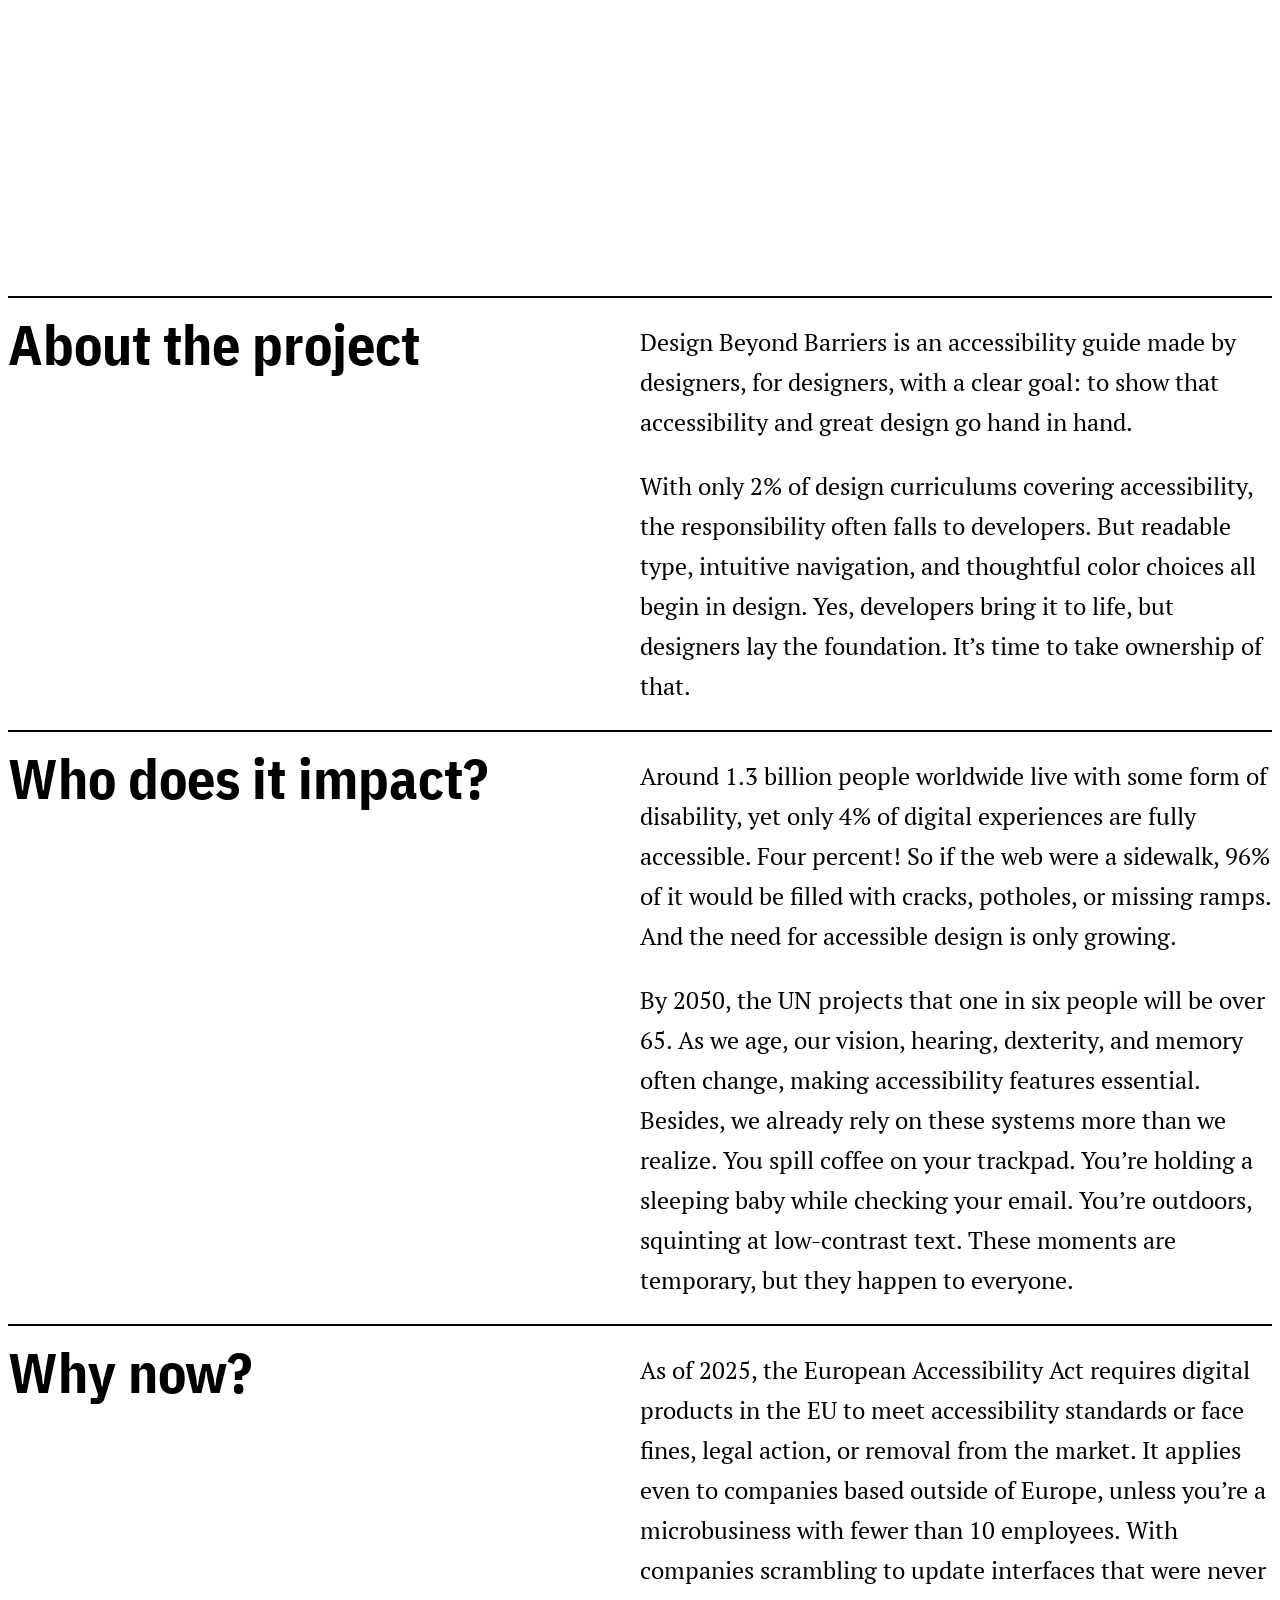
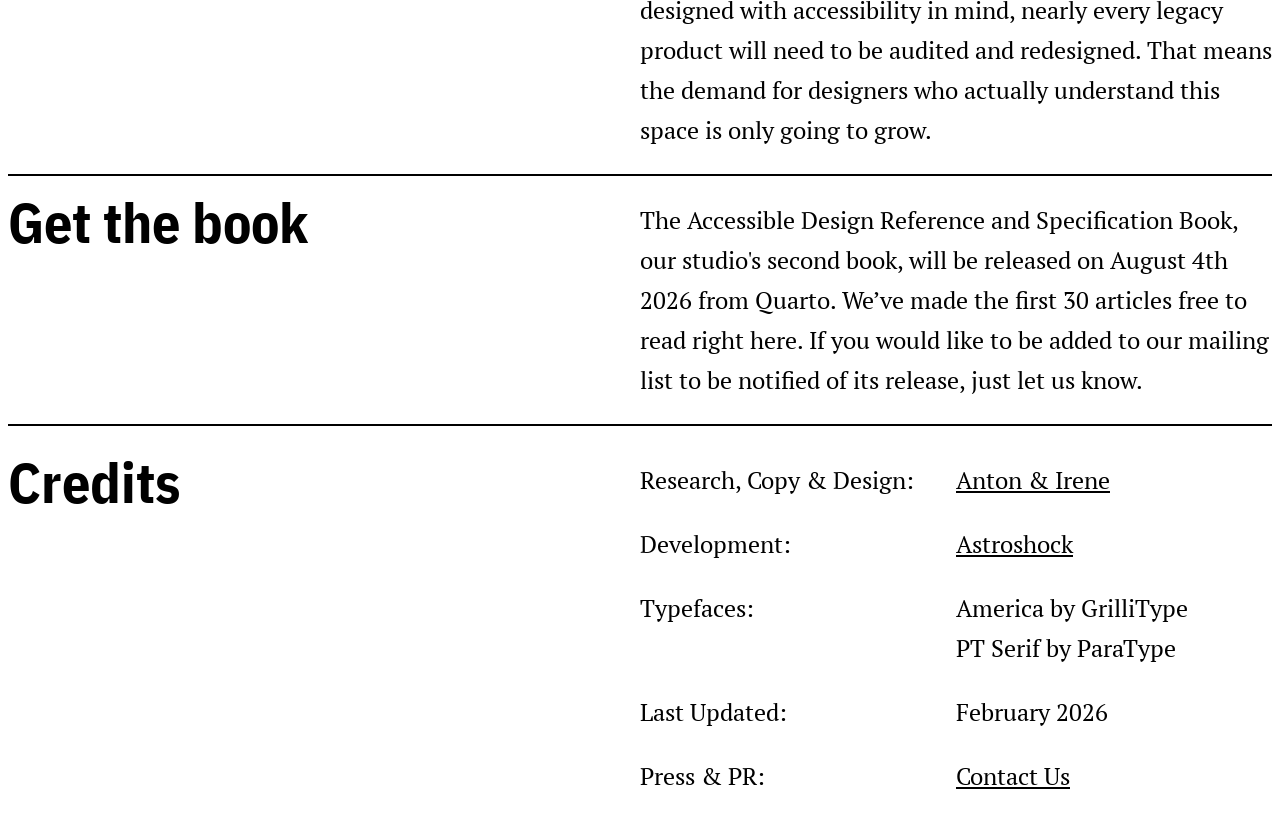
==== commit bb303997: "update main.css" ====
--- a/index.html
+++ b/index.html
@@ -9,7 +9,7 @@
 <link href="https://fonts.googleapis.com/css2?family=IBM+Plex+Sans+Condensed:ital,wght@0,100;0,200;0,300;0,400;0,500;0,600;0,700;1,100;1,200;1,300;1,400;1,500;1,600;1,700&family=Lobster&family=PT+Serif:ital,wght@0,400;0,700;1,400;1,700&display=swap" rel="stylesheet">
     <link rel="stylesheet" href="css/main.css">
 </head>
-<body class="dashed-checkered">
+<body>
 
     <!-- COVER SECTION -->
 <section class="cover-container">  
@@ -32,6 +32,7 @@
 
 <section class="article-contents">
 
+<div class="position">
 <div class="article">
 <a href="https://designbeyondbarriers.com/?articleSlug=what-are-the-most-common-accessibility-failures">
 <p>What are the most common accessibility failures?</p>
@@ -41,7 +42,9 @@
 <div class="diamond"></div>
 </a>
 </div>
-
+</div>
+
+<div class="position-2">
 <div class="article">
 <a href="https://designbeyondbarriers.com/?articleSlug=what-are-the-global-guidelines-for-accessibility">
 <p>What are the global guidelines for accessibility?</p>
@@ -50,6 +53,8 @@
 <img src="../components/img/img-2.png" alt="illustration of a person holding an umbrella">
 </a>
 </div>
+</div>
+
 
 <div class="article">
 <a href="https://designbeyondbarriers.com/?articleSlug=how-can-i-convince-clients-to-invest-in-accessibility">
@@ -60,6 +65,7 @@
 </a>
 </div>
 
+<div class="position-3">
 <div class="article">
 <a href="https://designbeyondbarriers.com/?articleSlug=are-some-typefaces-more-accessible-than-others">
 <p>Are some typefaces more accessible than others?</p>
@@ -68,16 +74,20 @@
 <img src="../components/img/img-4.png" alt="illustration a of person standing and looking down">
 </a>
 </div>
-
-<div class="article">
-    <a href="https://designbeyondbarriers.com/?articleSlug=what-should-i-keep-in-mind-when-selecting-colors">
+</div>
+
+<div class="position">
+<div class="article">
+<a href="https://designbeyondbarriers.com/?articleSlug=what-should-i-keep-in-mind-when-selecting-colors">
 <p>What should I keep in mind when selecting colors?</p>
 <div class="circle-1"></div>
 <div class="circle-2"></div>
 <img src="../components/img/img-5.png" alt="Illustration of a person with headphones walking.">
 </a>
 </div>
-
+</div>
+
+<div class="position-4">
 <div class="article">
     <a href="https://designbeyondbarriers.com/?articleSlug=how-can-i-make-images-more-accessible">
 <p>How can I make images more accessible?</p>
@@ -86,34 +96,42 @@
 <img src="../components/img/img-6.png" alt="Illustration of a person with a hat looking through the viewfinder of a camera.">
 </a>
 </div>
-
-<div class="article">
-    <a href="https://designbeyondbarriers.com/?articleSlug=what-should-i-know-about-buttons-and-inputs">
+</div>
+
+<div class="position-5">
+<div class="article">
+<a href="https://designbeyondbarriers.com/?articleSlug=what-should-i-know-about-buttons-and-inputs">
 <p>What should I know about buttons and inputs?</p>
 <div class="circle-1"></div>
 <div class="circle-2"></div>
 <img src="../components/img/img-7.png" alt="Illustration of a person holding their hand to their eyebrow to block the sun from their eyes.">
 </a>
 </div>
-
-<div class="article">
-    <a href="https://designbeyondbarriers.com/?articleSlug=how-do-i-make-navigating-layouts-more-accessible">
+</div>
+
+<div class="position-6">
+<div class="article">
+<a href="https://designbeyondbarriers.com/?articleSlug=how-do-i-make-navigating-layouts-more-accessible">
 <p>How do I make navigating layouts more accessible?</p>
 <div class="circle-1"></div>
 <div class="circle-2"></div>
 <img src="../components/img/img-8.png" alt="Illustration of a person with sunglasses on walking with a white cane.">
 </a>
 </div>
+</div>
  
-<div class="article">
-    <a href="https://designbeyondbarriers.com/?articleSlug=how-can-i-reduce-stress-for-users">
+<div class="position-7">
+<div class="article">
+<a href="https://designbeyondbarriers.com/?articleSlug=how-can-i-reduce-stress-for-users">
 <p>How can I reduce stress for users?</p>
 <div class="circle-1"></div>
 <div class="circle-2"></div>
 <img src="../components/img/img-9.png" alt="Illustration of a person sitting on the ground, leaning back, and appearing tired.">
 </a>
 </div>
-
+</div>
+
+<div class="position-8">
 <div class="article">
     <a href="https://designbeyondbarriers.com/?articleSlug=are-there-any-issues-with-gestures">
 <p>Are there any issues with gestures?</p>
@@ -121,6 +139,7 @@
 <div class="circle-2"></div>
 <img src="../components/img/img-10.png" alt="Illustration of  a person standing while holding a baby.">
 </a>
+</div>
 </div>
 
 <div class="article">
--- a/css/main.css
+++ b/css/main.css
@@ -35,20 +35,6 @@
   text-align: center;
 }
 
-
-.dashed-checkered {
-  --grid-size: 150px;
-  --dash-length: 2px;
-  --dash-color: #ccc;
-  --bg-color: #fff;
-
-  background-color: var(--bg-color);
-  background-image: 
-    linear-gradient(90deg, var(--dash-color) var(--dash-length), transparent var(--dash-length)),
-    linear-gradient(0deg, var(--dash-color) var(--dash-length), transparent var(--dash-length));
-  background-size: var(--grid-size) var(--grid-size);
-  background-position: 0 0, 0 0;
-}
 
 /* TYPOGRAPHY */
 
@@ -163,7 +149,7 @@
   display: grid;
   grid-template-columns: repeat(5, 1fr);
   grid-template-rows: repeat(6, 1fr);
-  gap: 75px;
+  gap: 100px;
   padding-top: 4rem;
   padding-left: 2rem;
   padding-right: 2rem;
@@ -176,8 +162,9 @@
   font-family: "IBM Plex Sans Condensed", sans-serif;
   font-weight: bold;
   border: 2px solid black;
+  max-width: auto;
   border-radius: 10px;
-  padding: 1rem;
+  padding: 10px;;
   text-align: center;
 
 }
@@ -212,8 +199,16 @@
   border-radius: 50%;
 }
 
-
-
+.article img {
+  max-width: 100%;
+}
+
+.article img {
+  position: relative;
+  bottom: 45px;
+  right: 25px;
+
+}
 .article:hover img {
   background-color: transparent !important;
 }
@@ -256,6 +251,49 @@
   max-width: 50%;
 }
 
+.position {
+  position: relative;
+  top: 100px;
+}
+
+.position-2 {
+  position: relative;
+  top: 150px;
+}
+
+.position-3 {
+  position: relative;
+  top: 50px;
+}
+
+.position-4 {
+  position: relative;
+  left: 100px;
+  bottom: 50px;
+}
+
+.position-5 {
+  position: relative;
+  left: 100px;
+}
+
+.position-6 {
+  position: relative;
+  left: 100px;
+  bottom: 125px;
+}
+
+.position-7 {
+  position: relative;
+  left: 100px;
+  bottom: 45px;
+}
+.position-8 {
+  position: relative;
+  left: 50px;
+
+}
+
 /* FOOTER SECTION */
 
 .footer {
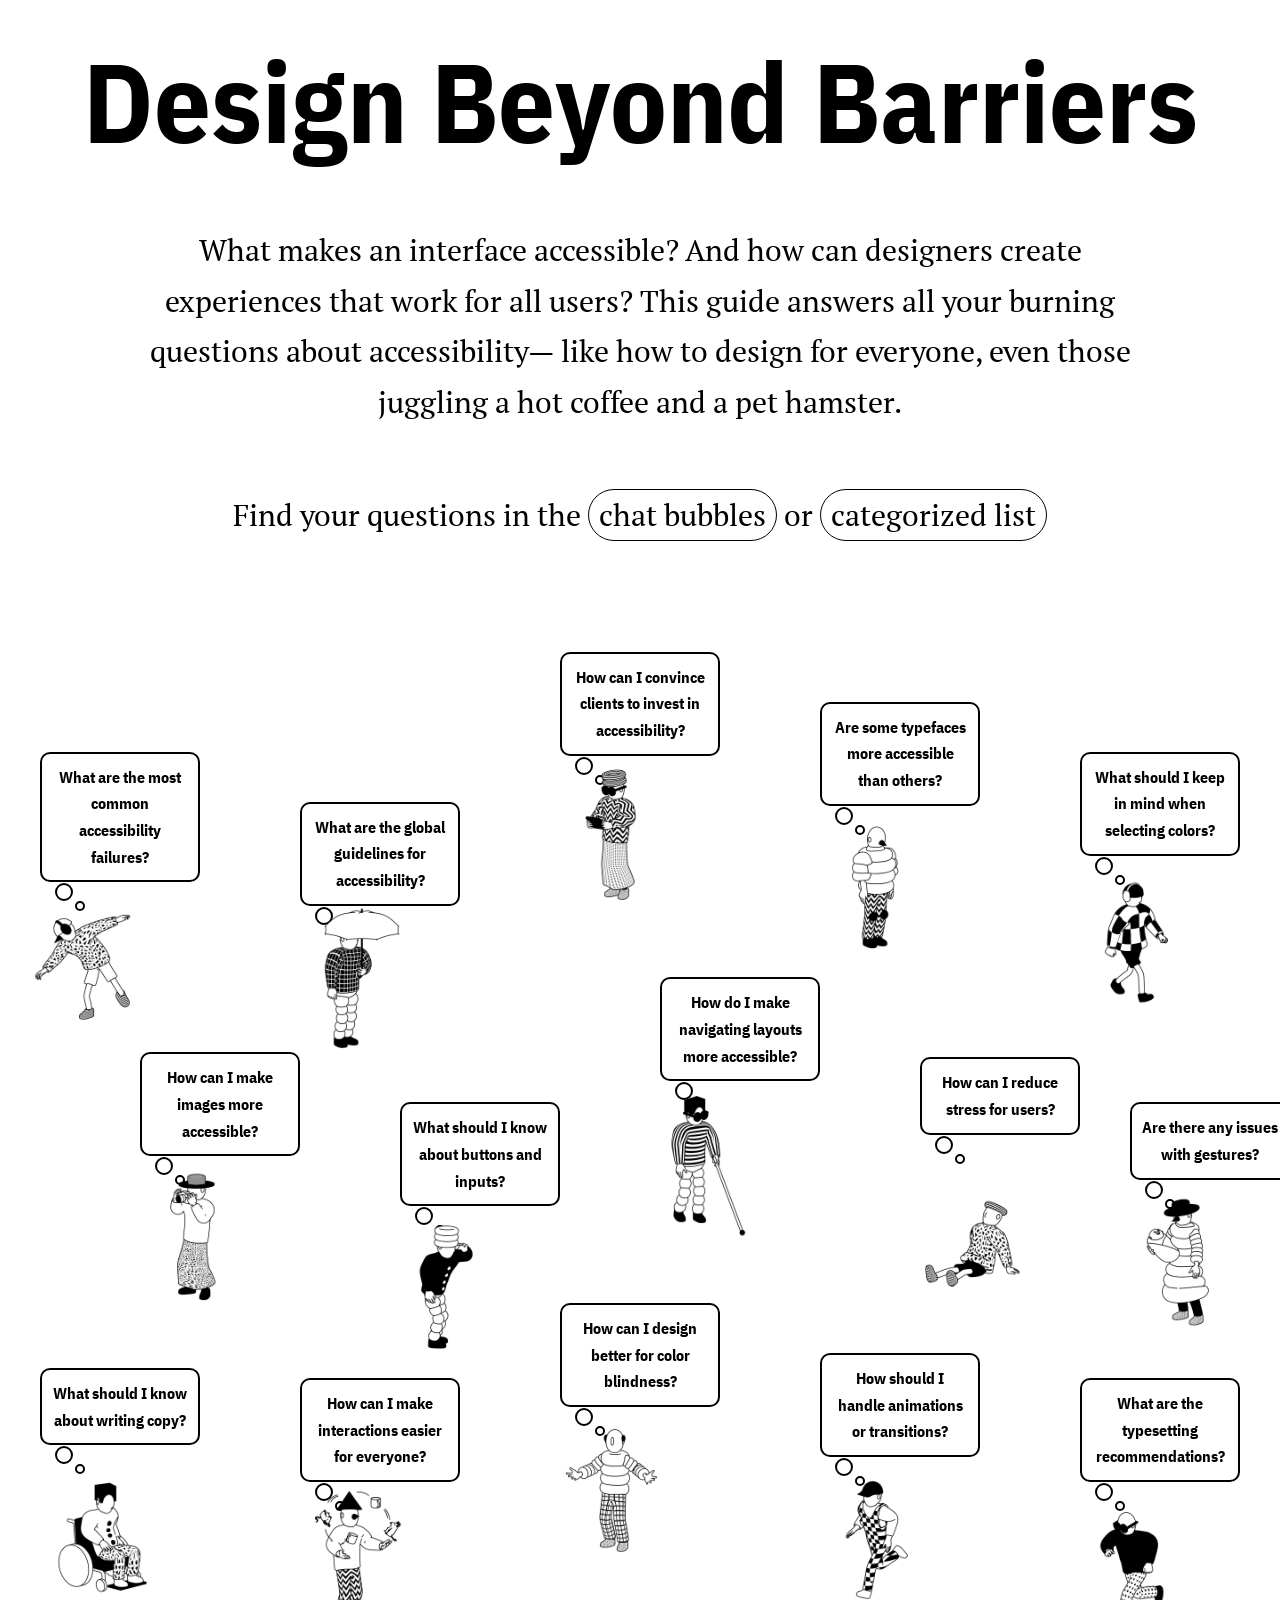
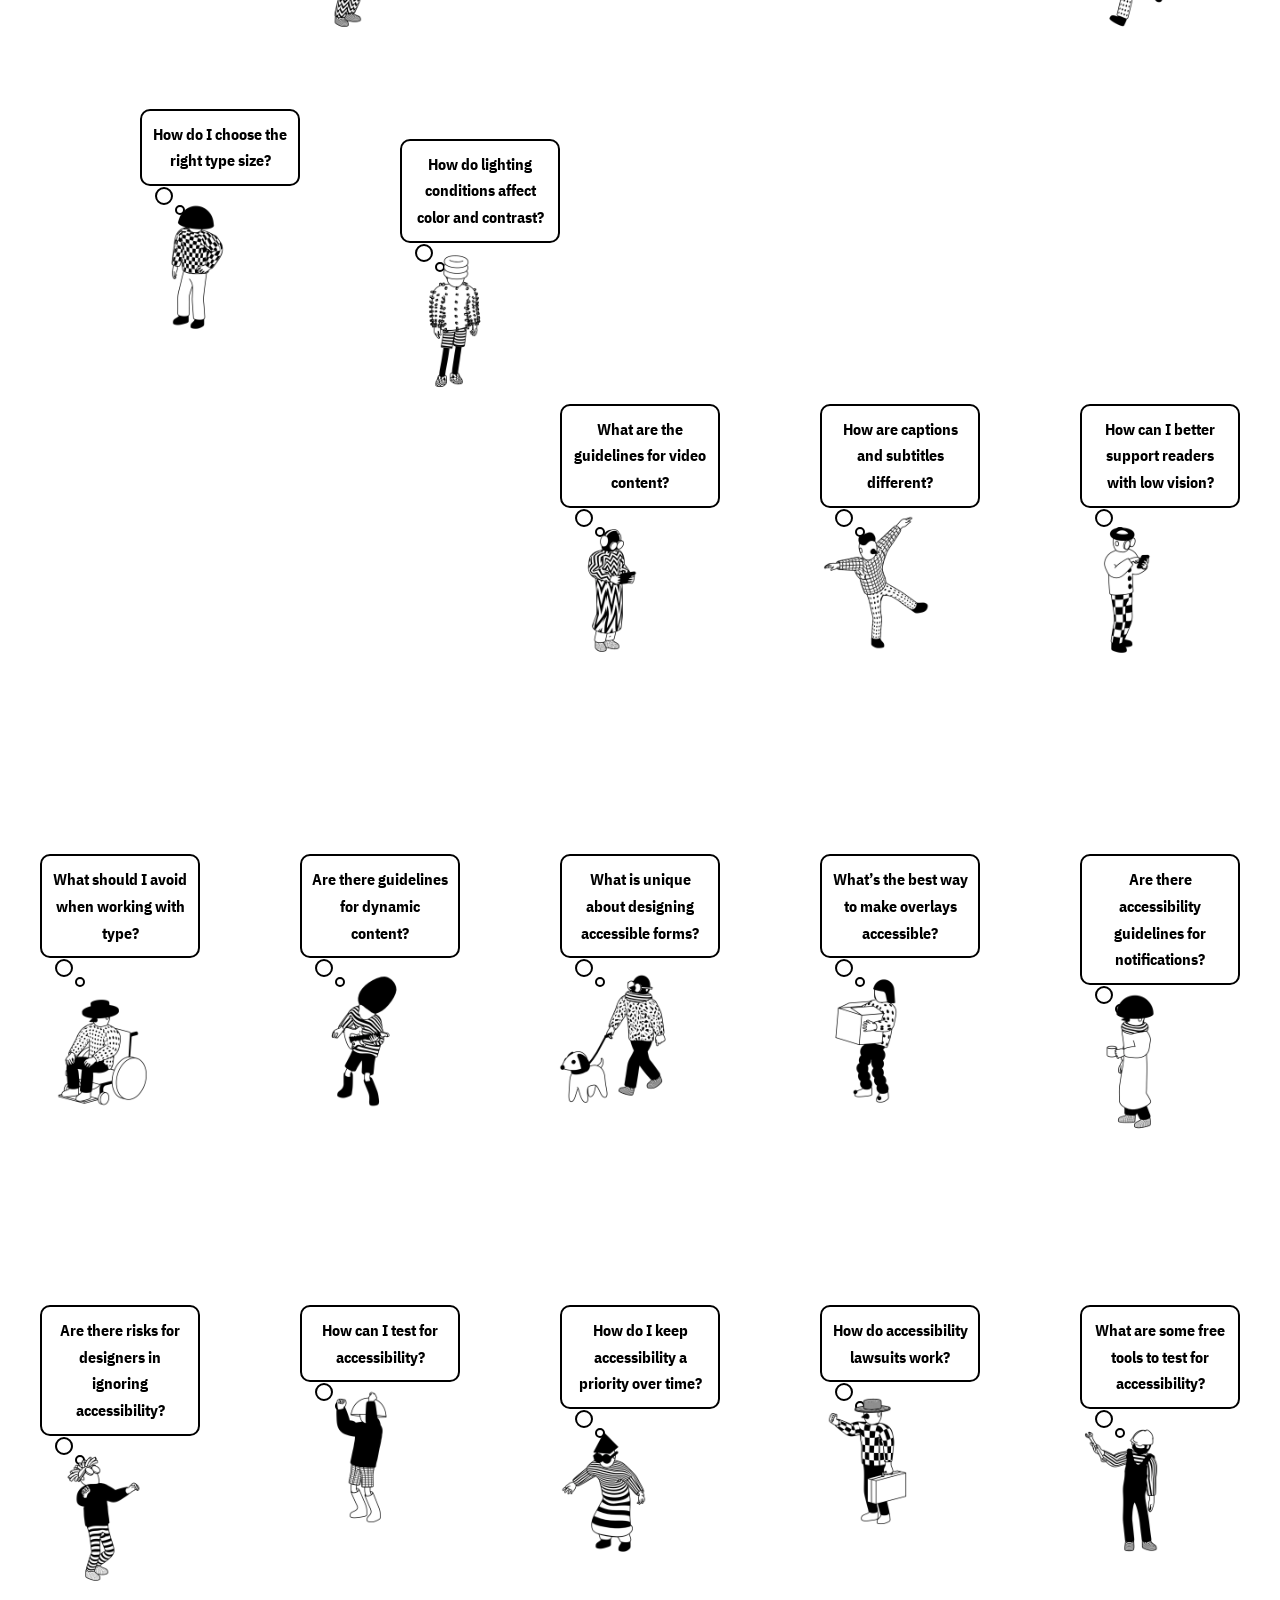
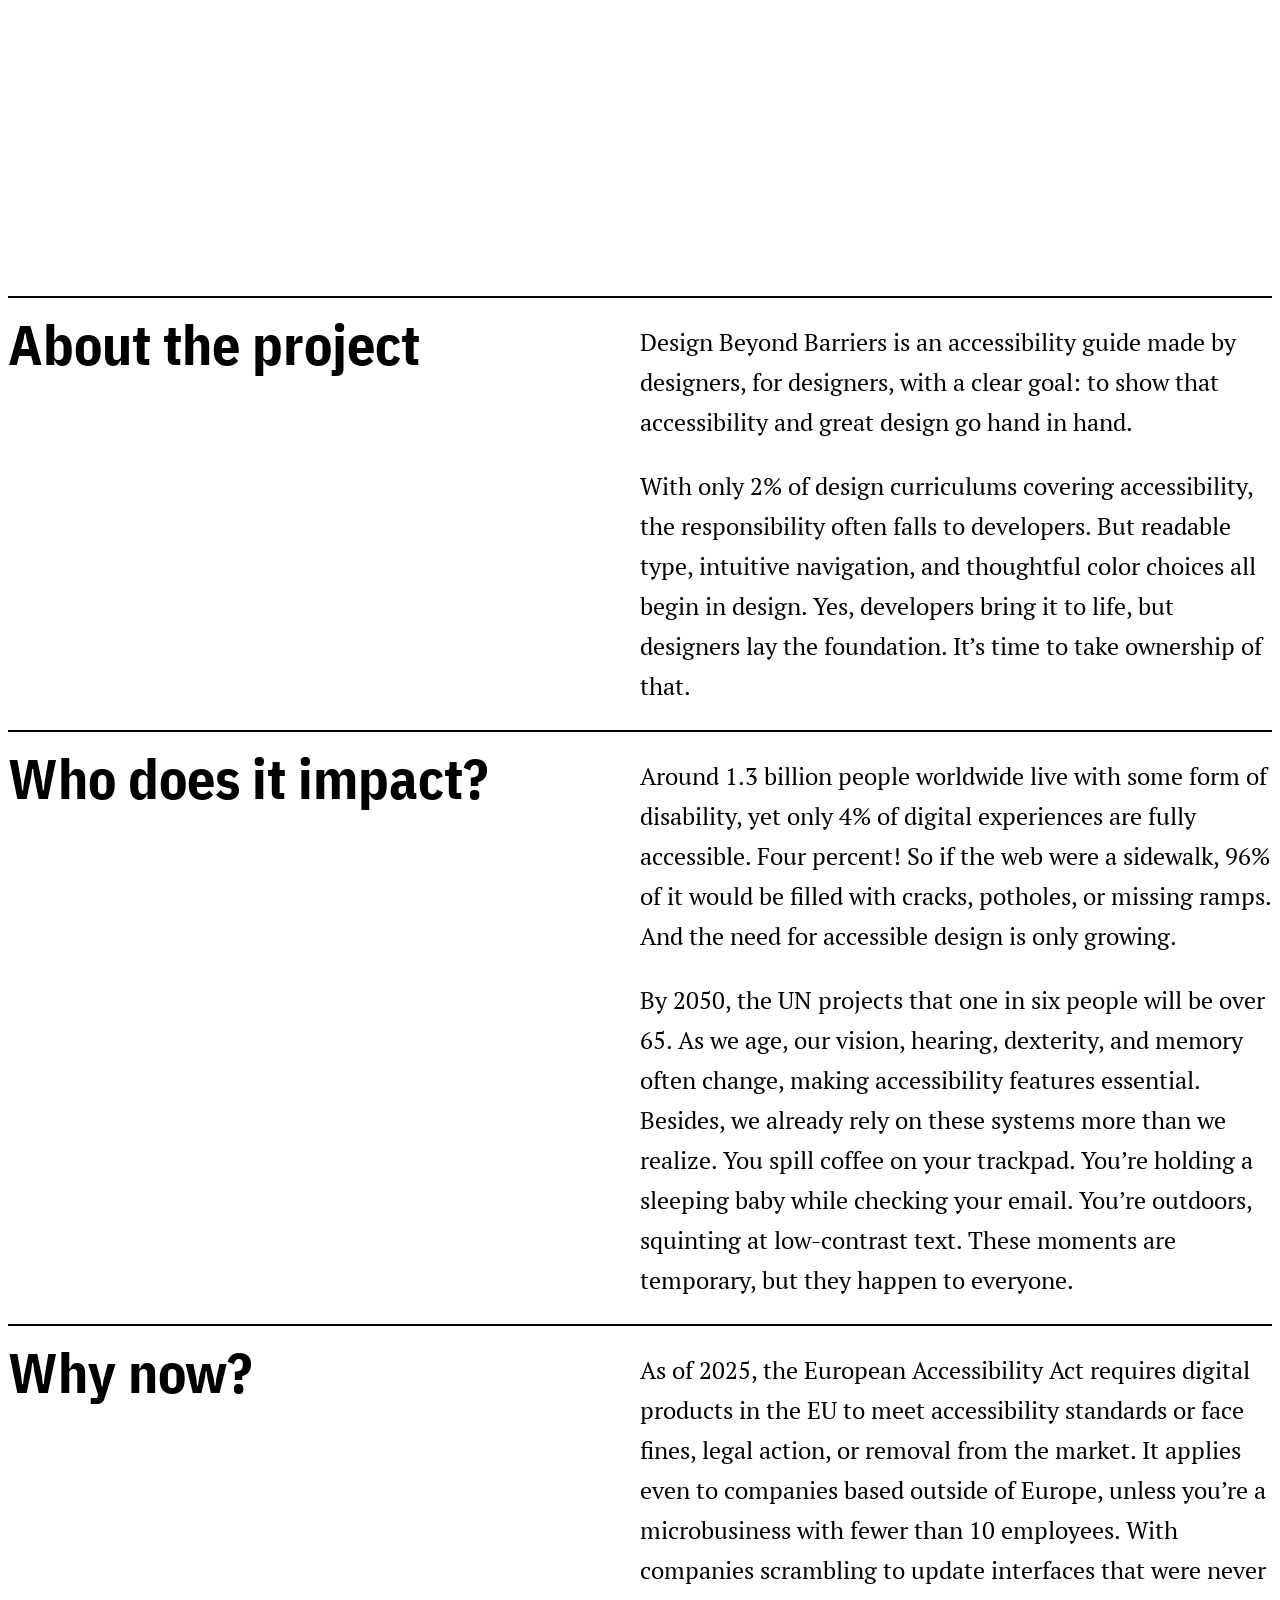
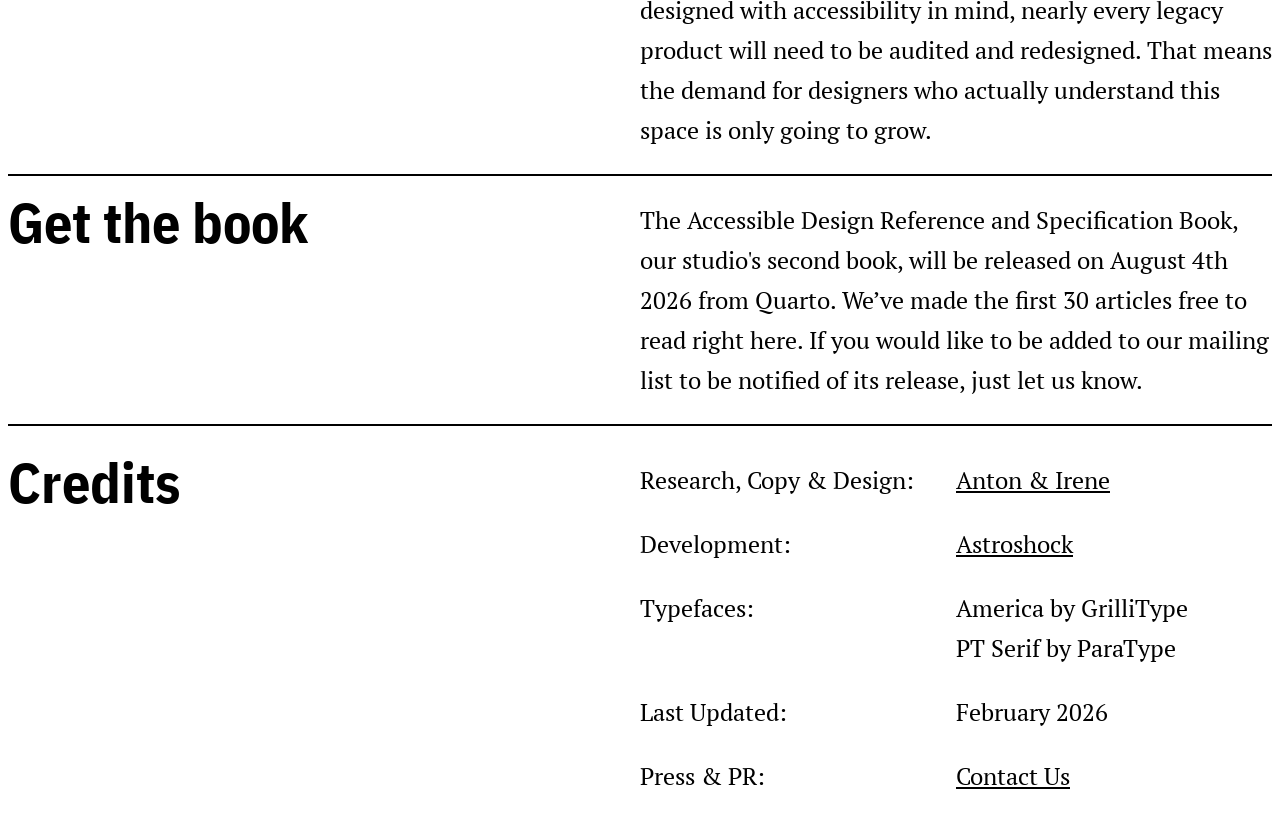
==== commit 6439eae5: "update main.css" ====
--- a/index.html
+++ b/index.html
@@ -142,6 +142,7 @@
 </div>
 </div>
 
+<div class="position-9">
 <div class="article">
     <a href="https://designbeyondbarriers.com/?articleSlug=what-should-i-know-about-writing-copy">
 <p>What should I know about writing copy?</p>
@@ -150,7 +151,9 @@
 <img src="../components/img/img-11.png" alt="Illustration of a person sitting in a wheelchair.">
 </a>
 </div>
-
+</div>
+
+<div class="position-10">
 <div class="article">
     <a href="https://designbeyondbarriers.com/?articleSlug=how-can-i-make-interactions-easier-for-everyone">
 <p>How can I make interactions easier for everyone?</p>
@@ -159,25 +162,31 @@
 <img src="../components/img/img-12.png" alt="Illustration of a person juggling two hamsters and two coffee cups.">
 </a>
 </div>
-
-<div class="article">
-    <a href="https://designbeyondbarriers.com/?articleSlug=how-can-i-design-better-for-color-blindness">
+</div>
+
+<div class="position-11">
+<div class="article">
+<a href="https://designbeyondbarriers.com/?articleSlug=how-can-i-design-better-for-color-blindness">
 <p>How can I design better for color blindness?</p>
 <div class="circle-1"></div>
 <div class="circle-2"></div>
 <img src="../components/img/img-13.png" alt="Illustration of a person with their hands out in confusion.">
 </a>
 </div>
-
-<div class="article">
-    <a href="https://designbeyondbarriers.com/?articleSlug=how-should-i-handle-animations-or-transitions">
+</div>
+
+<div class="position-12">
+<div class="article">
+<a href="https://designbeyondbarriers.com/?articleSlug=how-should-i-handle-animations-or-transitions">
 <p>How should I handle animations or transitions?</p>
 <div class="circle-1"></div>
 <div class="circle-2"></div>
 <img src="../components/img/img-14.png" alt="Illustration of a person with a baseball cap and overalls running.">
 </a>
 </div>
-
+</div>
+
+<div class="position-13">
 <div class="article">
     <a href="https://designbeyondbarriers.com/?articleSlug=what-are-the-typesetting-recommendations">
 <p>What are the typesetting recommendations?</p>
@@ -186,24 +195,30 @@
 <img src="../components/img/img-15.png" alt="Illustration of a person with glasses running.">
 </a>
 </div>
-
-<div class="article">
-    <a href="https://designbeyondbarriers.com/?articleSlug=how-do-i-choose-the-right-type-size">
+</div>
+
+<div class="position-14">
+<div class="article">
+<a href="https://designbeyondbarriers.com/?articleSlug=how-do-i-choose-the-right-type-size">
 <p>How do I choose the right type size?</p>
 <div class="circle-1"></div>
 <div class="circle-2"></div>
 <img src="../components/img/img-16.png" alt="Illustration of a person standing with their hand on their hip.">
 </a>
 </div>
-
-<div class="article">
-    <a href="https://designbeyondbarriers.com/?articleSlug=how-do-lighting-conditions-affect-color-and-contrast">
+</div>
+
+<div class="position-15">
+<div class="article">
+<a href="https://designbeyondbarriers.com/?articleSlug=how-do-lighting-conditions-affect-color-and-contrast">
 <p>How do lighting conditions affect color and contrast?</p>
 <div class="circle-1"></div>
 <div class="circle-2"></div>
 <img src="../components/img/img-17.png" alt="Illustration of a person in shorts looking down.">
 </a>
 </div>
+</div>
+
 
 <div class="article">
     <a href="https://designbeyondbarriers.com/?articleSlug=what-are-the-guidelines-for-video-content">
--- a/css/main.css
+++ b/css/main.css
@@ -291,8 +291,45 @@
 .position-8 {
   position: relative;
   left: 50px;
-
-}
+}
+
+.position-9 {
+  position: relative;
+  bottom: 185px;
+}
+
+.position-10 {
+  position: relative;
+  bottom: 175px;
+}
+
+.position-11 {
+  position: relative;
+  bottom: 250px;
+}
+
+.position-12 {
+  position: relative;
+  bottom: 200px;
+}
+
+.position-13 {
+  position: relative;
+  bottom: 175px;
+}
+
+.position-14 {
+  position: relative;
+  bottom: 295px;
+  left: 100px;
+}
+
+.position-15 {
+  position: relative;
+  bottom: 265px;
+  left: 100px;
+}
+
 
 /* FOOTER SECTION */
 
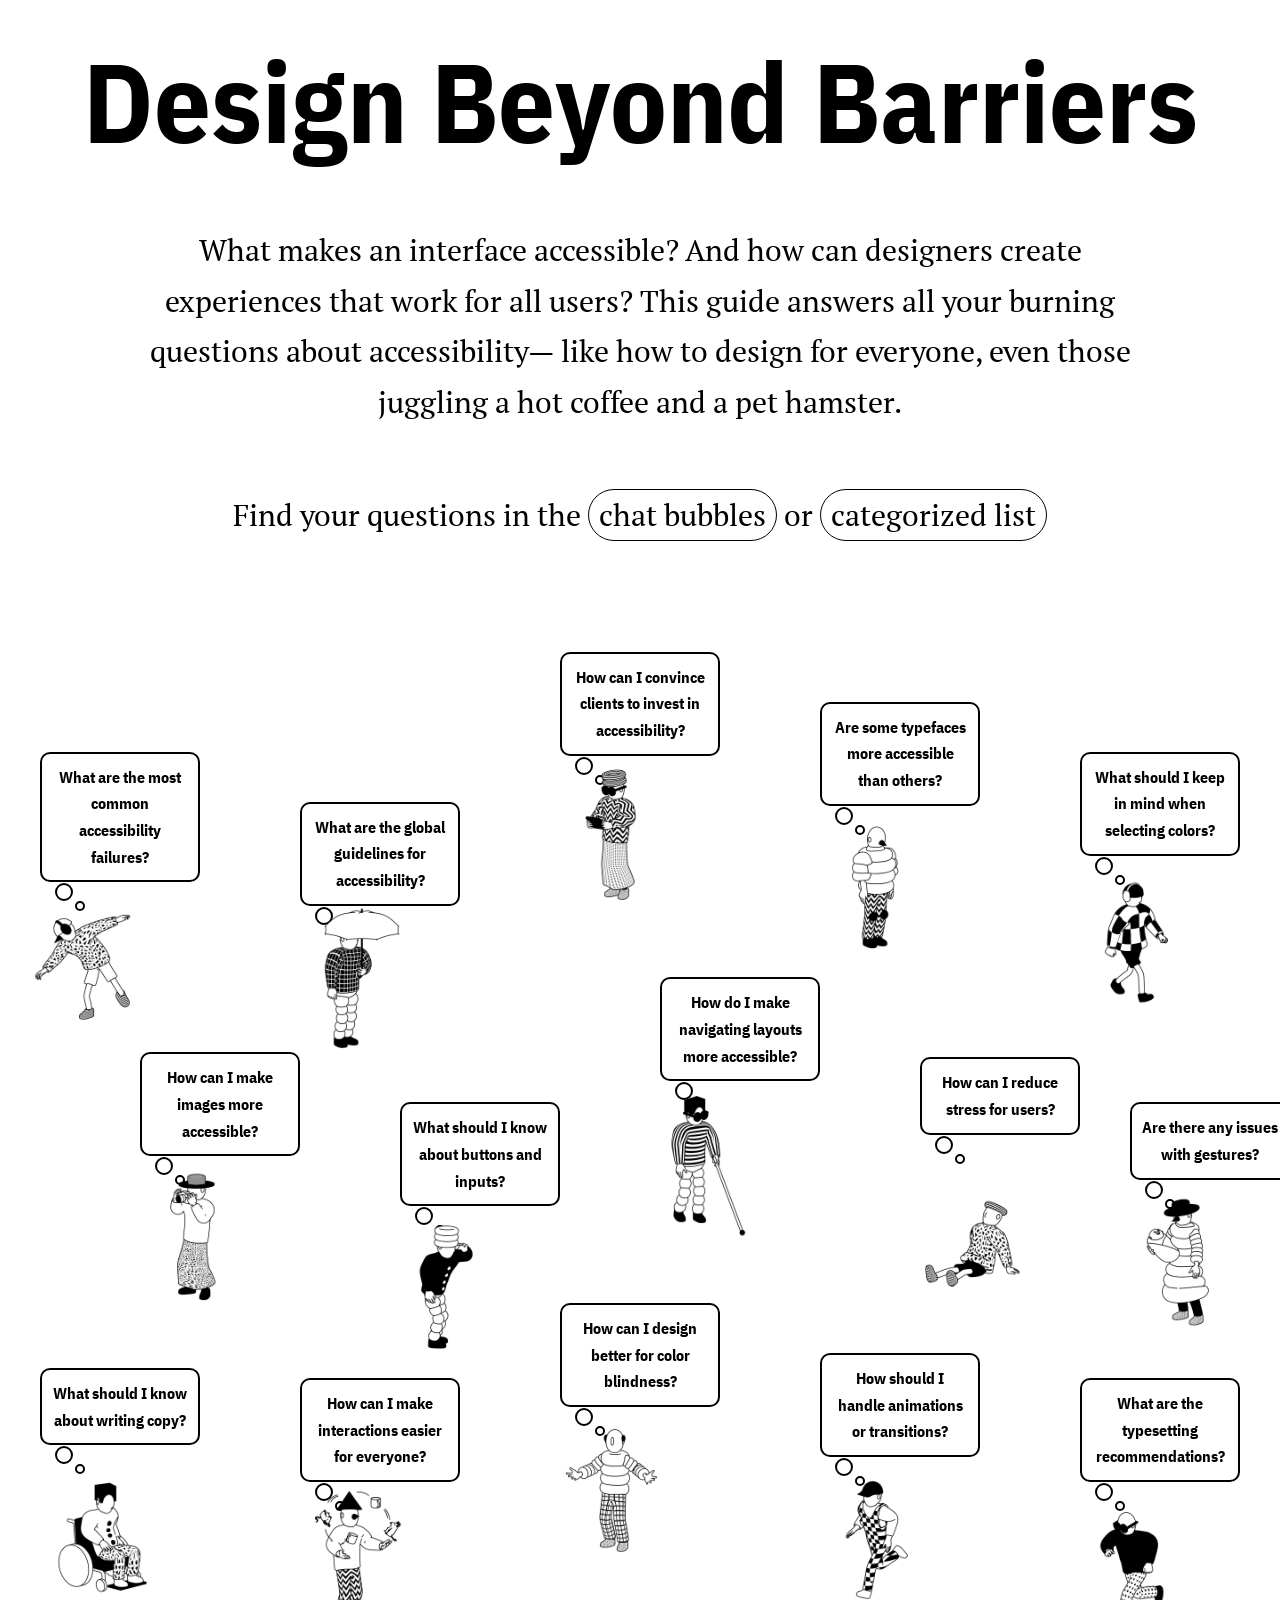
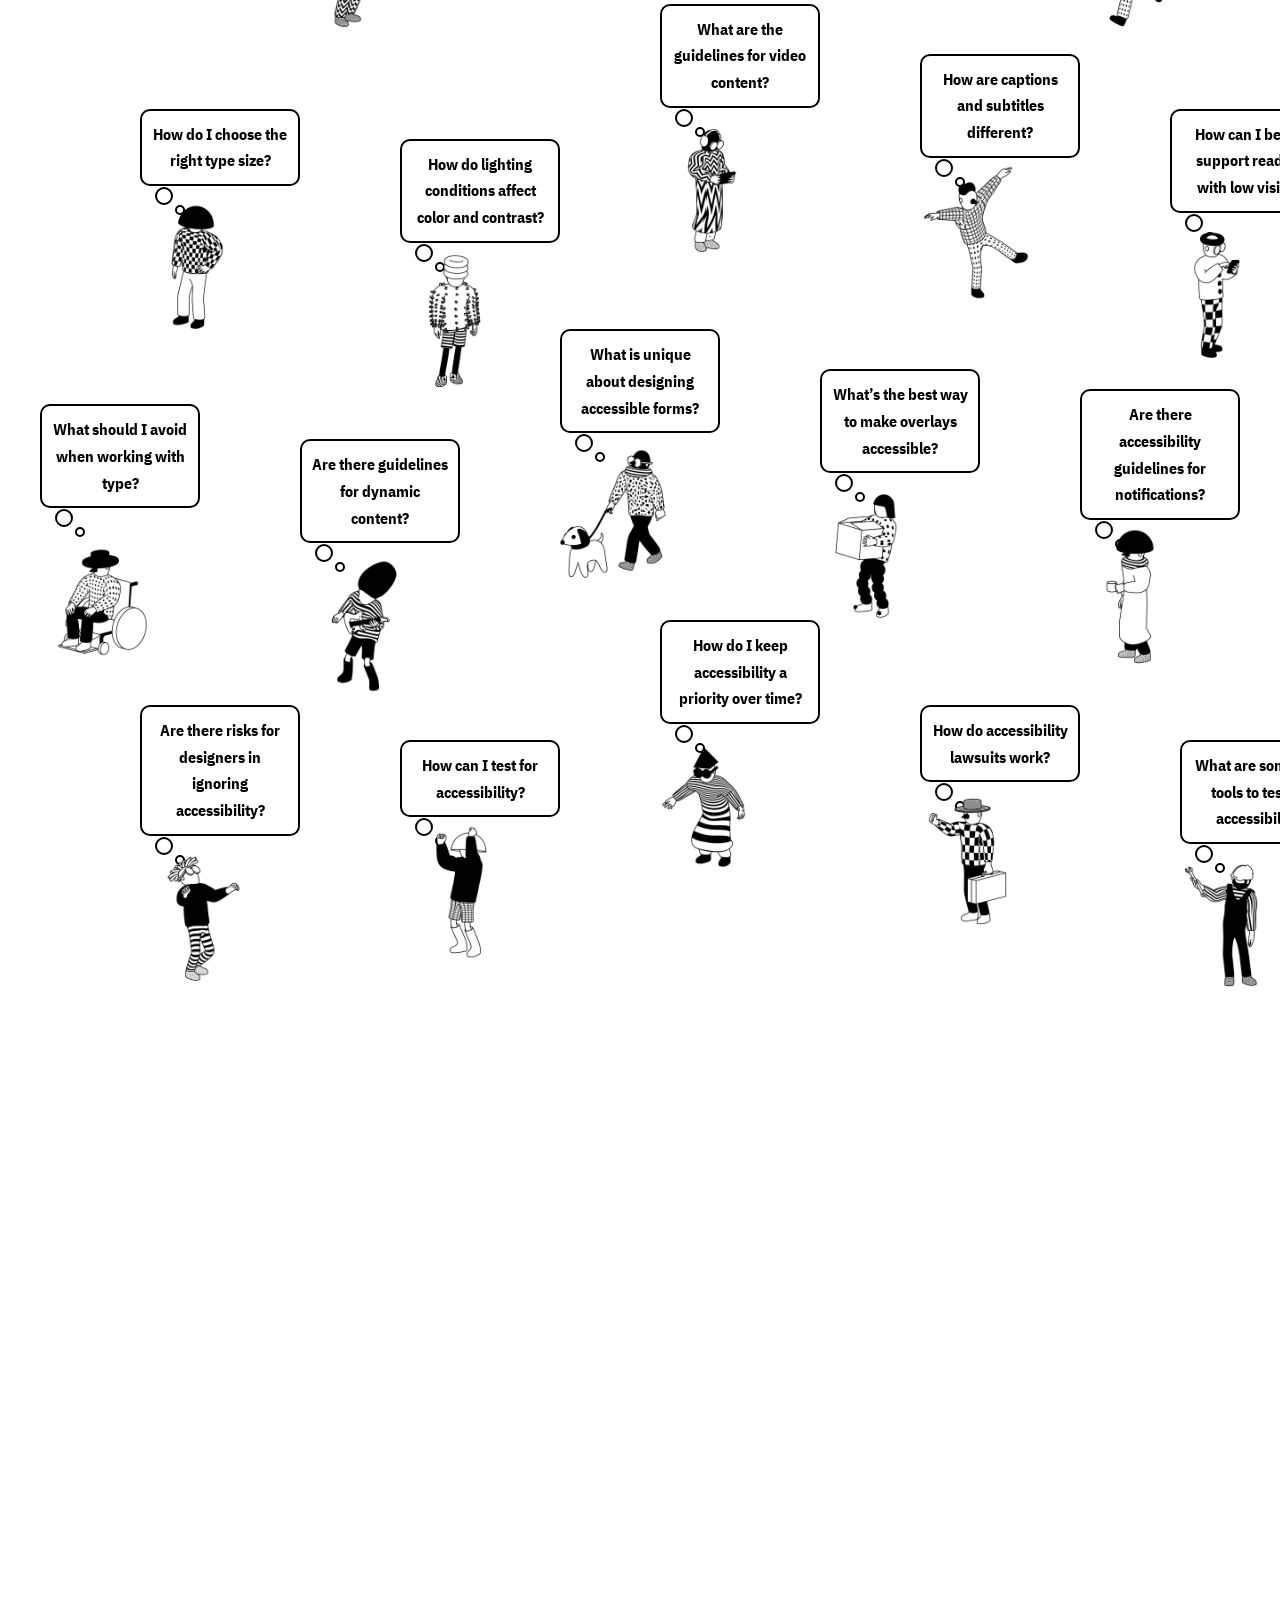
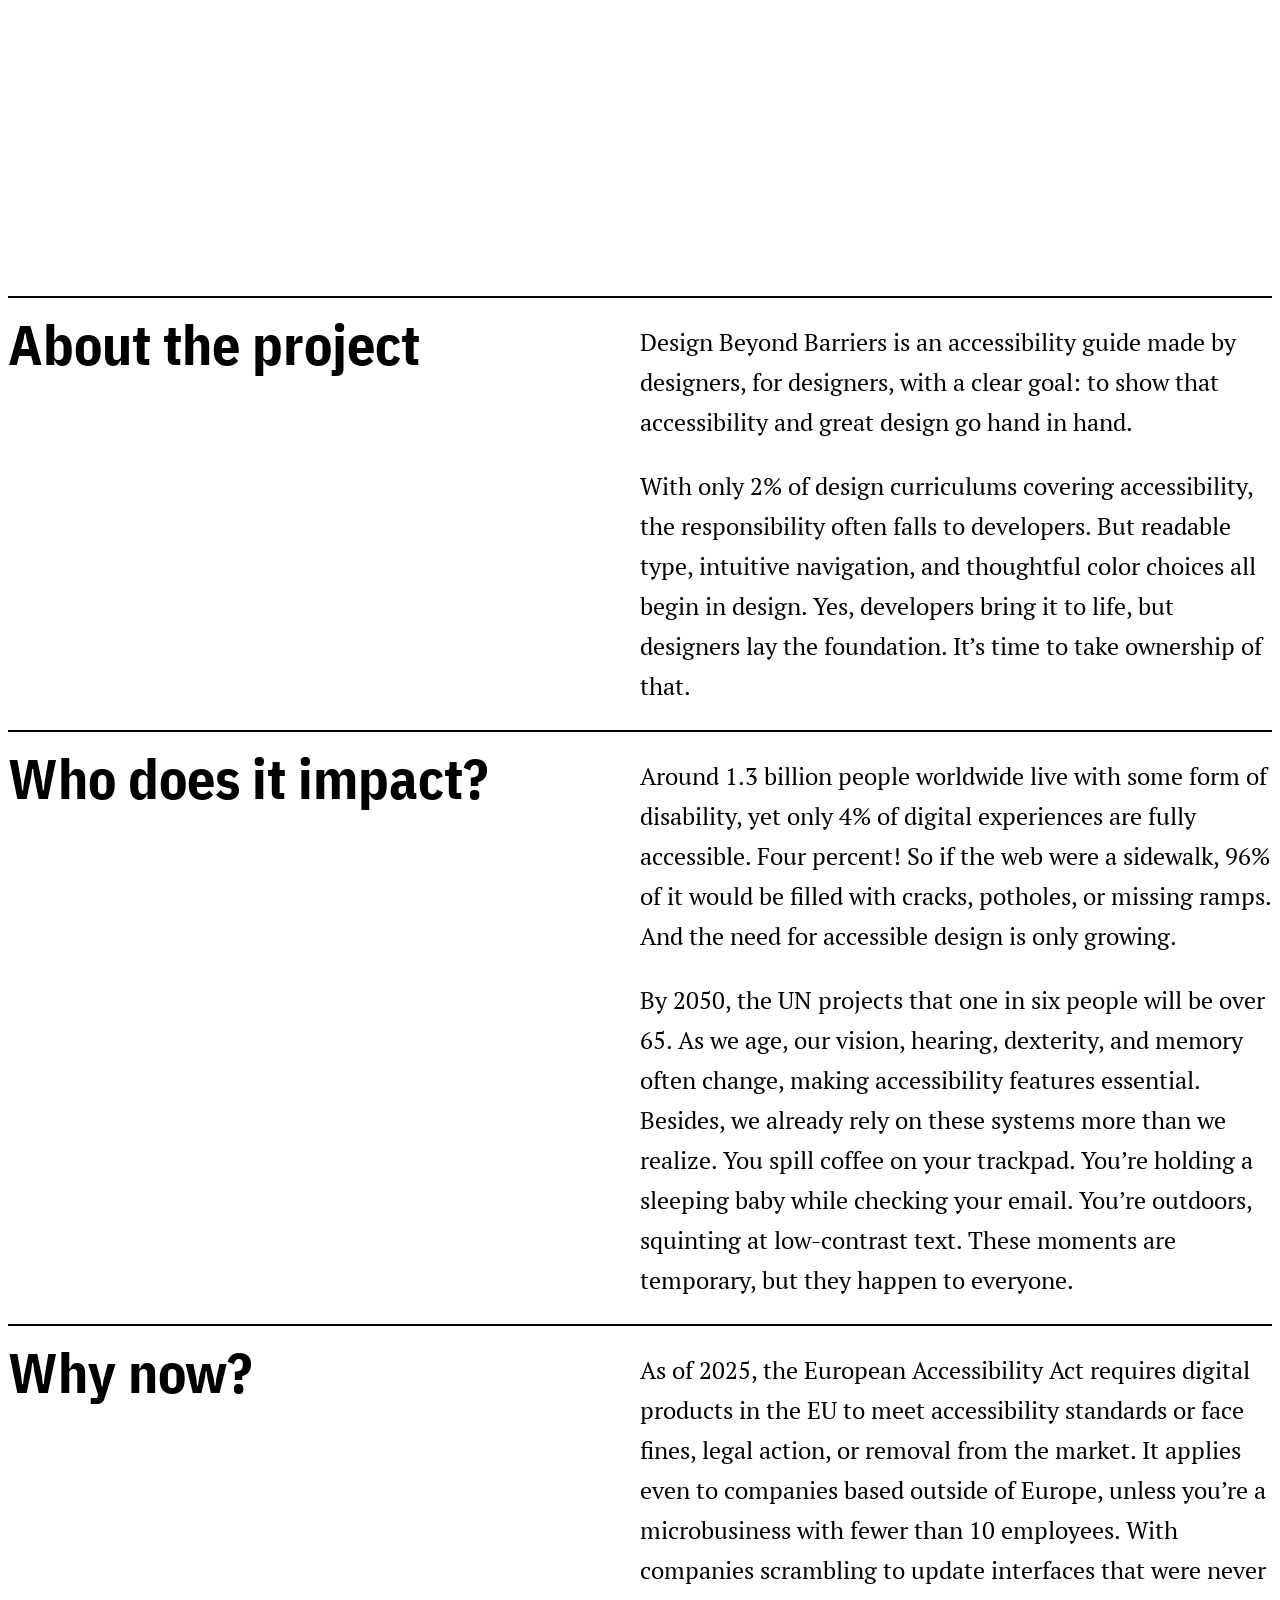
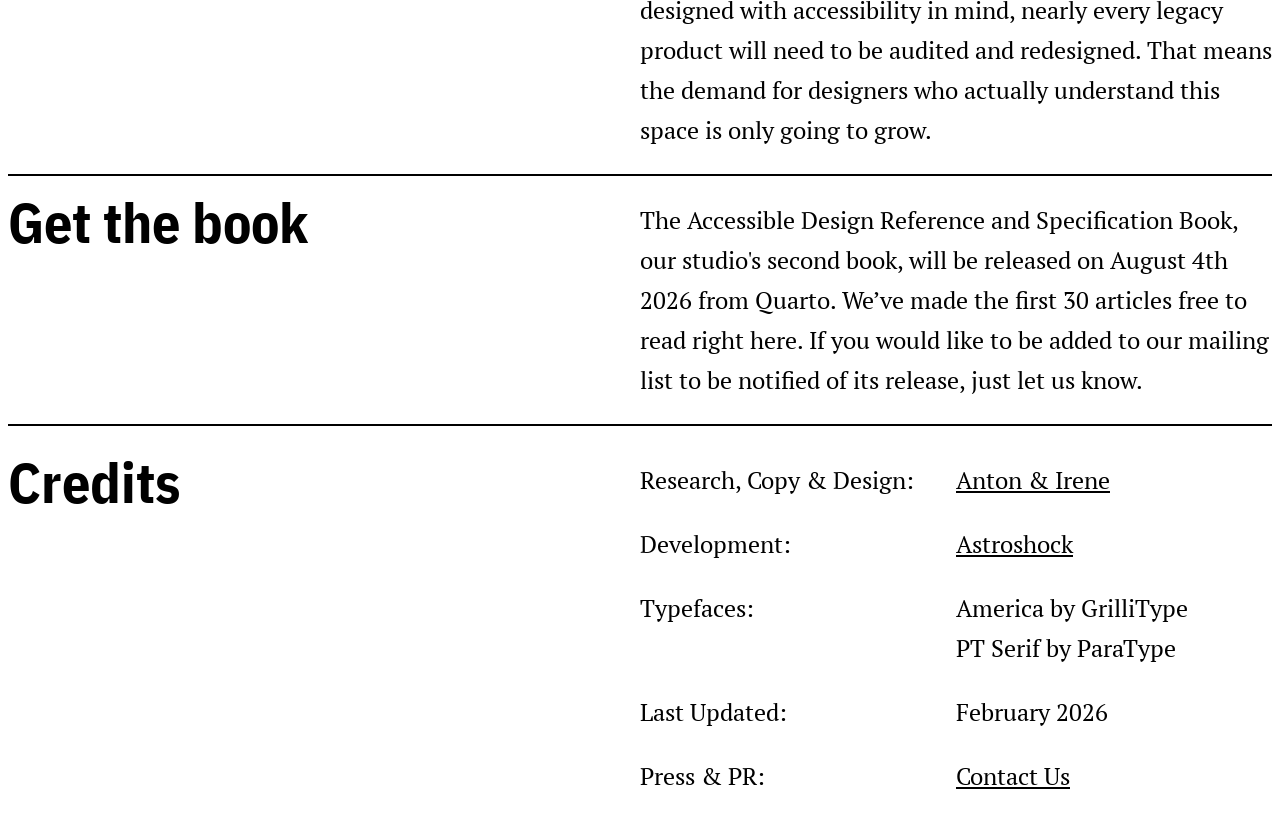
==== commit 11301e97: "update main.css" ====
--- a/index.html
+++ b/index.html
@@ -220,6 +220,7 @@
 </div>
 
 
+<div class="position-16">
 <div class="article">
     <a href="https://designbeyondbarriers.com/?articleSlug=what-are-the-guidelines-for-video-content">
 <p>What are the guidelines for video content?</p>
@@ -228,16 +229,20 @@
 <img src="../components/img/img-18.png" alt="Illustration of a person with glasses and headphones looking down at their tablet.">
 </a>
 </div>
-
-<div class="article">
-    <a href="https://designbeyondbarriers.com/?articleSlug=how-are-captions-and-subtitles-different">
+</div>
+
+<div class="position-17">
+<div class="article">
+<a href="https://designbeyondbarriers.com/?articleSlug=how-are-captions-and-subtitles-different">
 <p>How are captions and subtitles different?</p>
 <div class="circle-1"></div>
 <div class="circle-2"></div>
 <img src="../components/img/img-19.png" alt="Illustration of a person balancing on one leg.">
 </a>
 </div>
-
+</div>
+
+<div class="position-18">
 <div class="article">
     <a href="https://designbeyondbarriers.com/?articleSlug=how-can-i-better-support-readers-with-low-vision">
 <p>How can I better support readers with low vision?</p>
@@ -246,7 +251,9 @@
 <img src="../components/img/img-20.png" alt="Illustration of a person with glasses standing while interacting with their phone.">
 </a>
 </div>
-
+</div>
+
+<div class="position-19">
 <div class="article">
     <a href="https://designbeyondbarriers.com/?articleSlug=what-should-i-avoid-when-working-with-type">
 <p>What should I avoid when working with type?</p>
@@ -255,7 +262,9 @@
 <img src="../components/img/img-21.png" alt="Illustration of a person with a hat in a wheelchair.">
 </a>
 </div>
-
+</div>
+
+<div class="position-20">
 <div class="article">
     <a href="https://designbeyondbarriers.com/?articleSlug=are-there-guidelines-for-dynamic-content">
 <p>Are there guidelines for dynamic content?</p>
@@ -264,7 +273,9 @@
 <img src="../components/img/img-22.png" alt="Illustration of a person playing the guitar.">
 </a>
 </div>
-
+</div>
+
+<div class="position-21">
 <div class="article">
     <a href="https://designbeyondbarriers.com/?articleSlug=what-is-unique-about-designing-accessible-forms">
 <p>What is unique about designing accessible forms?</p>
@@ -273,7 +284,9 @@
 <img src="../components/img/img-23.png" alt="Illustration of a person with glasses walking a dog.">
 </a>
 </div>
-
+</div>
+
+<div class="position-22">
 <div class="article">
     <a href="https://designbeyondbarriers.com/?articleSlug=whats-the-best-way-to-make-overlays-accessible">
 <p>What’s the best way to make overlays accessible?</p>
@@ -282,7 +295,9 @@
 <img src="../components/img/img-24.png" alt="Illustration of a person struggling to hold a large cardboard box.">
 </a>
 </div>
-
+</div>
+
+<div class="position-23">
 <div class="article">
     <a href="https://designbeyondbarriers.com/?articleSlug=are-there-accessibility-guidelines-for-notifications">
 <p>Are there accessibility guidelines for notifications?</p>
@@ -291,7 +306,9 @@
 <img src="../components/img/img-25.png" alt="Illustration of a person standing and holding a coffee cup.">
 </a>
 </div>
-
+</div>
+
+<div class="position-24">
 <div class="article">
     <a href="https://designbeyondbarriers.com/?articleSlug=are-there-risks-for-designers-in-ignoring-accessibility">
 <p>Are there risks for designers in ignoring accessibility?</p>
@@ -300,7 +317,9 @@
 <img src="../components/img/img-26.png" alt="Illustration of a person with glasses looking up, with their arms raised while dancing.">
 </a>
 </div>
-
+</div>
+
+<div class="position-25">
 <div class="article">
     <a href="https://designbeyondbarriers.com/?articleSlug=how-can-i-test-for-accessibility">
 <p>How can I test for accessibility?</p>
@@ -309,7 +328,9 @@
 <img src="../components/img/img-27.png" alt="Illustration of a person in shorts and boots dancing.">
 </a>
 </div>
-
+</div>
+
+<div class="position-26">
 <div class="article">
     <a href="https://designbeyondbarriers.com/?articleSlug=how-do-i-keep-accessibility-a-priority-over-time">
 <p>How do I keep accessibility a priority over time?</p>
@@ -318,7 +339,9 @@
 <img src="../components/img/img-28.png" alt="Illustration of a person striking a playful pose.">
 </a>
 </div>
-
+</div>
+
+<div class="position-27">
 <div class="article">
     <a href="https://designbeyondbarriers.com/?articleSlug=how-do-accessibility-lawsuits-work">
 <p>How do accessibility lawsuits work?</p>
@@ -327,7 +350,9 @@
 <img src="../components/img/img-29.png" alt="Illustration of a lawyer holding a briefcase and raising a fist in determination.">
 </a>
 </div>
-
+</div>
+
+<div class="position-28">
 <div class="article">
     <a href="https://designbeyondbarriers.com/?articleSlug=what-are-some-free-tools-to-test-for-accessibility">
 <p>What are some free tools to test for accessibility?</p>
@@ -335,6 +360,7 @@
 <div class="circle-2"></div>
 <img src="../components/img/img-30.png" alt="Illustration of a person with a hard hat holding up a wrench.">
 </a>
+</div>
 </div>
 </section>
 
--- a/css/main.css
+++ b/css/main.css
@@ -330,6 +330,74 @@
   left: 100px;
 }
 
+.position-16 {
+  position: relative;
+  bottom: 400px;
+  left: 100px;
+}
+
+.position-17 {
+  position: relative;
+  bottom: 350px;
+  left: 100px;
+}
+
+
+.position-18 {
+  position:relative;
+  bottom: 295px;
+  left: 90px;
+}
+
+.position-19 {
+  position:relative;
+  bottom: 450px;
+}
+
+.position-20 {
+  position: relative;
+  bottom: 415px;
+}
+.position-21 {
+  position: relative;
+  bottom: 525px;
+}
+.position-22 {
+  position: relative;
+  bottom: 485px;
+}
+.position-23 {
+  position: relative;
+  bottom: 465px;
+}
+.position-24 {
+  position: relative;
+  left: 100px;
+  bottom: 600px;
+}
+.position-25 {
+  position:relative;
+  left: 100px;
+  bottom: 565px;
+
+}
+.position-26 {
+  position: relative;
+  left: 100px;
+  bottom: 685px;
+}
+.position-27 {
+  position: relative;
+  left: 100px;
+  bottom: 600px;
+}
+.position-28 {
+  position: relative;
+  left: 100px;
+  bottom: 565px;
+}
+
+
 
 /* FOOTER SECTION */
 
